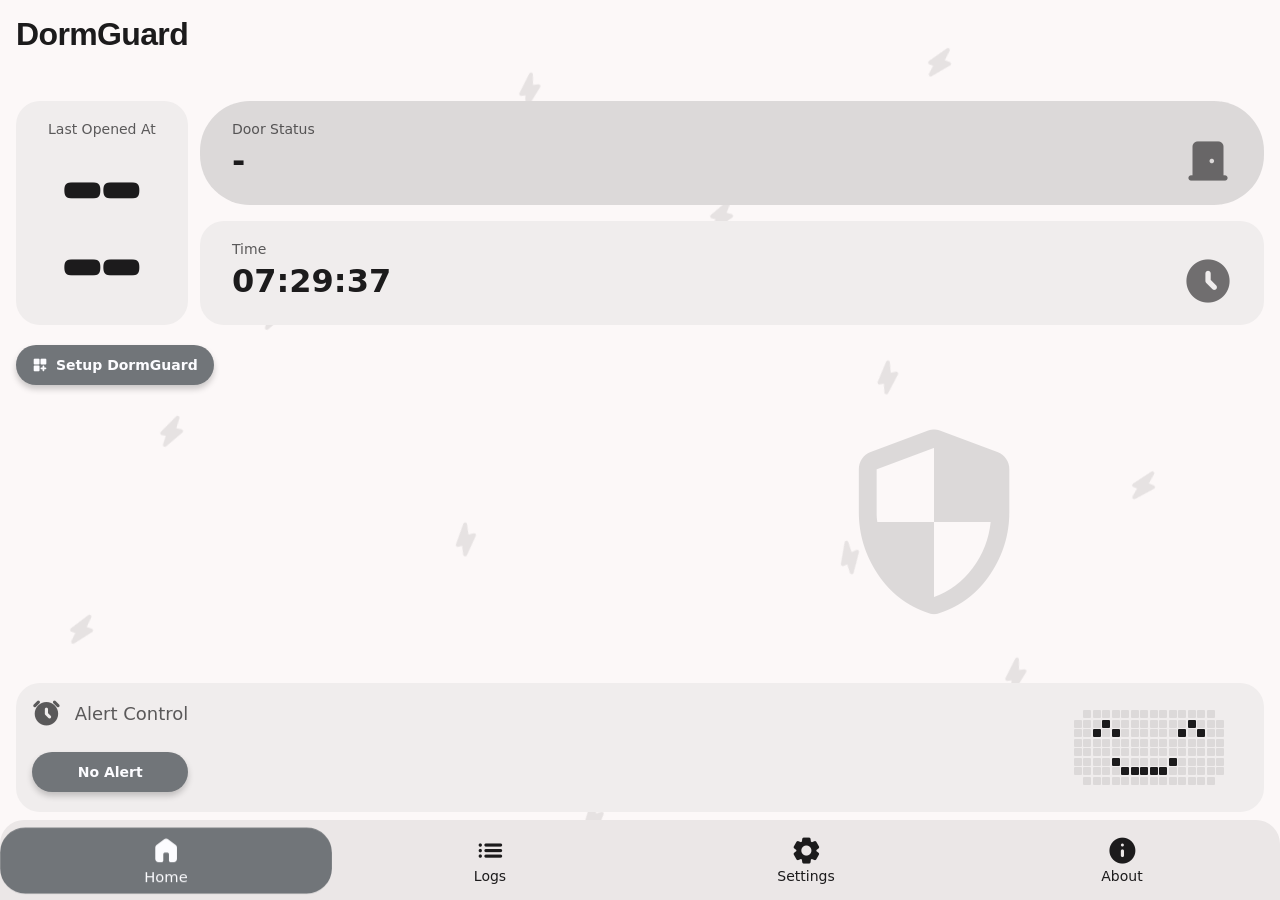
==== index.html @ 3c142cc4 "Update index.html" ====
<!DOCTYPE html>
<html lang="en">
   <head>
      <meta charset="UTF-8">
      <meta name="viewport" content="width=device-width, initial-scale=1.0, maximum-scale=1.0, user-scalable=no">
      <title>DormGuard</title>
      <link rel="preconnect" href="https://fonts.googleapis.com">
      <link rel="preconnect" href="https://fonts.gstatic.com" crossorigin>
      <meta name="theme-color" content="rgb(252, 248, 248)" />
      <link rel="apple-touch-icon" href="icon.png" />
      <link rel="icon" type="image/png" href="icon.png" />
      <link rel="manifest" href="site.webmanifest" />
      <meta name="apple-mobile-web-app-title" content="DormGuard" />
      <meta name="color-scheme" content="dark light">
      <link href="https://fonts.googleapis.com/css2?family=Fredoka:wght@700&family=Google+Sans+Flex:opsz,wght@8..144,100..1000&family=Material+Symbols+Rounded:opsz,wght,FILL,GRAD@20..48,100..700,0..1,-50..200&display=swap" 
         rel="stylesheet" 
         media="print" 
         onload="this.media='all'">
      <link rel="stylesheet" href="ui.css">
      <script defer src="https://unpkg.com/@capacitor/core@6.0.0/dist/capacitor.js"></script>
      <script defer src="setup.js"></script>
      <script defer src="app.js"></script>
   </head>
   <body class="light">
      <div id="splash">
         <div class="md-circular-progress">
            <svg viewBox="0 0 48 48">
               <circle cx="24" cy="24" r="20"/>
            </svg>
         </div>
         <p class="splash-hint">
            <span>TAP!</span>
            <span>TAP!</span>
            <span>TAP!</span>
         </p>
      </div>
      <div class="home-bg">
         <span class="material-symbols-rounded" style="top:5%;  left:72%; --r:20deg;  animation-delay:0.5s">home</span>
         <span class="material-symbols-rounded" style="top:8%;  left:40%; --r:-8deg;  animation-delay:1.3s">shield</span>
         <span class="material-symbols-rounded" style="top:13%; left:88%; --r:-10deg; animation-delay:1s">sensor_door</span>
         <span class="material-symbols-rounded" style="top:18%; left:3%;  --r:25deg;  animation-delay:1.5s">security</span>
         <span class="material-symbols-rounded" style="top:22%; left:55%; --r:15deg;  animation-delay:0.7s">key</span>
         <span class="material-symbols-rounded" style="top:28%; left:80%; --r:-20deg; animation-delay:0.8s">lock_open</span>
         <span class="material-symbols-rounded" style="top:33%; left:20%; --r:10deg;  animation-delay:2s">verified_user</span>
         <span class="material-symbols-rounded" style="top:40%; left:68%; --r:-12deg; animation-delay:1.6s">camera_indoor</span>
         <span class="material-symbols-rounded" style="top:46%; left:12%; --r:10deg;  animation-delay:2s">notifications</span>
         <span class="material-symbols-rounded" style="top:52%; left:88%; --r:22deg;  animation-delay:0.4s">doorbell</span>
         <span class="material-symbols-rounded" style="top:58%; left:35%; --r:-15deg; animation-delay:1.9s">home_work</span>
         <span class="material-symbols-rounded" style="top:60%; left:65%; --r:-25deg; animation-delay:0.3s">lock</span>
         <span class="material-symbols-rounded" style="top:68%; left:5%;  --r:18deg;  animation-delay:1.1s">shield</span>
         <span class="material-symbols-rounded" style="top:73%; left:78%; --r:-8deg;  animation-delay:1.8s">key</span>
         <span class="material-symbols-rounded" style="top:76%; left:30%; --r:15deg;  animation-delay:1.2s">home</span>
         <span class="material-symbols-rounded" style="top:80%; left:55%; --r:-22deg; animation-delay:0.9s">security</span>
         <span class="material-symbols-rounded" style="top:83%; left:85%; --r:12deg;  animation-delay:1.7s">sensor_door</span>
         <span class="material-symbols-rounded" style="top:86%; left:8%;  --r:30deg;  animation-delay:0.6s">verified_user</span>
         <span class="material-symbols-rounded" style="top:89%; left:45%; --r:-18deg; animation-delay:2.2s">doorbell</span>
         <span class="material-symbols-rounded" style="top:92%; left:72%; --r:14deg;  animation-delay:1.4s">camera_indoor</span>
         <span class="material-symbols-rounded" style="top:95%; left:20%; --r:-20deg; animation-delay:1.1s">notifications</span>
      </div>
      <main class="page active" id="home">
         <h1>DormGuard</h1>
         <div class="page-content">
            <div class="cards-grid">
               <div class="card" id="card-last-opened">
                  <div class="label">Last Opened At</div>
                  <div id="LastOpened" class="value">
                     <span id="lastOpenedHour">--</span>
                     <span id="lastOpenedMin">--</span>
                  </div>
                  <span id="lastOpenedDate"></span>
               </div>
               <div class="cards-right">
                  <div class="card">
                     <div class="label">Door Status</div>
                     <div class="value-row">
                        <div id="doorStatus" class="value">-</div>
                        <span class="material-symbols-rounded card-icon">door_front</span>
                     </div>
                  </div>
                  <div class="card">
                     <div class="label">Time</div>
                     <div class="value-row">
                        <div id="currentTime" class="value">--:--:--</div>
                        <span class="material-symbols-rounded card-icon">schedule</span>
                     </div>
                  </div>
               </div>
            </div>
            <div class="controls">
               <button class="md-btn setup-btn" id="openSetupBtn">
               <span class="material-symbols-rounded">dashboard_customize</span>
               Setup DormGuard
               </button>
               <div class="settings-section">
                  <div class="settings-left">
                     <div class="label">
                        <span class="material-symbols-rounded">alarm</span>
                        Alert Control
                     </div>
                     <button id="alertToggle" class="md-btn">No Alert</button>
                  </div>
                  <div class="pixel-screen" id="screen"></div>
               </div>
            </div>
         </div>
      </main>
      <main class="page" id="logs">
         <h1>
            Logs
            <button id="viewdat" class="sheets-btn" title="View on Sheets">
            <span class="material-symbols-rounded">note</span>
            </button>
         </h1>
         <div class="page-content">
            <div class="logs-wrapper">
               <ul id="eventList" class="md-list"></ul>
            </div>
            <div class="database">
               <div class="label">
                  <span class="material-symbols-rounded">download</span>
                  Download Database
               </div>
               <div class="db-actions">
                  <button class="md-btn" id="fulldat">Full Records</button>
                  <button class="md-btn" id="latestdat">Latest</button>
               </div>
            </div>
         </div>
      </main>
      <main class="page" id="settings">
         <h1>Settings</h1>
         <div class="page-content">
            <div class="settings-list">
               <div class="settings-header">DormGuard Device</div>
               <div class="settings-item">
                  <span class="material-symbols-rounded">lightbulb</span>
                  <span class="setting-text">LED Blink</span>
                  <label class="md-switch">
                  <input type="checkbox" id="ledSwitch">
                  <span></span>
                  </label>
               </div>
               <div class="settings-item">
                  <span class="material-symbols-rounded">volume_up</span>
                  <span class="setting-text">Buzzer</span>
                  <label class="md-switch">
                  <input type="checkbox" id="buzzerSwitch">
                  <span></span>
                  </label>
               </div>
               <div class="settings-item">
                  <span class="material-symbols-rounded">wb_incandescent</span>
                  <span class="setting-text">Lamp</span>
                  <label class="md-switch">
                  <input type="checkbox" id="lampSwitch">
                  <span></span>
                  </label>
               </div>
               <div class="settings-header">App</div>
               <div class="settings-item">
                  <span class="material-symbols-rounded">dark_mode</span>
                  <span class="setting-text">Dark Mode</span>
                  <label class="md-switch">
                  <input type="checkbox" id="darkModeSwitch">
                  <span></span>
                  </label>
               </div>
               <div class="settings-item">
                  <span class="material-symbols-rounded">notifications</span>
                  <span class="setting-text">Notification</span>
                  <label class="md-switch">
                  <input type="checkbox" id="notificationsSwitch">
                  <span></span>
                  </label>
               </div>
               <div class="settings-item">
                  <span class="material-symbols-rounded">warning</span>
                  <span class="setting-text">Alert</span>
                  <label class="md-switch">
                  <input type="checkbox" id="alertSwitch">
                  <span></span>
                  </label>
               </div>
               <div class="settings-header">Accessibility</div>
               <div class="settings-item">
                  <span class="material-symbols-rounded">motion_photos_off</span>
                  <span class="setting-text">Disable Animation</span>
                  <label class="md-switch">
                  <input type="checkbox" id="reduceMotionSwitch">
                  <span></span>
                  </label>
               </div>
               <div class="settings-item">
                  <span class="material-symbols-rounded">contrast</span>
                  <span class="setting-text">High Contrast</span>
                  <label class="md-switch">
                  <input type="checkbox" id="contrastSwitch">
                  <span></span>
                  </label>
               </div>
               <div class="settings-item">
                  <span class="material-symbols-rounded">vibration</span>
                  <span class="setting-text">Disable Haptic</span>
                  <label class="md-switch">
                  <input type="checkbox" id="vibrationSwitch">
                  <span></span>
                  </label>
               </div>
               <div class="settings-header" id="configSection">DormGuard Config</div>
               <div class="settings-item collapsible" data-target="apiConfig">
                  <span class="material-symbols-rounded">terminal</span>
                  <span class="setting-text">Google Sheet API</span>
                  <div class="expand-icon">
                     <span class="material-symbols-rounded">expand_more</span>
                  </div>
               </div>
               <div class="collapsible-content" id="apiConfig" data-target="userConfig">
                  <div class="user-config">
                     <div class="user-input">
                        <div class="sheets-input-container">
                           <span class="material-symbols-rounded sheets-icon">assignment</span>
                        </div>
                     </div>
                     <div class="stp-wrap">
                        <div class="stp-pages">
                           <div class="stp-page">
                              <div class="stp-alone">
                                 <div class="stp-card">
                                    <div class="stp-cnt">
                                       <span class="material-symbols-rounded">door_front</span>
                                       <div class="stp-info">
                                          <span class="stp-lbl">Door Logs API</span>
                                          <span class="stp-sts">API for door open/close logs</span>
                                       </div>
                                    </div>
                                 </div>
                              </div>
                              <br/>
                              <div class="stp-grid">
                                 <div class="stp-card">
                                    <div class="stp-cnt">
                                       <span class="material-symbols-rounded">note</span>
                                       <div class="stp-info">
                                          <span class="stp-lbl">Sheets</span>
                                          <span class="stp-sts">Your Sheets link</span>
                                       </div>
                                    </div>
                                 </div>
                                 <div class="stp-card">
                                    <div class="stp-cnt">
                                       <span class="material-symbols-rounded">nearby</span>
                                       <div class="stp-info">
                                          <span class="stp-lbl">Ctrls API</span>
                                          <span class="stp-sts">Device controls</span>
                                       </div>
                                    </div>
                                 </div>
                              </div>
                           </div>
                           <div class="stp-page">
                              <div class="stp-alone">
                                 <div class="stp-card">
                                    <div class="stp-cnt">
                                       <span class="material-symbols-rounded">door_front</span>
                                       <div class="stp-info">
                                          <span class="stp-lbl">Door Logs API</span>
                                          <span class="stp-sts">API for door open/close logs</span>
                                       </div>
                                    </div>
                                 </div>
                              </div>
                              <br/>
                              <div class="stp-input">
                                 <textarea id="doorApiInput" class="md-input" placeholder='Paste your Door Logs API here (Most important for this thing work)'></textarea>
                                 <div class="stp-next">
                                    <div class="stp-card">
                                       <div class="stp-cnt">
                                          <span class="material-symbols-rounded">arrow_forward</span>
                                       </div>
                                    </div>
                                 </div>
                              </div>
                           </div>
                           <div class="stp-page">
                              <div class="stp-alone">
                                 <div class="stp-card">
                                    <div class="stp-cnt">
                                       <span class="material-symbols-rounded">note</span>
                                       <div class="stp-info">
                                          <span class="stp-lbl">Sheets</span>
                                          <span class="stp-sts">Your Sheets link</span>
                                       </div>
                                    </div>
                                 </div>
                              </div>
                              <br/>
                              <div class="stp-input">
                                 <textarea class="md-input2" type="text" placeholder="And your sheets link (Optional but recommended)"></textarea>
                                 <div class="stp-next">
                                    <div class="stp-card">
                                       <div class="stp-cnt">
                                          <span class="material-symbols-rounded">arrow_forward</span>
                                       </div>
                                    </div>
                                 </div>
                              </div>
                           </div>
                           <div class="stp-page">
                              <div class="stp-alone">
                                 <div class="stp-card">
                                    <div class="stp-cnt">
                                       <span class="material-symbols-rounded">nearby</span>
                                       <div class="stp-info">
                                          <span class="stp-lbl">Controls API</span>
                                          <span class="stp-sts">Device Controls</span>
                                       </div>
                                    </div>
                                 </div>
                              </div>
                              <br/>
                              <div class="stp-input">
                                 <textarea id="ctrlsApiInput" class="md-input" type="text" placeholder="Needed to enable/disable stuffs on DormGuard device"></textarea>
                                 <div class="stp-next">
                                    <div class="stp-card">
                                       <div class="stp-cnt">
                                          <span class="material-symbols-rounded">restart_alt</span>
                                       </div>
                                    </div>
                                 </div>
                              </div>
                           </div>
                        </div>
                        <div class="stp-dots">
                           <span class="stp-dot active"></span>
                           <span class="stp-dot"></span>
                           <span class="stp-dot"></span>
                           <span class="stp-dot"></span>
                        </div>
                     </div>
                     <div class="user-input">
                        <button id="saveConfig" class="md-btn">Save</button>
                        <button id="resetConfig" class="md-btn">Reset</button>
                     </div>
                  </div>
               </div>
               <div class="settings-item collapsible" data-target="apiTutorial">
                  <span class="material-symbols-rounded">info</span>
                  <span class="setting-text">How to get web app API?</span>
                  <div class="expand-icon">
                     <span class="material-symbols-rounded">expand_more</span>
                  </div>
               </div>
               <div class="collapsible-content" id="apiTutorial">
                  <div class="tut-wrap">
                     <div class="tut-pages">
                        <div class="tut-page">
                           <div class="tutorial">
                              <h3><span class="step-number">Step 1</span> Prepare the Script</h3>
                              <p>In the menu, go to <strong>Extensions → Apps Script</strong>. Delete any existing code, then paste this:</p>
                              <button class="tut-code-toggle md-btn" id="toggleApiCode">
                              <span class="material-symbols-rounded">code</span>
                              Show Code
                              </button>
                              <div class="code-container" id="apiCodeContainer" style="display:none;">
                                 <div class="tools">
                                    <div class="circle"><span class="red box"></span></div>
                                    <div class="circle"><span class="yellow box"></span></div>
                                    <div class="circle"><span class="green box"></span></div>
                                 </div>
                                 <button id="copyApiCode" class="copy-btn" title="Copy Code">
                                 <span class="material-symbols-rounded">content_copy</span>
                                 </button>
                                 <div class="card__content">
                                    <pre>
function doGet(e) {
  const sheet = SpreadsheetApp.getActiveSpreadsheet().getSheetByName("Sheet1");
  const data = sheet.getDataRange().getValues();

  const rows = data.map(row => ({
    time: row[0],
    date: row[1],
    door: row[2]
  }));

  return ContentService
    .createTextOutput(JSON.stringify(rows))
    .setMimeType(ContentService.MimeType.JSON);
}

function doPost(e) {
  const sheet = SpreadsheetApp.getActiveSpreadsheet().getSheetByName("Sheet1");
  const params = JSON.parse(e.postData.contents);

  sheet.appendRow([
    params.time || new Date().toISOString(),
    params.date || new Date().toLocaleDateString(),
    params.door || "UNKNOWN"
  ]);

  return ContentService
    .createTextOutput(JSON.stringify({ status: "ok" }))
    .setMimeType(ContentService.MimeType.JSON);
}
                                    </pre>
                                 </div>
                              </div>
                           </div>
                        </div>
                        <div class="tut-page">
                           <div class="tutorial">
                              <h3><span class="step-number">Step 2</span> Deploy as Web App</h3>
                              <ol>
                                 <li>Click <strong>Deploy → New deployment</strong>.</li>
                                 <li>Select <strong>Web app</strong> as the type.</li>
                                 <li>Under <strong>Execute as</strong>, choose <em>Me</em>.</li>
                                 <li>Under <strong>Who has access</strong>, select <em>Anyone</em>.</li>
                                 <li>Click <strong>Deploy</strong> and authorize the script.</li>
                              </ol>
                           </div>
                        </div>
                        <div class="tut-page">
                           <div class="tutorial">
                              <h3><span class="step-number">Step 3</span> Get the Web App URL</h3>
                              <p>After deployment, copy the <strong>Web app URL</strong> then paste it on this app setup thingy. This is your API endpoint for GET and POST requests. Make sure dont lose it, or just redo these if you lose it, its not that hard.</p>
                           </div>
                        </div>
                        <div class="tut-page">
                           <div class="tutorial">
                              <h3><span class="step-number">Step 4</span> Test API</h3>
                              <p>Yes, just test. Working? Congratulations. Not working? skill issue.</p>
                           </div>
                        </div>
                     </div>
                     <div class="tut-nav">
                        <div class="tut-dots">
                           <span class="tut-dot active"></span>
                           <span class="tut-dot"></span>
                           <span class="tut-dot"></span>
                           <span class="tut-dot"></span>
                        </div>
                        <div class="tut-btns">
                           <button class="tut-btn tut-restart md-btn" id="tutRestart">
                           <span class="material-symbols-rounded">restart_alt</span>
                           </button>
                           <button class="tut-btn tut-prev md-btn" id="tutPrev">
                           <span class="material-symbols-rounded">arrow_back</span>
                           </button>
                           <button class="tut-btn tut-next md-btn" id="tutNext">
                           <span class="material-symbols-rounded">arrow_forward</span>
                           </button>
                        </div>
                     </div>
                  </div>
               </div>
            </div>
         </div>
      </main>
      <main class="page" id="about">
         <h1>
            About
            <button class="dev-btn">
            <a href="https://github.com/rynekryz/dormguard" target="_blank" class="icon-link">
            <span class="material-symbols-rounded">code</span>
            </a>
            </button>
         </h1>
         <div class="page-content">
            <div class="info">
               <img src="icon.png" alt="Icon" />
               <div class="info-text">
                  <div>Dorm Guard</div>
                  <div class="ver">v1.2.0 (120)</div>
               </div>
            </div>
            <div class="wavy-divider">_______________________________</div>
            <div class="about-card">
               <div class="about-profile">
                  <img src="https://github.com/rynekryz.png" class="about-avatar" alt="Avatar" />
                  <div class="about-info">
                     <h2>Ryne | rynekryz</h2>
                     <p>Lead developer (Solo dev lol)</p>
                  </div>
               </div>
               <div class="about-links">
                  <a href="https://github.com/rynekryz" class="about-link-btn">
                     <svg viewBox="0 0 24 24" width="24" height="24" fill="currentColor">
                        <path d="M12 0C5.37 0 0 5.37 0 12c0 5.3 3.44 9.8 8.2 11.37.6.1.82-.26.82-.58v-2.03c-3.34.72-4.04-1.6-4.04-1.6-.55-1.4-1.34-1.77-1.34-1.77-1.08-.74.08-.72.08-.72 1.2.08 1.83 1.23 1.83 1.23 1.07 1.83 2.8 1.3 3.48 1 .1-.78.42-1.3.76-1.6-2.67-.3-5.47-1.33-5.47-5.93 0-1.31.47-2.38 1.24-3.22-.14-.3-.54-1.52.1-3.18 0 0 1-.32 3.3 1.23a11.5 11.5 0 0 1 3-.4c1.02 0 2.04.13 3 .4 2.28-1.55 3.28-1.23 3.28-1.23.64 1.66.24 2.88.12 3.18.77.84 1.23 1.9 1.23 3.22 0 4.61-2.8 5.63-5.48 5.92.43.37.81 1.1.81 2.22v3.29c0 .32.22.7.83.58C20.57 21.8 24 17.3 24 12c0-6.63-5.37-12-12-12z"/>
                     </svg>
                  </a>
                  <a href="https://discord.gg/YKhWXXhKmC" class="about-link-btn">
                     <svg viewBox="0 0 24 24" width="24" height="24" fill="currentColor">
                        <path d="M20.317 4.37a19.791 19.791 0 0 0-4.885-1.515.074.074 0 0 0-.079.037c-.21.375-.444.864-.608 1.25a18.27 18.27 0 0 0-5.487 0 12.64 12.64 0 0 0-.617-1.25.077.077 0 0 0-.079-.037A19.736 19.736 0 0 0 3.677 4.37a.07.07 0 0 0-.032.027C.533 9.046-.32 13.58.099 18.057c.002.022.015.043.033.055a19.9 19.9 0 0 0 5.993 3.03.078.078 0 0 0 .084-.028 14.09 14.09 0 0 0 1.226-1.994.076.076 0 0 0-.041-.106 13.107 13.107 0 0 1-1.872-.892.077.077 0 0 1-.008-.128 10.2 10.2 0 0 0 .372-.292.074.074 0 0 1 .077-.01c3.928 1.793 8.18 1.793 12.062 0a.074.074 0 0 1 .078.01c.12.098.246.198.373.292a.077.077 0 0 1-.006.127 12.299 12.299 0 0 1-1.873.892.077.077 0 0 0-.041.107c.36.698.772 1.362 1.225 1.993a.076.076 0 0 0 .084.028 19.839 19.839 0 0 0 6.002-3.03.077.077 0 0 0 .032-.054c.5-5.177-.838-9.674-3.549-13.66a.061.061 0 0 0-.031-.03zM8.02 15.33c-1.183 0-2.157-1.085-2.157-2.419 0-1.333.956-2.419 2.157-2.419 1.21 0 2.176 1.096 2.157 2.42 0 1.333-.956 2.418-2.157 2.418zm7.975 0c-1.183 0-2.157-1.085-2.157-2.419 0-1.333.955-2.419 2.157-2.419 1.21 0 2.176 1.096 2.157 2.42 0 1.333-.946 2.418-2.157 2.418z"/>
                     </svg>
                  </a>
                  <a href="https://tiktok.com/@rynekryz" class="about-link-btn">
                     <svg viewBox="0 0 24 24" width="24" height="24" fill="currentColor">
                        <path d="M19.59 6.69a4.83 4.83 0 0 1-3.77-4.25V2h-3.45v13.67a2.89 2.89 0 0 1-2.88 2.5 2.89 2.89 0 0 1-2.89-2.89 2.89 2.89 0 0 1 2.89-2.89c.28 0 .54.04.79.1V9.01a6.33 6.33 0 0 0-.79-.05 6.34 6.34 0 0 0-6.34 6.34 6.34 6.34 0 0 0 6.34 6.34 6.34 6.34 0 0 0 6.33-6.34V8.69a8.16 8.16 0 0 0 4.77 1.52V6.75a4.85 4.85 0 0 1-1-.06z"/>
                     </svg>
                  </a>
               </div>
               <a href="#" class="about-coffee-btn">
               <span class="material-symbols-rounded">local_cafe</span>Buy me a coffee!
               </a>
            </div>
            <div class="wavy-divider">_______________________________</div>
            <div class="another-info">
               <div id="creditsBox">
                  <div id="creditsTitle">Credits <span class="material-symbols-rounded">book_2</span></div>
                  <div id="creditsList">
                     <div class="credits-item" onclick="window.open('https://developers.google.com/sheets/api', '_blank')">
                        <span class="material-symbols-rounded">code</span>
                        <div class="credits-info">
                           <span class="credits-name">Google Sheets API</span>
                           <span class="credits-sub">by Google</span>
                        </div>
                        <span class="material-symbols-rounded credits-link">open_in_new</span>
                     </div>
                     <div class="credits-divider"></div>
                     <div class="credits-item" onclick="window.open('https://fonts.google.com/icons', '_blank')">
                        <span class="material-symbols-rounded">palette</span>
                        <div class="credits-info">
                           <span class="credits-name">Material Design Icons</span>
                           <span class="credits-sub">by Google</span>
                        </div>
                        <span class="material-symbols-rounded credits-link">open_in_new</span>
                     </div>
                     <div class="credits-divider"></div>
                     <div class="credits-item" onclick="window.open('https://fonts.google.com', '_blank')">
                        <span class="material-symbols-rounded">font_download</span>
                        <div class="credits-info">
                           <span class="credits-name">Google Sans Flex & Fredoka</span>
                           <span class="credits-sub">by Google Fonts</span>
                        </div>
                        <span class="material-symbols-rounded credits-link">open_in_new</span>
                     </div>
                     <div class="credits-divider"></div>
                     <div class="credits-item" onclick="window.open('https://m3.material.io/blog/building-with-m3-expressive', '_blank')">
                        <span class="material-symbols-rounded">cloud</span>
                        <div class="credits-info">
                           <span class="credits-name">Material You Expressive</span>
                           <span class="credits-sub">by Google</span>
                        </div>
                        <span class="material-symbols-rounded credits-link">open_in_new</span>
                     </div>
                     <div class="credits-divider"></div>
                     <div class="credits-item" onclick="window.open('https://github.com/aistra0528/Hail', '_blank')">
                        <span class="material-symbols-rounded">ac_unit</span>
                        <div class="credits-info">
                           <span class="credits-name">About screen inspiration: Metrolist, Hail</span>
                           <span class="credits-sub">by Mo Agamy, aistra0528</span>
                        </div>
                        <span class="material-symbols-rounded credits-link">open_in_new</span>
                     </div>
                     <div class="credits-divider"></div>
                     <div class="credits-item" onclick="window.open('https://nodejs.org', '_blank')">
                        <span class="material-symbols-rounded">terminal</span>
                        <div class="credits-info">
                           <span class="credits-name">Node.js</span>
                           <span class="credits-sub">by OpenJS Foundation</span>
                        </div>
                        <span class="material-symbols-rounded credits-link">open_in_new</span>
                     </div>
                  </div>
                  <div id="creditsDivider"></div>
               </div>
            </div>
            <div class="app-version">120626</div>
         </div>
      </main>
      <nav class="bottom-nav">
         <button class="nav-item active" data-page="home">
         <span class="material-symbols-rounded">home</span>
         <span class="nav-label">Home</span>
         </button>
         <button class="nav-item" data-page="logs">
         <span class="material-symbols-rounded">list</span>
         <span class="nav-label">Logs</span>
         </button>
         <button class="nav-item" data-page="settings">
         <span class="material-symbols-rounded">settings</span>
         <span class="nav-label">Settings</span>
         </button>
         <button class="nav-item" data-page="about">
         <span class="material-symbols-rounded">info</span>
         <span class="nav-label">About</span>
         </button>
      </nav>
      <script>
         const copyBtn = document.getElementById('copyApiCode');
         const codeContainer = document.getElementById('apiCodeContainer');
         const toggleCodeBtn = document.getElementById('toggleApiCode');
         let codeVisible = false;
         
         toggleCodeBtn.addEventListener('click', () => {
           if (navigator.vibrate) navigator.vibrate([30, 40, 30]);
           codeVisible = !codeVisible;
           if (codeVisible) {
             const overlay = document.createElement('div');
             overlay.className = 'md-dialog-overlay';
             overlay.innerHTML = `
               <div class="md-dialog" style="width:min(500px,92vw);max-height:80vh;overflow-y:auto;padding:16px;">
                 <div style="width:100%;margin-bottom:12px;">
                   <span style="font-weight:600;font-size:var(--fs-l);">Apps Script Code</span>
                 </div>
                 <div class="code-container" style="margin:0;">
                   <div class="tools">
                     <div class="circle"><span class="red box"></span></div>
                     <div class="circle"><span class="yellow box"></span></div>
                     <div class="circle"><span class="green box"></span></div>
                   </div>
                   <button id="copyApiCodeDialog" class="copy-btn" title="Copy Code">
                     <span class="material-symbols-rounded">content_copy</span>
                   </button>
                   <div class="card__content">
                     <pre>${codeContainer.querySelector('pre').innerText}</pre>
                   </div>
                 </div>
                 <div style="display:flex;justify-content:center;margin-top:16px;">
                   <button id="closeCodeDialog" class="md-btn" style="padding:12px 32px;border-radius:50px !important;display:flex;align-items:center;justify-content:center;gap:8px;font-size:var(--fs-md);font-weight:600;">
                     <span class="material-symbols-rounded" style="font-size:1.1rem;font-variation-settings:'wght' 700;">close</span>
                     Close
                   </button>
                 </div>
               </div>
             `;
             document.body.appendChild(overlay);
             requestAnimationFrame(() => {
               requestAnimationFrame(() => overlay.classList.add('show'));
             });
         
             const closeDialog = () => {
               overlay.classList.remove('show');
               overlay.addEventListener('transitionend', () => overlay.remove(), { once: true });
               codeVisible = false;
               toggleCodeBtn.innerHTML = '<span class="material-symbols-rounded">code</span> Show Code';
               if (navigator.vibrate) navigator.vibrate(30);
             };
         
             overlay.querySelector('#closeCodeDialog').addEventListener('click', closeDialog);
             overlay.addEventListener('click', (e) => { if (e.target === overlay) closeDialog(); });
         
             overlay.querySelector('#copyApiCodeDialog').addEventListener('click', () => {
               if (navigator.vibrate) navigator.vibrate(64);
               const code = codeContainer.querySelector('pre').innerText;
               navigator.clipboard.writeText(code).then(() => {
                 overlay.querySelector('#copyApiCodeDialog').innerHTML = '<span class="material-symbols-rounded">check</span>';
                 setTimeout(() => {
                   overlay.querySelector('#copyApiCodeDialog').innerHTML = '<span class="material-symbols-rounded">content_copy</span>';
                 }, 1500);
               }).catch(err => console.error('Copy failed', err));
             });
         
             toggleCodeBtn.innerHTML = '<span class="material-symbols-rounded">code_off</span> Hide Code';
           } else {
             toggleCodeBtn.innerHTML = '<span class="material-symbols-rounded">code</span> Show Code';
             codeVisible = false;
           }
         });
         
         copyBtn.addEventListener('click', () => {
           if (navigator.vibrate) navigator.vibrate(64);
           const code = codeContainer.querySelector('pre').innerText;
           navigator.clipboard.writeText(code).then(() => {
             copyBtn.innerHTML = '<span class="material-symbols-rounded">check</span>';
             setTimeout(() => {
               copyBtn.innerHTML = '<span class="material-symbols-rounded">content_copy</span>';
             }, 1500);
           }).catch(err => console.error('Copy failed', err));
         });
         
         const tutPages = document.querySelector('.tut-pages');
         const tutDots = document.querySelectorAll('.tut-dot');
         const tutPrev = document.getElementById('tutPrev');
         const tutNext = document.getElementById('tutNext');
         const tutRestart = document.getElementById('tutRestart');
         let tutIndex = 0;
         const tutTotal = tutDots.length;
         
         function tutGoTo(index) {
           tutIndex = Math.max(0, Math.min(index, tutTotal - 1));
           tutPages.scrollTo({ left: tutPages.clientWidth * tutIndex, behavior: 'smooth' });
           tutDots.forEach((d, i) => d.classList.toggle('active', i === tutIndex));
           tutPrev.style.opacity = tutIndex === 0 ? '0.3' : '1';
           tutNext.style.opacity = tutIndex === tutTotal - 1 ? '0.3' : '1';
           tutRestart.style.opacity = tutIndex === 0 ? '0.3' : '1';
           if (navigator.vibrate) navigator.vibrate([30, 40, 30]);
         }
         
         tutPrev.addEventListener('click', () => { if (tutIndex > 0) tutGoTo(tutIndex - 1); });
         tutNext.addEventListener('click', () => { if (tutIndex < tutTotal - 1) tutGoTo(tutIndex + 1); });
         tutRestart.addEventListener('click', () => { tutGoTo(0); });
         
         tutPages.addEventListener('scroll', () => {
           const index = Math.round(tutPages.scrollLeft / tutPages.clientWidth);
           if (index !== tutIndex) {
             tutIndex = index;
             tutDots.forEach((d, i) => d.classList.toggle('active', i === tutIndex));
             tutPrev.style.opacity = tutIndex === 0 ? '0.3' : '1';
             tutNext.style.opacity = tutIndex === tutTotal - 1 ? '0.3' : '1';
             tutRestart.style.opacity = tutIndex === 0 ? '0.3' : '1';
           }
         });
         
         tutGoTo(0);
         
         document.querySelectorAll('.md-btn').forEach(btn => {
           btn.addEventListener('click', (e) => {
             e.stopPropagation();
             if (navigator.vibrate) {
               navigator.vibrate(64);
             }
           });
         });
      </script>
      <script defer src="notifs.js"></script>
      <script defer src="ctrls.js"></script>
   </body>
</html>
---- ui.css ----
html{font-size:16px}
*{box-sizing:border-box;font-family:"Google Sans Flex",system-ui,sans-serif;-webkit-tap-highlight-color:transparent;user-select:none;touch-action:manipulation}
a{color:inherit}
body{
margin:0;background:var(--md-sys-color-surface);color:var(--md-sys-color-on-surface);
font-size:clamp(14px,4vw,18px);overflow:hidden;overscroll-behavior:none;-webkit-overflow-scrolling:touch;
--fs-xl:2rem;--fs-l:1.125rem;--fs-md:1rem;--fs-sm:.875rem;--fs-icon:1.8rem;--fs-clock:6rem
}
.material-symbols-rounded{font-variation-settings:'FILL' 1,'wght' 400,'GRAD' 200,'opsz' 24}
.home-bg{position:fixed;inset:0;pointer-events:none;z-index:0;overflow:hidden}
.home-bg span{position:absolute;font-size:2.2rem;opacity:.1;color:var(--md-sys-color-on-surface);animation:floatIcon 6s ease-in-out infinite}
@keyframes floatIcon{0%,100%{transform:translateY(0) rotate(var(--r))}50%{transform:translateY(-.5rem) rotate(var(--r))}}
.light{color-scheme:light;
--md-sys-color-primary:rgb(88 92 96);--md-sys-color-on-primary:rgb(255 255 255);
--md-sys-color-primary-container:rgb(113 117 121);--md-sys-color-on-primary-container:rgb(252 252 255);
--md-sys-color-background:rgb(252 248 248);--md-sys-color-on-background:rgb(28 27 28);
--md-sys-color-surface:rgb(252 248 248);--md-sys-color-on-surface:rgb(28 27 28);
--md-sys-color-outline:rgb(117 119 122);--md-sys-color-surface-container:rgb(240 237 237);
--md-sys-color-surface-container-high:rgb(235 231 231);--md-sys-color-surface-dim:rgb(220 217 217);
--md-sys-color-surface-bright:rgb(252 248 248)}
.dark{color-scheme:dark;
--md-sys-color-primary:rgb(200 200 200);--md-sys-color-on-primary:rgb(0 0 0);
--md-sys-color-primary-container:rgb(60 60 60);--md-sys-color-on-primary-container:rgb(240 240 240);
--md-sys-color-background:rgb(18 18 18);--md-sys-color-on-background:rgb(230 230 230);
--md-sys-color-surface:rgb(18 18 18);--md-sys-color-on-surface:rgb(230 230 230);
--md-sys-color-outline:rgb(90 90 90);--md-sys-color-surface-container:rgb(32 32 32);
--md-sys-color-surface-container-high:rgb(40 40 40);--md-sys-color-surface-dim:rgb(25 25 25);
--md-sys-color-surface-bright:rgb(50 50 50)}
.contrast-light{
--md-sys-color-primary:rgb(0 0 0);--md-sys-color-on-primary:rgb(255 255 255);
--md-sys-color-primary-container:rgb(0 0 0);--md-sys-color-on-primary-container:rgb(255 255 255);
--md-sys-color-background:rgb(255 255 255);--md-sys-color-on-background:rgb(0 0 0);
--md-sys-color-surface:rgb(255 255 255);--md-sys-color-on-surface:rgb(0 0 0);
--md-sys-color-outline:rgb(0 0 0);--md-sys-color-surface-container:rgb(245 245 245);
--md-sys-color-surface-container-high:rgb(235 235 235)}
.contrast-dark{
--md-sys-color-primary:rgb(255 255 255);--md-sys-color-on-primary:rgb(0 0 0);
--md-sys-color-primary-container:rgb(255 255 255);--md-sys-color-on-primary-container:rgb(0 0 0);
--md-sys-color-background:rgb(0 0 0);--md-sys-color-on-background:rgb(255 255 255);
--md-sys-color-surface:rgb(0 0 0);--md-sys-color-on-surface:rgb(255 255 255);
--md-sys-color-outline:rgb(255 255 255);--md-sys-color-surface-container:rgb(24 24 24);
--md-sys-color-surface-container-high:rgb(36 36 36)}
::selection,::-moz-selection{background:var(--md-sys-color-primary);color:var(--md-sys-color-on-primary)}
@keyframes cardFadeUp{from{opacity:0;transform:translateY(14px)}to{opacity:1;transform:translateY(0)}}
@keyframes cardFadeDown{from{opacity:0;transform:translateY(-14px)}to{opacity:1;transform:translateY(0)}}
@keyframes cardFadeRight{from{opacity:0;transform:translateX(14px)}to{opacity:1;transform:translateX(0)}}
@keyframes cardFadeLeft{from{opacity:0;transform:translateX(-14px)}to{opacity:1;transform:translateX(0)}}
@keyframes rippleAnim{to{transform:scale(4);opacity:0}}
@keyframes shield{from{opacity:0;transform:translateX(0) translateY(-50%)}to{opacity:1;transform:translateX(-70px) translateY(-50%)}}
@keyframes stpExpand{from{transform:scale(.9);opacity:.5}to{transform:scale(1);opacity:1}}
@keyframes pulse{0%,100%{opacity:.4}50%{opacity:.6}}
@keyframes cardFadeUp{from{opacity:0;transform:translateY(14px)}to{opacity:1;transform:translateY(0)}}
@keyframes pop{0%{transform:scale(1)}40%{transform:scale(1.12)}70%{transform:scale(.95)}100%{transform:scale(1)}}
#splash{position:fixed;inset:0;background:var(--md-sys-color-surface);display:flex;flex-direction:column;align-items:center;justify-content:center;gap:12px;z-index:9999;transition:opacity .4s ease}
#splash .material-symbols-rounded{font-size:48px;color:var(--md-sys-color-primary)}
#splash p{font-size:1.2rem;font-weight:700;color:var(--md-sys-color-on-surface)}
.splash-hint{font-family:'Fredoka',sans-serif;font-weight:800;position:fixed;bottom:calc(24px + env(safe-area-inset-bottom));left:0;right:0;text-align:center;font-size:var(--fs-sm);color:var(--md-sys-color-outline);display:flex;justify-content:center;gap:12px}.splash-hint span{display:inline-block;animation:pulse 1.2s ease-in-out infinite}.splash-hint span:nth-child(2){animation-delay:.4s}.splash-hint span:nth-child(3){animation-delay:.8s}
.page{display:none;flex-direction:column;height:calc(100dvh - calc(72px + env(safe-area-inset-bottom)));padding-top:env(safe-area-inset-top);overflow:hidden;overscroll-behavior-y:none}
.page.active{display:flex}
h1{position:relative;font-size:var(--fs-xl);margin-bottom:16px}
.page>h1{font-family:"Google Sans Flex",sans-serif;font-weight:900;font-variation-settings:"wght" 900,"wdth" 125,"opsz" 144;letter-spacing:-.02em;flex-shrink:0;padding:16px;margin:0;background:var(--md-sys-color-surface);z-index:10;display:flex;align-items:center}
#home>h1,#logs>h1{background:transparent}
.page-content{flex:1;overflow-y:auto;overscroll-behavior-y:contain;padding:32px 16px calc(16px + env(safe-area-inset-bottom))}
#LastOpened{display:flex;flex-direction:column;align-items:center;justify-content:center;flex:1;line-height:1}
#lastOpenedHour,#lastOpenedMin{font-family:'Fredoka',sans-serif;font-weight:800;font-size:var(--fs-clock);line-height:.8}
#lastOpenedDate{font-size:.85rem;font-weight:400;opacity:.6;margin-top:4px;text-align:center}
.card,.info,.another-info,.user-config,.tutorial,.about-card{border-radius:24px;padding:16px;margin-bottom:16px;background:var(--md-sys-color-surface-container)}
.cards-grid{display:flex;gap:12px}
.cards-grid > * {
  min-width: 0;
}
#card-last-opened{display:flex;flex-direction:column;justify-content:space-between}
#card-door{flex:1}
.cards-right{flex:1;display:flex;flex-direction:column}
.card{padding:20px 32px}
.cards-right .card:first-child{border-radius:50px;background-color:var(--md-sys-color-surface-dim)}
.cards-right .card{flex:1}
.user-config,.tutorial{border:2px solid var(--md-sys-color-surface-container);background:var(--md-sys-color-surface)}
.tutorial{margin-bottom:12px}
.label{font-size:var(--fs-sm);opacity:.7}
.value{font-size:var(--fs-xl);font-weight:600}
.value-row{display:flex;justify-content:space-between;align-items:center}
.card-icon{font-size:3rem;opacity:.6}
.page .card{opacity:0}
.sheets-btn,.another-info,.dev-btn{animation:cardFadeRight .5s ease forwards}
.md-list,.info{animation:cardFadeLeft .5s ease forwards}
.page.active .card,.settings-section,.database,.about-card{animation:cardFadeUp .5s ease forwards}
.page.active .settings-item,.setup-btn{animation:cardFadeDown .5s ease forwards}
.page.active .card:nth-of-type(1){animation-delay:.08s}
.page.active .card:nth-of-type(2){animation-delay:.16s}
.page.active .card:nth-of-type(3){animation-delay:.24s}
.page.active .card:nth-of-type(4){animation-delay:.32s}
.setup-btn{animation-delay:.5s}
.database,.settings-section{position:fixed;bottom:calc(88px + env(safe-area-inset-bottom));left:16px;right:16px;border-radius:24px;padding:16px;background:var(--md-sys-color-surface-container);z-index:999}
.database{opacity:1!important}
.database .label{text-align:center;font-size:var(--fs-l);margin-bottom:8px}
.database .md-btn{font-size:var(--fs-sm)}
.settings-section .label{margin-bottom:8px;font-size:var(--fs-l)}
.db-actions{display:flex;justify-content:center;gap:8px}
.sheets-btn,.dev-btn{position:relative;margin-left:auto;background:var(--md-sys-color-surface-container);border:none;cursor:pointer;color:var(--md-sys-color-on-surface);font-size:var(--fs-icon);padding:8px 14px;border-radius:50px;display:flex;align-items:center;justify-content:center;transition:background .2s}
.sheets-btn:hover,.dev-btn:hover{background:var(--md-sys-color-surface-container-high)}
button{position:relative}
.md-btn,.md-dialog-btn{flex:1;padding:12px 16px;margin:4px 0;border:none;border-radius:32px;font-weight:600;font-size:var(--fs-sm);background:var(--md-sys-color-primary-container);color:var(--md-sys-color-on-primary-container);position:relative;overflow:hidden;cursor:pointer;box-shadow:0 4px 6px rgba(0,0,0,.2);transition:background .2s ease,border-radius .35s ease,transform .15s ease,box-shadow .15s ease}
.md-btn:active,.md-dialog-btn:active{transform:translateY(2px) scale(.98);box-shadow:0 2px 4px rgba(0,0,0,.4);border-radius:12px}
.nav-item:active{border-radius:12px}
.md-btn::after{content:"";position:absolute;border-radius:50%;width:0;height:0;background:rgba(255,255,255,.3);top:50%;left:50%;transform:translate(-50%,-50%);opacity:0;pointer-events:none;transition:width .3s ease,height .3s ease,opacity .3s ease}
.md-btn:active::after,.md-dialog-btn::after{width:200%;height:500%;opacity:1;transition:0s}
button md-circular-progress{width:30px;height:30px;position:absolute;top:50%;left:50%;transform:translate(-50%,-50%);pointer-events:none}
.md-input,.md-input2{width:100%;min-height:80px;max-height:180px;padding:18px;font-size:var(--fs-sm);font-weight:500;border-radius:28px;border:2px solid var(--md-sys-color-surface-container);background:none;color:var(--md-sys-color-on-surface);resize:none;overflow:hidden;user-select:text;-webkit-user-select:text;-webkit-tap-highlight-color:auto;touch-action:auto;transition:all .35s cubic-bezier(.34,1.4,.64,1)}
.md-input:focus,.md-input2:focus{border-color:var(--md-sys-color-outline);outline:none}
.md-input::-webkit-scrollbar,.md-input2::-webkit-scrollbar{display:none}
.stp-has-value:not(.stp-textarea-active){color:transparent;text-align:center;user-select:none;-webkit-user-select:none;cursor:pointer;display:flex;align-items:center;justify-content:center}
.stp-has-value:not(.stp-textarea-active)::placeholder{color:var(--md-sys-color-on-surface);font-weight:500;font-size:var(--fs-l);opacity:1;text-align:center;line-height:45px}
.stp-textarea-active{position:absolute!important;inset:12px!important;width:calc(100% - 24px)!important;height:calc(100% - 24px)!important;min-height:unset!important;max-height:unset!important;z-index:10;color:var(--md-sys-color-on-surface)!important;border-color:var(--md-sys-color-outline);animation:stpExpand .35s cubic-bezier(.34,1.4,.64,1) forwards}
.stp-textarea-active::placeholder{color:var(--md-sys-color-on-surface);opacity:.4;font-weight:500;font-size:var(--fs-sm);text-align:left}
#eventList,#eventList li{white-space:nowrap;overflow:hidden;text-overflow:ellipsis}
#eventList{list-style:none;padding:0;margin:0}
.bottom-nav{position:fixed;bottom:0;left:0;right:0;height:calc(80px + env(safe-area-inset-bottom));padding-bottom:env(safe-area-inset-bottom);display:flex;justify-content:space-around;align-items:center;background:var(--md-sys-color-surface-container-high);z-index:1001;border-radius:24px 24px 0 0}
.nav-item{flex:1;background:none;border:none;padding:8px 0;display:flex;flex-direction:column;align-items:center;gap:2px;font-size:var(--fs-sm);color:var(--md-sys-color-on-surface);border-radius:24px;position:relative;transition:all .35s ease}
.nav-item span.material-symbols-rounded{font-size:var(--fs-icon)}
.nav-item .nav-label{transition:opacity .2s}
.nav-item.active{background:var(--md-sys-color-primary-container);color:var(--md-sys-color-on-primary-container);margin:0 8px;transform:scale(1.05)}
.nav-item:not(.active):hover{transform:scale(1.03)}
.settings-list{display:flex;flex-direction:column;gap:12px;margin-top:0}
.settings-item{display:flex;justify-content:space-between;align-items:center;gap:12px;padding:14px 16px;background:var(--md-sys-color-surface-container);border-radius:16px;width:100%}
.settings-item.collapsible{margin-bottom:-12px}
.settings-item .material-symbols-rounded{font-size:var(--fs-icon);opacity:.7}
.settings-header{font-size:var(--fs-sm);opacity:.6;margin:12px 4px 4px}
.setting-text{flex:1}
.md-switch{display:inline-flex;align-items:center;position:relative;width:50px;height:28px}
.md-switch input{-webkit-appearance:none;width:100%;height:100%;background:var(--md-sys-color-surface-dim);border-radius:14px;position:relative;cursor:pointer;outline:none;transition:.2s}
.md-switch input::before{content:"";position:absolute;width:24px;height:24px;border-radius:50%;background:var(--md-sys-color-surface-bright);top:2px;left:2px;transition:transform .2s}
.md-switch input:checked{background:var(--md-sys-color-primary)}
.md-switch input:checked::before{transform:translateX(15px)}
.md-slider{width:50%}
.collapsible{cursor:pointer}
.collapsible-content{height:0;overflow:hidden;transition:height .8s cubic-bezier(.4,0,.2,1),margin-top .8s cubic-bezier(.4,0,.2,1)}
.collapsible-content.open{margin-top:10px}
.expand-icon{margin-left:auto;transition:transform .3s ease}
.collapsible.open .expand-icon{transform:rotate(180deg)}
.expand-icon span.material-symbols-rounded{font-size:1.8em}
.ripple{position:absolute;border-radius:50%;background:rgba(255,255,255,.3);transform:scale(0);pointer-events:none}
.ripple-animate{animation:rippleAnim .6s linear}
.label .material-symbols-rounded{vertical-align:middle;margin-right:8px;margin-bottom:3.8px;font-size:var(--fs-icon)}
#logs{position:relative}
#logs::before{content:"Empty :(";position:fixed;top:40%;left:50%;transform:translate(-50%,-50%);font-size:2em;font-weight:600;color:var(--md-sys-color-on-surface);opacity:.2;pointer-events:none;z-index:0}
#logs:has(#eventList li)::before{display:none}
.logs-wrapper{position:relative;z-index:1;max-height:calc(100vh - 280px);overflow-y:auto;overscroll-behavior-y:contain}
.md-list{list-style:none;padding:0;margin:0;display:flex;flex-direction:column;gap:2px}
.md-list li{display:flex;align-items:center;gap:12px;padding:12px 16px;background:var(--md-sys-color-surface-container);border-radius:8px;font-size:var(--fs-l);color:var(--md-sys-color-primary)}
.md-list li.closed{background:var(--md-sys-color-surface-dim)}
.md-list li.open{background:var(--md-sys-color-surface-container)}
.md-list li:first-child{border-radius:32px 32px 8px 8px}
.md-list li:last-child{border-radius:8px 8px 32px 32px}
.md-list li:only-child{border-radius:32px}
.log-icon{width:44px;height:44px;border-radius:50%;display:flex;align-items:center;justify-content:center;flex-shrink:0}
.log-datetime{flex:1;background:none;border-radius:0;padding:0;font-size:var(--fs-l);font-weight:600;text-align:center}
.log-door{width:auto;flex-shrink:0;background:none;border-radius:0;padding:0;font-size:var(--fs-l);font-weight:600;color:var(--md-sys-color-outline)}
#home{position:relative}
#home::before{content:"security";font-family:'Material Symbols Rounded';line-height:1;position:fixed;top:58%;left:70%;transform:translate(-50%,-50%);font-size:12em;font-weight:600;color:var(--md-sys-color-surface-dim);opacity:0;pointer-events:none;z-index:0;animation:shield 1s ease forwards;animation-delay:1s}
.info{border:none;display:flex;justify-content:center;align-items:center;height:200px;flex-direction:column;text-align:center;gap:8px}
.info img{width:100px;height:100px;border-radius:24%;object-fit:cover;display:block}
.info-text div{font-size:var(--fs-md);color:var(--md-sys-color-on-surface)}
.info-text .ver{font-size:var(--fs-sm);opacity:.6}
.wavy-divider{text-decoration:underline wavy var(--md-sys-color-outline);text-decoration-thickness:5px;color:transparent;user-select:none;margin:0 0 32px;text-align:center}
.about-card{display:flex;flex-direction:column;gap:24px}
.about-profile{display:flex;align-items:center;gap:16px}
.about-avatar{width:80px;height:80px;border-radius:50%;object-fit:cover}
.about-info h2{font-size:1.5rem;font-weight:700;color:var(--md-sys-color-on-surface);margin:0}
.about-info p{font-size:.95rem;color:var(--md-sys-color-outline);margin:4px 0 0}
.about-links{display:flex;gap:12px}
.about-link-btn{flex:1;background-color:var(--md-sys-color-surface-container-high);border-radius:999px;padding:16px;display:flex;align-items:center;justify-content:center;color:var(--md-sys-color-on-surface);text-decoration:none;transition:background .2s}
.about-link-btn:hover{background-color:var(--md-sys-color-surface-dim)}
.about-coffee-btn{background-color:var(--md-sys-color-primary-container);border-radius:999px;padding:16px;display:flex;align-items:center;justify-content:center;gap:8px;font-size:1rem;font-weight:600;color:var(--md-sys-color-on-primary-container);text-decoration:none;transition:opacity .2s}
.about-coffee-btn:hover{opacity:.85}
.icon-link{color:var(--md-sys-color-on-surface);text-decoration:none;display:inline-flex;align-items:center}
.icon-link:hover{color:var(--md-sys-color-primary);transform:scale(1.1);transition:transform .2s ease,color .2s ease}
.app-version{text-align:center;margin:16px 0;font-weight:600;font-size:var(--fs-sm);color:var(--md-sys-color-on-background)}
.user-config{display:flex;flex-direction:column;align-items:center;gap:8px}
.user-input{width:calc(100% - 16px);max-width:400px;margin:0 8px;display:flex;flex-direction:column;gap:4px}
.user-input input,.user-input button{width:100%}
.sheets-input-container{display:flex;flex-direction:column;align-items:center;gap:8px;margin:16px 0}
.sheets-icon{font-size:8em;color:var(--md-sys-color-primary-container)}
.code-container{position:relative;max-width:800px;margin:20px auto;border-radius:24px;background:var(--md-sys-color-primary-container);color:var(--md-sys-color-on-primary-container);overflow:hidden;box-shadow:0 4px 6px rgba(0,0,0,.2)}
.code-container .tools{display:flex;align-items:center;padding:9px}
.code-container .circle{padding:0 4px}
.code-container .box{display:inline-block;width:10px;height:10px;border-radius:50%}
.code-container .red{background:#ff605c}
.code-container .yellow{background:#ffbd44}
.code-container .green{background:#00ca4e}
.code-container .card__content pre{padding:10px;font-size:var(--fs-sm);overflow-x:hidden;white-space:pre-wrap;word-break:break-word;margin:0}
.copy-btn{position:absolute;top:8px;right:8px;background:transparent;border:none;cursor:pointer;color:var(--md-sys-color-on-primary-container);font-size:var(--fs-md);display:flex;align-items:center;justify-content:center;padding:4px;transition:transform .2s ease}
.copy-btn:active{transform:scale(.9)}
.step-number{background:var(--md-sys-color-primary-container);color:var(--md-sys-color-on-primary-container);padding:2px 8px;border-radius:8px;font-weight:700;margin-right:6px;font-size:var(--fs-md);vertical-align:1px}
.tutorial h3,.tutorial strong{font-variation-settings:"slnt" 0,"wdth" 85,"GRAD" 0,"ROND" 50}
.setup-btn{display:flex;align-items:center;justify-content:center;gap:8px;opacity:0}
.setup-btn .material-symbols-rounded{font-size:var(--fs-md)}
.no-animation *{animation-duration:0s!important;transition-duration:0s!important}
.no-animation .card{opacity:1!important;transform:none!important}
.stp-alone{display:grid;width:100%;gap:12px}
.stp-grid{display:grid;width:100%;grid-template-columns:repeat(2,1fr);gap:12px;grid-auto-rows:minmax(80px,auto)}
.stp-card{min-height:80px;border-radius:28px;padding:12px 16px;display:flex;align-items:center;cursor:pointer;transition:transform .1s ease;user-select:none;background:var(--md-sys-color-surface-container);color:var(--md-sys-color-on-surface)}
.stp-card:active{transform:scale(.97)}
.stp-card.stp-on{background:var(--md-sys-color-primary-container);color:var(--md-sys-color-on-primary-container)}
.stp-cnt{display:flex;align-items:center;gap:12px;width:100%}
.stp-info{display:flex;flex-direction:column;gap:2px}
.stp-lbl{font-size:var(--fs-md);font-weight:500}
.stp-sts{font-size:var(--fs-sm);opacity:.7}
.stp-wrap{width:100%;overflow:hidden}
.stp-pages{display:flex;overflow-x:auto;scroll-snap-type:x mandatory;scroll-behavior:smooth;overscroll-behavior-x:contain}
.stp-pages::-webkit-scrollbar{display:none}
.stp-page{min-width:100%;padding:12px;scroll-snap-align:start;position:relative;min-height:200px}
.stp-input{display:flex;width:100%;gap:12px;transition:gap .35s cubic-bezier(.34,1.4,.64,1)}
.stp-input .md-input,.stp-input .md-input2{flex:8;transition:flex .35s cubic-bezier(.34,1.4,.64,1),min-height .35s cubic-bezier(.34,1.4,.64,1),border-color .2s ease}
.stp-input .stp-next{flex:2;transition:flex .35s cubic-bezier(.34,1.4,.64,1),opacity .2s ease}
.stp-expanded .stp-alone,.stp-expanded br{opacity:0;pointer-events:none;transition:opacity .2s ease}
.stp-expanded .stp-input{gap:0}
.stp-expanded .stp-input .md-input,.stp-expanded .stp-input .md-input2{flex:1;min-height:120px;border-color:var(--md-sys-color-outline)}
.stp-expanded .stp-input .stp-next{flex:0;opacity:0;pointer-events:none;overflow:hidden}
.stp-dots,.tut-dots{display:flex;justify-content:center;gap:6px;margin-top:8px}
.stp-dot,.tut-dot{width:6px;height:6px;border-radius:50%;background:var(--md-sys-color-outline);opacity:.4}
.stp-dot.active,.tut-dot.active{opacity:1;background:var(--md-sys-color-on-surface)}
.stp-next .stp-card{height:100%;justify-content:center}
.stp-next .stp-cnt{justify-content:center}
.stp-done-btn{position:absolute;bottom:22px;right:24px;width:32px;height:32px;border-radius:50%!important;padding:0;display:flex;align-items:center;justify-content:center;z-index:20;opacity:0;transform:scale(.8);transition:opacity .2s ease,transform .3s cubic-bezier(.34,1.4,.64,1)!important}
.stp-done-btn.show{opacity:1;transform:scale(1)}
.stp-done-btn .material-symbols-rounded{font-size:var(--fs-icon)}
.toast{position:fixed;bottom:calc(90px + env(safe-area-inset-bottom));left:50%;transform:translateX(-50%) translateY(80px);background:var(--md-sys-color-primary-container);color:var(--md-sys-color-on-primary-container);padding:12px 20px;border-radius:50px;font-size:var(--fs-sm);font-weight:500;display:flex;align-items:center;gap:8px;box-shadow:0 4px 6px rgba(0,0,0,.2);transition:transform .3s cubic-bezier(.34,1.56,.64,1);z-index:1000;white-space:nowrap;pointer-events:none}
.toast.show{transform:translateX(-50%) translateY(0)}
.toast .material-symbols-rounded{font-size:1.3rem}
.toast-emote{position:fixed;bottom:calc(218px + env(safe-area-inset-bottom));left:50%;transform:translateX(-50%) translateY(80px);background:var(--md-sys-color-primary-container);color:var(--md-sys-color-on-primary-container);padding:8px 12px;border-radius:50px 50px 4px 50px;font-size:var(--fs-sm);font-weight:500;display:flex;align-items:center;gap:8px;box-shadow:0 4px 6px rgba(0,0,0,.2);transition:transform .3s cubic-bezier(.34,1.56,.64,1);z-index:998;white-space:nowrap;pointer-events:none}
.toast-emote.show{transform:translateX(-50%) translateY(0)}
.md-dialog-overlay{position:fixed;inset:0;background:rgba(0,0,0,.2);backdrop-filter:blur(4px);-webkit-backdrop-filter:blur(4px);display:flex;align-items:center;justify-content:center;z-index:1002;opacity:0;transition:opacity .25s ease}
.md-dialog-overlay.show{opacity:1}
.md-dialog{background:var(--md-sys-color-surface);color:var(--md-sys-color-on-surface);border-radius:28px;padding:24px;width:min(320px,90vw);display:flex;flex-direction:column;align-items:center;gap:8px;box-shadow:0 4px 6px rgba(0,0,0,.2);transform:scale(.92) translateY(12px);transition:transform .3s cubic-bezier(.34,1.4,.64,1),opacity .25s ease;opacity:0}
.md-dialog-overlay.show .md-dialog{transform:scale(1) translateY(0);opacity:1}
.md-dialog-icon{font-size:2em;color:var(--md-sys-color-error,#B3261E);margin-bottom:4px}
.md-dialog-title{font-size:var(--fs-l);font-weight:600;text-align:center}
.md-dialog-body{font-size:var(--fs-sm);text-align:center;opacity:.7;line-height:1.5}
.md-dialog-actions{display:flex;gap:8px;margin-top:12px;width:100%;justify-content:flex-end;flex-direction:column}
.md-dialog-btn{box-shadow:0 4px 6px rgba(0,0,0,.2)}
.md-dialog-btn.confirm{color:var(--md-sys-color-error,#B3261E);background:#F9C1BD}
.md-input.decoding,.md-input2.decoding{opacity:1;color:var(--md-sys-color-on-surface);transition:none}
.tut-wrap{display:flex;flex-direction:column;gap:0}
.tut-pages{display:flex;overflow-x:auto;scroll-snap-type:x mandatory;scroll-behavior:smooth;scrollbar-width:none;align-items:stretch;overscroll-behavior-x:contain}
.tut-pages::-webkit-scrollbar{display:none}
.tut-page{min-width:100%;scroll-snap-align:start;padding:12px 12px 8px;display:flex;flex-direction:column}
.tut-page .tutorial{flex:1}
.tut-nav{display:flex;flex-direction:column;align-items:center;gap:8px;padding:12px 4px 4px}
.tut-dots{margin-top:0}
.tut-dot{transition:opacity .2s ease,background .2s ease}
.tut-btns{display:flex;width:100%;gap:8px}
.tut-btn{flex:1;height:48px;padding:0;border-radius:16px!important;display:flex;align-items:center;justify-content:center;gap:6px;font-size:var(--fs-sm);font-weight:600;box-shadow:0 2px 4px rgba(0,0,0,.1)!important;transition:opacity .2s ease,transform .15s ease,border-radius .2s ease,background .2s ease!important}
.tut-btn:active{transform:scale(.96) translateY(1px)!important;border-radius:10px!important}
.tut-btn.tut-restart,.tut-btn.tut-prev{background:var(--md-sys-color-primary-container)!important;color:var(--md-sys-color-on-primary-container)!important}
.tut-btn.tut-next{background:var(--md-sys-color-primary)!important;color:var(--md-sys-color-on-primary)!important}
.tut-code-toggle{width:100%;display:flex;align-items:center;justify-content:center;gap:8px;margin:8px 0;border-radius:16px!important}
.card,.md-btn,.nav-item,.settings-item,.collapsible-content,.toast,.md-dialog,.md-dialog-overlay,.tut-btn,.stp-card{will-change:transform}
.settings-section{display:flex;align-items:center;justify-content:space-between}
.settings-left{display:flex;flex-direction:column;gap:8px}
.pixel-screen{display:grid;grid-template-columns:repeat(16,8px);grid-template-rows:repeat(8,8px);gap:1.5px;padding:4px;border-radius:6px;margin-right:20px}
.px{width:8px;height:8px;border-radius:1px;background:var(--md-sys-color-surface-dim)}
.px.on{background:var(--md-sys-color-on-surface)}
.px.corner{visibility:hidden}
#LastOpened.pop{animation:pop .4s cubic-bezier(.34,1.56,.64,1)}
#creditsTitle{font-size:1.0625rem;font-weight:600;padding:1.25rem 1rem .25rem;color:var(--md-sys-color-on-surface);display:flex;align-items:center;justify-content:center;gap:8px}
#creditsList{background:var(--md-sys-color-surface-container);margin:.75rem .4rem;border-radius:1rem;overflow-y:auto;flex:1}
#creditsDivider{height:1px;background:var(--md-sys-color-outline-variant);margin:0 1rem;flex-shrink:0}
#creditsActions{display:flex;justify-content:flex-end;padding:.75rem 1rem;flex-shrink:0}
.credits-item{display:flex;align-items:center;gap:12px;padding:.875rem 1rem;cursor:pointer;background:var(--md-sys-color-surface);transition:opacity .15s ease;text-align:left}
.credits-item:active{opacity:.6}
.credits-info{flex:1;display:flex;flex-direction:column;gap:.2rem}
.credits-name{font-size:.9rem;color:var(--md-sys-color-on-surface)}
.credits-sub{font-size:.75rem;color:var(--md-sys-color-on-surface);opacity:.5}
.credits-link{font-size:1.1rem;color:var(--md-sys-color-on-surface);opacity:.4}
.credits-divider{height:1px;background:var(--md-sys-color-outline-variant);margin:0 .75rem}
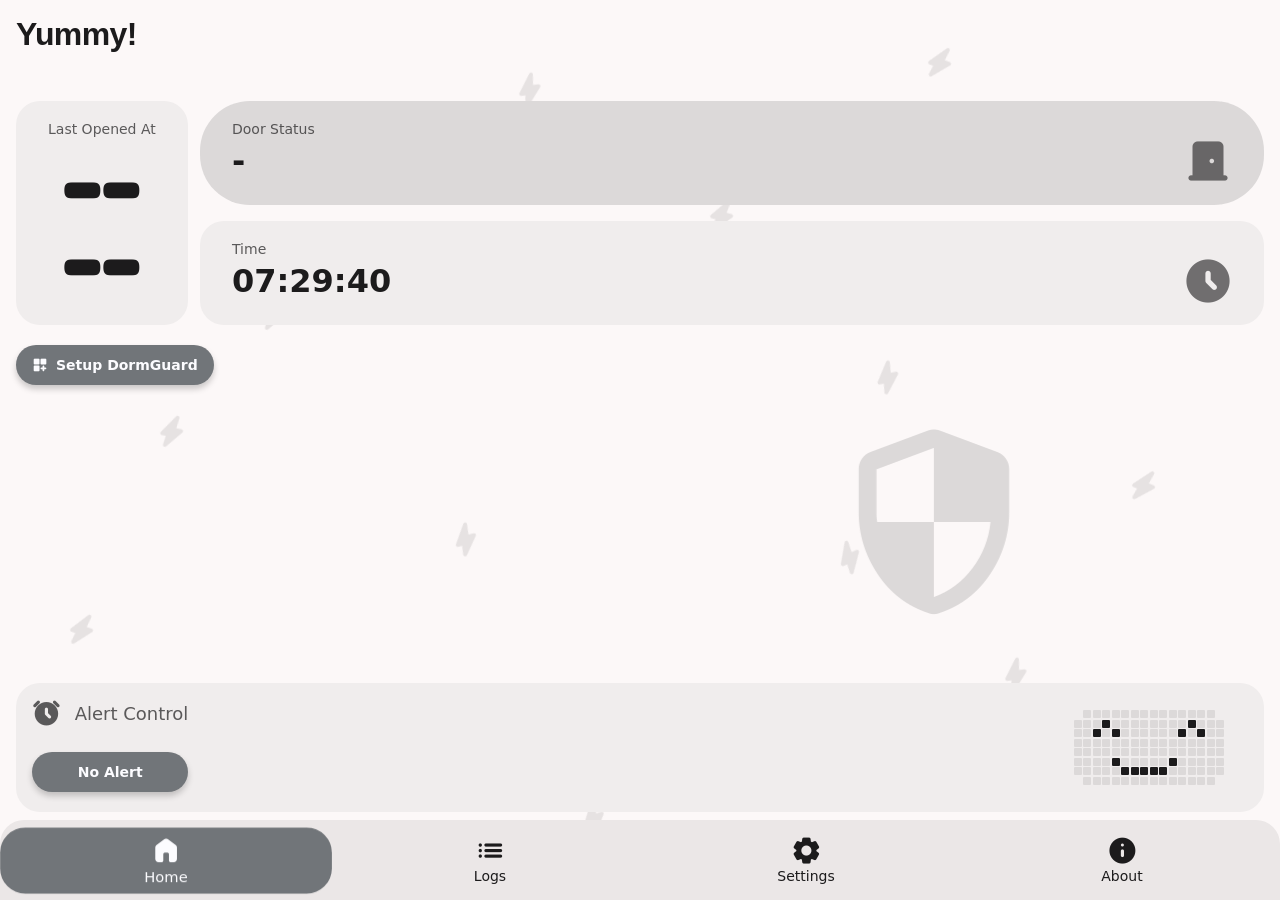
==== commit 7c797529: "Update index.html" ====
--- a/index.html
+++ b/index.html
@@ -475,7 +475,7 @@
             <div class="wavy-divider">_______________________________</div>
             <div class="about-card">
                <div class="about-profile">
-                  <img src="https://github.com/rynekryz.png" class="about-avatar" alt="Avatar" />
+                  <img src="https://avatars.githubusercontent.com/rynekryz" class="about-avatar" alt="Avatar" />
                   <div class="about-info">
                      <h2>Ryne | rynekryz</h2>
                      <p>Lead developer (Solo dev lol)</p>
--- a/ui.css
+++ b/ui.css
@@ -8,7 +8,7 @@
 }
 .material-symbols-rounded{font-variation-settings:'FILL' 1,'wght' 400,'GRAD' 200,'opsz' 24}
 .home-bg{position:fixed;inset:0;pointer-events:none;z-index:0;overflow:hidden}
-.home-bg span{position:absolute;font-size:2.2rem;opacity:.1;color:var(--md-sys-color-on-surface);animation:floatIcon 6s ease-in-out infinite}
+.home-bg span{will-change: transform;position:absolute;font-size:2.2rem;opacity:.1;color:var(--md-sys-color-on-surface);animation:floatIcon 6s ease-in-out infinite}
 @keyframes floatIcon{0%,100%{transform:translateY(0) rotate(var(--r))}50%{transform:translateY(-.5rem) rotate(var(--r))}}
 .light{color-scheme:light;
 --md-sys-color-primary:rgb(88 92 96);--md-sys-color-on-primary:rgb(255 255 255);
@@ -49,7 +49,6 @@
 @keyframes shield{from{opacity:0;transform:translateX(0) translateY(-50%)}to{opacity:1;transform:translateX(-70px) translateY(-50%)}}
 @keyframes stpExpand{from{transform:scale(.9);opacity:.5}to{transform:scale(1);opacity:1}}
 @keyframes pulse{0%,100%{opacity:.4}50%{opacity:.6}}
-@keyframes cardFadeUp{from{opacity:0;transform:translateY(14px)}to{opacity:1;transform:translateY(0)}}
 @keyframes pop{0%{transform:scale(1)}40%{transform:scale(1.12)}70%{transform:scale(.95)}100%{transform:scale(1)}}
 #splash{position:fixed;inset:0;background:var(--md-sys-color-surface);display:flex;flex-direction:column;align-items:center;justify-content:center;gap:12px;z-index:9999;transition:opacity .4s ease}
 #splash .material-symbols-rounded{font-size:48px;color:var(--md-sys-color-primary)}
@@ -64,6 +63,13 @@
 #LastOpened{display:flex;flex-direction:column;align-items:center;justify-content:center;flex:1;line-height:1}
 #lastOpenedHour,#lastOpenedMin{font-family:'Fredoka',sans-serif;font-weight:800;font-size:var(--fs-clock);line-height:.8}
 #lastOpenedDate{font-size:.85rem;font-weight:400;opacity:.6;margin-top:4px;text-align:center}
+.md-circular-progress{display:block;flex-shrink:0}
+.md-circular-progress svg{width:100%;height:100%;animation:spinner-rotate 1568ms linear infinite;will-change:transform}
+.md-circular-progress circle{fill:none;stroke:var(--md-sys-color-primary,#6750A4);stroke-width:4px;stroke-linecap:round;stroke-dasharray:125.664;animation:spinner-arc 1333ms cubic-bezier(.4,0,.2,1) infinite;transform-origin:center;transform:rotate(-90deg)}
+#splash .md-circular-progress{width:48px;height:48px}
+button .md-circular-progress{width:20px;height:20px;position:absolute;top:50%;left:50%;margin-top:-10px;margin-left:-10px;pointer-events:none}
+@keyframes spinner-rotate{to{transform:rotate(360deg)}}
+@keyframes spinner-arc{0%,100%{stroke-dashoffset:113}50%{stroke-dashoffset:12}}
 .card,.info,.another-info,.user-config,.tutorial,.about-card{border-radius:24px;padding:16px;margin-bottom:16px;background:var(--md-sys-color-surface-container)}
 .cards-grid{display:flex;gap:12px}
 .cards-grid > * {
@@ -105,7 +111,6 @@
 .nav-item:active{border-radius:12px}
 .md-btn::after{content:"";position:absolute;border-radius:50%;width:0;height:0;background:rgba(255,255,255,.3);top:50%;left:50%;transform:translate(-50%,-50%);opacity:0;pointer-events:none;transition:width .3s ease,height .3s ease,opacity .3s ease}
 .md-btn:active::after,.md-dialog-btn::after{width:200%;height:500%;opacity:1;transition:0s}
-button md-circular-progress{width:30px;height:30px;position:absolute;top:50%;left:50%;transform:translate(-50%,-50%);pointer-events:none}
 .md-input,.md-input2{width:100%;min-height:80px;max-height:180px;padding:18px;font-size:var(--fs-sm);font-weight:500;border-radius:28px;border:2px solid var(--md-sys-color-surface-container);background:none;color:var(--md-sys-color-on-surface);resize:none;overflow:hidden;user-select:text;-webkit-user-select:text;-webkit-tap-highlight-color:auto;touch-action:auto;transition:all .35s cubic-bezier(.34,1.4,.64,1)}
 .md-input:focus,.md-input2:focus{border-color:var(--md-sys-color-outline);outline:none}
 .md-input::-webkit-scrollbar,.md-input2::-webkit-scrollbar{display:none}
@@ -157,7 +162,7 @@
 .log-datetime{flex:1;background:none;border-radius:0;padding:0;font-size:var(--fs-l);font-weight:600;text-align:center}
 .log-door{width:auto;flex-shrink:0;background:none;border-radius:0;padding:0;font-size:var(--fs-l);font-weight:600;color:var(--md-sys-color-outline)}
 #home{position:relative}
-#home::before{content:"security";font-family:'Material Symbols Rounded';line-height:1;position:fixed;top:58%;left:70%;transform:translate(-50%,-50%);font-size:12em;font-weight:600;color:var(--md-sys-color-surface-dim);opacity:0;pointer-events:none;z-index:0;animation:shield 1s ease forwards;animation-delay:1s}
+#home::before{content:"security";font-family:'Material Symbols Rounded';line-height:1;position:fixed;top:58%;left:70%;transform:translate(-50%,-50%);font-size:12em;font-weight:600;color:var(--md-sys-color-surface-dim);opacity:0;pointer-events:none;z-index:0;animation:shield 1s ease forwards;animation-delay:1s;will-change: transform, opacity;}
 .info{border:none;display:flex;justify-content:center;align-items:center;height:200px;flex-direction:column;text-align:center;gap:8px}
 .info img{width:100px;height:100px;border-radius:24%;object-fit:cover;display:block}
 .info-text div{font-size:var(--fs-md);color:var(--md-sys-color-on-surface)}
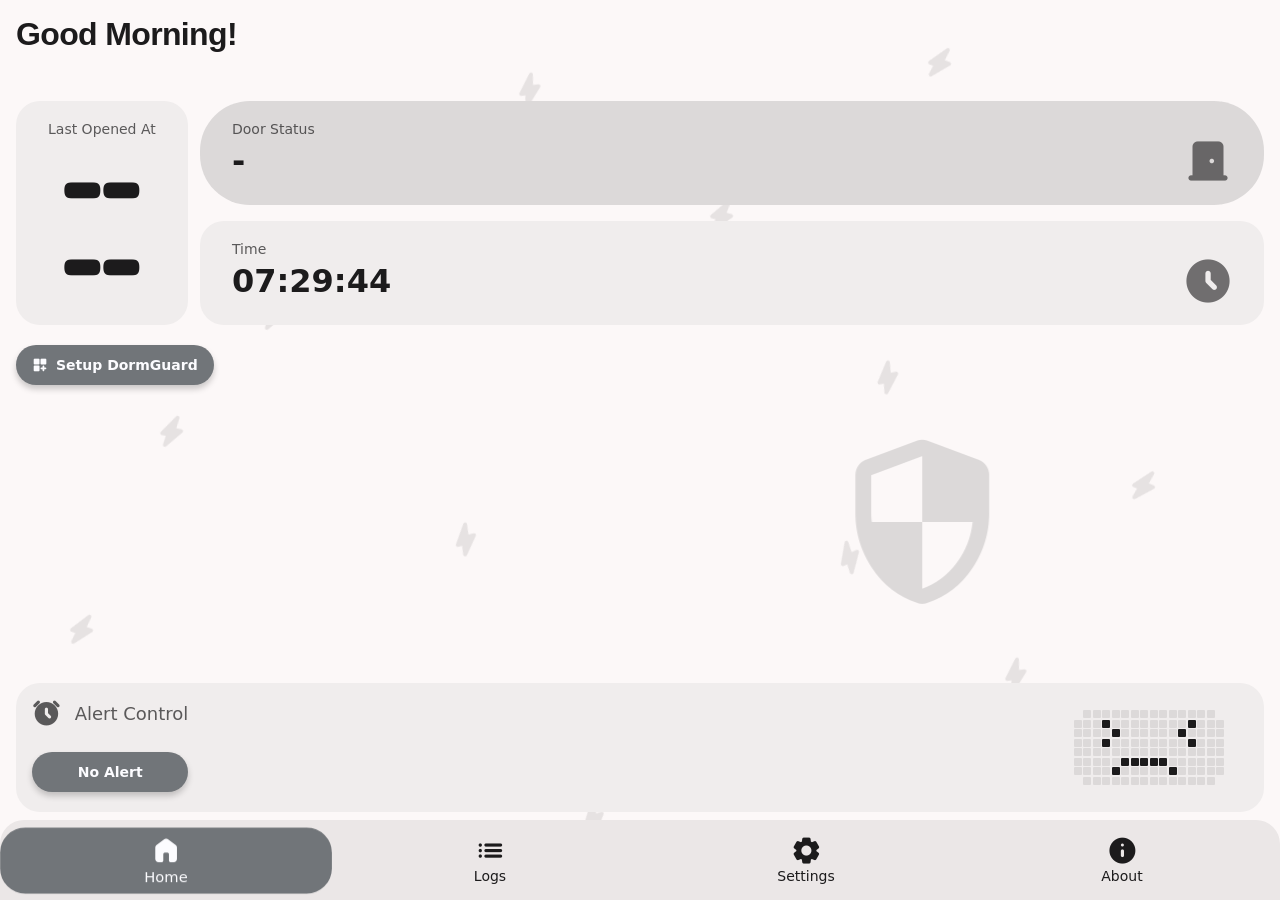
==== commit 3032b101: "Update index.html" ====
--- a/index.html
+++ b/index.html
@@ -1,4 +1,4 @@
-<!DOCTYPE html>
+<!DOCTYPE html>  
 <html lang="en">
    <head>
       <meta charset="UTF-8">
@@ -12,50 +12,42 @@
       <link rel="manifest" href="site.webmanifest" />
       <meta name="apple-mobile-web-app-title" content="DormGuard" />
       <meta name="color-scheme" content="dark light">
-      <link href="https://fonts.googleapis.com/css2?family=Fredoka:wght@700&family=Google+Sans+Flex:opsz,wght@8..144,100..1000&family=Material+Symbols+Rounded:opsz,wght,FILL,GRAD@20..48,100..700,0..1,-50..200&display=swap" 
-         rel="stylesheet" 
-         media="print" 
+      <link href="https://fonts.googleapis.com/css2?family=Fredoka:wght@700&family=Google+Sans+Flex:opsz,wght@8..144,100..1000&family=Material+Symbols+Rounded:opsz,wght,FILL,GRAD@20..48,100..700,0..1,-50..200&display=swap"   
+         rel="stylesheet"   
+         media="print"   
          onload="this.media='all'">
       <link rel="stylesheet" href="ui.css">
-      <script defer src="https://unpkg.com/@capacitor/core@6.0.0/dist/capacitor.js"></script>
-      <script defer src="setup.js"></script>
-      <script defer src="app.js"></script>
+      <script defer src="setup.js"></script>  
+      <script defer src="app.js"></script>  
    </head>
    <body class="light">
       <div id="splash">
-         <div class="md-circular-progress">
-            <svg viewBox="0 0 48 48">
-               <circle cx="24" cy="24" r="20"/>
-            </svg>
-         </div>
-         <p class="splash-hint">
-            <span>TAP!</span>
-            <span>TAP!</span>
-            <span>TAP!</span>
-         </p>
+         <aside class="loader" style="--wh-number: 24;">
+            <div class="pixel"></div>
+         </aside>
       </div>
-      <div class="home-bg">
-         <span class="material-symbols-rounded" style="top:5%;  left:72%; --r:20deg;  animation-delay:0.5s">home</span>
-         <span class="material-symbols-rounded" style="top:8%;  left:40%; --r:-8deg;  animation-delay:1.3s">shield</span>
-         <span class="material-symbols-rounded" style="top:13%; left:88%; --r:-10deg; animation-delay:1s">sensor_door</span>
-         <span class="material-symbols-rounded" style="top:18%; left:3%;  --r:25deg;  animation-delay:1.5s">security</span>
-         <span class="material-symbols-rounded" style="top:22%; left:55%; --r:15deg;  animation-delay:0.7s">key</span>
-         <span class="material-symbols-rounded" style="top:28%; left:80%; --r:-20deg; animation-delay:0.8s">lock_open</span>
-         <span class="material-symbols-rounded" style="top:33%; left:20%; --r:10deg;  animation-delay:2s">verified_user</span>
-         <span class="material-symbols-rounded" style="top:40%; left:68%; --r:-12deg; animation-delay:1.6s">camera_indoor</span>
-         <span class="material-symbols-rounded" style="top:46%; left:12%; --r:10deg;  animation-delay:2s">notifications</span>
-         <span class="material-symbols-rounded" style="top:52%; left:88%; --r:22deg;  animation-delay:0.4s">doorbell</span>
-         <span class="material-symbols-rounded" style="top:58%; left:35%; --r:-15deg; animation-delay:1.9s">home_work</span>
-         <span class="material-symbols-rounded" style="top:60%; left:65%; --r:-25deg; animation-delay:0.3s">lock</span>
-         <span class="material-symbols-rounded" style="top:68%; left:5%;  --r:18deg;  animation-delay:1.1s">shield</span>
-         <span class="material-symbols-rounded" style="top:73%; left:78%; --r:-8deg;  animation-delay:1.8s">key</span>
-         <span class="material-symbols-rounded" style="top:76%; left:30%; --r:15deg;  animation-delay:1.2s">home</span>
-         <span class="material-symbols-rounded" style="top:80%; left:55%; --r:-22deg; animation-delay:0.9s">security</span>
-         <span class="material-symbols-rounded" style="top:83%; left:85%; --r:12deg;  animation-delay:1.7s">sensor_door</span>
-         <span class="material-symbols-rounded" style="top:86%; left:8%;  --r:30deg;  animation-delay:0.6s">verified_user</span>
-         <span class="material-symbols-rounded" style="top:89%; left:45%; --r:-18deg; animation-delay:2.2s">doorbell</span>
-         <span class="material-symbols-rounded" style="top:92%; left:72%; --r:14deg;  animation-delay:1.4s">camera_indoor</span>
-         <span class="material-symbols-rounded" style="top:95%; left:20%; --r:-20deg; animation-delay:1.1s">notifications</span>
+      <div class="home-bg">  
+         <span class="material-symbols-rounded" style="top:5%;  left:72%; --r:20deg;  animation-delay:0.5s">home</span>  
+         <span class="material-symbols-rounded" style="top:8%;  left:40%; --r:-8deg;  animation-delay:1.3s">shield</span>  
+         <span class="material-symbols-rounded" style="top:13%; left:88%; --r:-10deg; animation-delay:1s">sensor_door</span>  
+         <span class="material-symbols-rounded" style="top:18%; left:3%;  --r:25deg;  animation-delay:1.5s">security</span>  
+         <span class="material-symbols-rounded" style="top:22%; left:55%; --r:15deg;  animation-delay:0.7s">key</span>  
+         <span class="material-symbols-rounded" style="top:28%; left:80%; --r:-20deg; animation-delay:0.8s">lock_open</span>  
+         <span class="material-symbols-rounded" style="top:33%; left:20%; --r:10deg;  animation-delay:2s">verified_user</span>  
+         <span class="material-symbols-rounded" style="top:40%; left:68%; --r:-12deg; animation-delay:1.6s">camera_indoor</span>  
+         <span class="material-symbols-rounded" style="top:46%; left:12%; --r:10deg;  animation-delay:2s">notifications</span>  
+         <span class="material-symbols-rounded" style="top:52%; left:88%; --r:22deg;  animation-delay:0.4s">doorbell</span>  
+         <span class="material-symbols-rounded" style="top:58%; left:35%; --r:-15deg; animation-delay:1.9s">home_work</span>  
+         <span class="material-symbols-rounded" style="top:60%; left:65%; --r:-25deg; animation-delay:0.3s">lock</span>  
+         <span class="material-symbols-rounded" style="top:68%; left:5%;  --r:18deg;  animation-delay:1.1s">shield</span>  
+         <span class="material-symbols-rounded" style="top:73%; left:78%; --r:-8deg;  animation-delay:1.8s">key</span>  
+         <span class="material-symbols-rounded" style="top:76%; left:30%; --r:15deg;  animation-delay:1.2s">home</span>  
+         <span class="material-symbols-rounded" style="top:80%; left:55%; --r:-22deg; animation-delay:0.9s">security</span>  
+         <span class="material-symbols-rounded" style="top:83%; left:85%; --r:12deg;  animation-delay:1.7s">sensor_door</span>  
+         <span class="material-symbols-rounded" style="top:86%; left:8%;  --r:30deg;  animation-delay:0.6s">verified_user</span>  
+         <span class="material-symbols-rounded" style="top:89%; left:45%; --r:-18deg; animation-delay:2.2s">doorbell</span>  
+         <span class="material-symbols-rounded" style="top:92%; left:72%; --r:14deg;  animation-delay:1.4s">camera_indoor</span>  
+         <span class="material-symbols-rounded" style="top:95%; left:20%; --r:-20deg; animation-delay:1.1s">notifications</span>  
       </div>
       <main class="page active" id="home">
          <h1>DormGuard</h1>
@@ -63,41 +55,41 @@
             <div class="cards-grid">
                <div class="card" id="card-last-opened">
                   <div class="label">Last Opened At</div>
-                  <div id="LastOpened" class="value">
-                     <span id="lastOpenedHour">--</span>
-                     <span id="lastOpenedMin">--</span>
-                  </div>
-                  <span id="lastOpenedDate"></span>
+                  <div id="LastOpened" class="value">  
+                     <span id="lastOpenedHour">--</span>  
+                     <span id="lastOpenedMin">--</span>  
+                  </div>
+                  <span id="lastOpenedDate"></span>  
                </div>
                <div class="cards-right">
                   <div class="card">
                      <div class="label">Door Status</div>
                      <div class="value-row">
                         <div id="doorStatus" class="value">-</div>
-                        <span class="material-symbols-rounded card-icon">door_front</span>
+                        <span class="material-symbols-rounded card-icon">door_front</span>  
                      </div>
                   </div>
                   <div class="card">
                      <div class="label">Time</div>
                      <div class="value-row">
                         <div id="currentTime" class="value">--:--:--</div>
-                        <span class="material-symbols-rounded card-icon">schedule</span>
+                        <span class="material-symbols-rounded card-icon">schedule</span>  
                      </div>
                   </div>
                </div>
             </div>
             <div class="controls">
-               <button class="md-btn setup-btn" id="openSetupBtn">
-               <span class="material-symbols-rounded">dashboard_customize</span>
-               Setup DormGuard
-               </button>
+               <button class="md-btn setup-btn" id="openSetupBtn">  
+               <span class="material-symbols-rounded">dashboard_customize</span>  
+               Setup DormGuard  
+               </button>  
                <div class="settings-section">
                   <div class="settings-left">
-                     <div class="label">
-                        <span class="material-symbols-rounded">alarm</span>
-                        Alert Control
-                     </div>
-                     <button id="alertToggle" class="md-btn">No Alert</button>
+                     <div class="label">  
+                        <span class="material-symbols-rounded">alarm</span>  
+                        Alert Control  
+                     </div>
+                     <button id="alertToggle" class="md-btn">No Alert</button>  
                   </div>
                   <div class="pixel-screen" id="screen"></div>
                </div>
@@ -105,24 +97,24 @@
          </div>
       </main>
       <main class="page" id="logs">
-         <h1>
-            Logs
-            <button id="viewdat" class="sheets-btn" title="View on Sheets">
-            <span class="material-symbols-rounded">note</span>
-            </button>
+         <h1>  
+            Logs  
+            <button id="viewdat" class="sheets-btn" title="View on Sheets">  
+            <span class="material-symbols-rounded">note</span>  
+            </button>  
          </h1>
          <div class="page-content">
             <div class="logs-wrapper">
                <ul id="eventList" class="md-list"></ul>
             </div>
             <div class="database">
-               <div class="label">
-                  <span class="material-symbols-rounded">download</span>
-                  Download Database
-               </div>
-               <div class="db-actions">
-                  <button class="md-btn" id="fulldat">Full Records</button>
-                  <button class="md-btn" id="latestdat">Latest</button>
+               <div class="label">  
+                  <span class="material-symbols-rounded">download</span>  
+                  Download Database  
+               </div>
+               <div class="db-actions">  
+                  <button class="md-btn" id="fulldat">Full Records</button>  
+                  <button class="md-btn" id="latestdat">Latest</button>  
                </div>
             </div>
          </div>
@@ -132,93 +124,112 @@
          <div class="page-content">
             <div class="settings-list">
                <div class="settings-header">DormGuard Device</div>
-               <div class="settings-item">
-                  <span class="material-symbols-rounded">lightbulb</span>
-                  <span class="setting-text">LED Blink</span>
-                  <label class="md-switch">
-                  <input type="checkbox" id="ledSwitch">
-                  <span></span>
-                  </label>
-               </div>
-               <div class="settings-item">
-                  <span class="material-symbols-rounded">volume_up</span>
-                  <span class="setting-text">Buzzer</span>
-                  <label class="md-switch">
-                  <input type="checkbox" id="buzzerSwitch">
-                  <span></span>
-                  </label>
-               </div>
-               <div class="settings-item">
-                  <span class="material-symbols-rounded">wb_incandescent</span>
-                  <span class="setting-text">Lamp</span>
-                  <label class="md-switch">
-                  <input type="checkbox" id="lampSwitch">
-                  <span></span>
-                  </label>
+               <div class="settings-item">  
+                  <span class="material-symbols-rounded">lightbulb</span>  
+                  <span class="setting-text">LED Blink</span>  
+                  <label class="md-switch">  
+                  <input type="checkbox" id="ledSwitch">  
+                  <span></span>  
+                  </label>  
+               </div>
+               <div class="settings-item">  
+                  <span class="material-symbols-rounded">volume_up</span>  
+                  <span class="setting-text">Buzzer</span>  
+                  <label class="md-switch">  
+                  <input type="checkbox" id="buzzerSwitch">  
+                  <span></span>  
+                  </label>  
+               </div>
+               <div class="settings-item">  
+                  <span class="material-symbols-rounded">wb_incandescent</span>  
+                  <span class="setting-text">Lamp</span>  
+                  <label class="md-switch">  
+                  <input type="checkbox" id="lampSwitch">  
+                  <span></span>  
+                  </label>  
                </div>
                <div class="settings-header">App</div>
-               <div class="settings-item">
-                  <span class="material-symbols-rounded">dark_mode</span>
-                  <span class="setting-text">Dark Mode</span>
-                  <label class="md-switch">
-                  <input type="checkbox" id="darkModeSwitch">
-                  <span></span>
-                  </label>
-               </div>
-               <div class="settings-item">
-                  <span class="material-symbols-rounded">notifications</span>
-                  <span class="setting-text">Notification</span>
-                  <label class="md-switch">
-                  <input type="checkbox" id="notificationsSwitch">
-                  <span></span>
-                  </label>
-               </div>
-               <div class="settings-item">
-                  <span class="material-symbols-rounded">warning</span>
-                  <span class="setting-text">Alert</span>
-                  <label class="md-switch">
-                  <input type="checkbox" id="alertSwitch">
-                  <span></span>
-                  </label>
+               <div class="settings-item">  
+                  <span class="material-symbols-rounded">dark_mode</span>  
+                  <span class="setting-text">Dark Mode</span>  
+                  <label class="md-switch">  
+                  <input type="checkbox" id="darkModeSwitch">  
+                  <span></span>  
+                  </label>  
+               </div>
+               <div class="settings-item">  
+                  <span class="material-symbols-rounded">notifications</span>  
+                  <span class="setting-text">Notification</span>  
+                  <label class="md-switch">  
+                  <input type="checkbox" id="notificationsSwitch">  
+                  <span></span>  
+                  </label>  
+               </div>
+               <div class="settings-item">  
+                  <span class="material-symbols-rounded">warning</span>  
+                  <span class="setting-text">Alert</span>  
+                  <label class="md-switch">  
+                  <input type="checkbox" id="alertSwitch">  
+                  <span></span>  
+                  </label>  
+               </div>
+               <div class="settings-item poll-rate-item">
+                  <div class="poll-rate-header">  
+                     <span class="material-symbols-rounded">speed</span>  
+                     <span class="setting-text">Polling Speed</span>  
+                  </div>
+                  <div class="poll-rate-control">
+                     <input type="range" id="pollRateSlider" class="md-slider" min="0" max="3" step="1" value="1">  
+                     <div class="poll-rate-labels">  
+                        <span data-val="0">Low</span>  
+                        <span data-val="1">Medium</span>  
+                        <span data-val="2">High</span>  
+                        <span data-val="3">Smart</span>  
+                     </div>
+                     <div class="poll-rate-desc">  
+                        <span class="material-symbols-rounded">info</span>  
+                        <span id="pollRateDesc">Checks for updates every 8 seconds.</span>  
+                     </div>
+                  </div>
                </div>
                <div class="settings-header">Accessibility</div>
-               <div class="settings-item">
-                  <span class="material-symbols-rounded">motion_photos_off</span>
-                  <span class="setting-text">Disable Animation</span>
-                  <label class="md-switch">
-                  <input type="checkbox" id="reduceMotionSwitch">
-                  <span></span>
-                  </label>
-               </div>
-               <div class="settings-item">
-                  <span class="material-symbols-rounded">contrast</span>
-                  <span class="setting-text">High Contrast</span>
-                  <label class="md-switch">
-                  <input type="checkbox" id="contrastSwitch">
-                  <span></span>
-                  </label>
-               </div>
-               <div class="settings-item">
-                  <span class="material-symbols-rounded">vibration</span>
-                  <span class="setting-text">Disable Haptic</span>
-                  <label class="md-switch">
-                  <input type="checkbox" id="vibrationSwitch">
-                  <span></span>
-                  </label>
+               <div class="settings-item">  
+                  <span class="material-symbols-rounded">motion_photos_off</span>  
+                  <span class="setting-text">Disable Animation</span>  
+                  <label class="md-switch">  
+                  <input type="checkbox" id="reduceMotionSwitch">  
+                  <span></span>  
+                  </label>  
+               </div>
+               <div class="settings-item">  
+                  <span class="material-symbols-rounded">contrast</span>  
+                  <span class="setting-text">High Contrast</span>  
+                  <label class="md-switch">  
+                  <input type="checkbox" id="contrastSwitch">  
+                  <span></span>  
+                  </label>  
+               </div>
+               <div class="settings-item">  
+                  <span class="material-symbols-rounded">vibration</span>  
+                  <span class="setting-text">Disable Haptic</span>  
+                  <label class="md-switch">  
+                  <input type="checkbox" id="vibrationSwitch">  
+                  <span></span>  
+                  </label>  
                </div>
                <div class="settings-header" id="configSection">DormGuard Config</div>
                <div class="settings-item collapsible" data-target="apiConfig">
-                  <span class="material-symbols-rounded">terminal</span>
-                  <span class="setting-text">Google Sheet API</span>
-                  <div class="expand-icon">
-                     <span class="material-symbols-rounded">expand_more</span>
+                  <span class="material-symbols-rounded">terminal</span>  
+                  <span class="setting-text">Google Sheet API</span>  
+                  <div class="expand-icon">  
+                     <span class="material-symbols-rounded">expand_more</span>  
                   </div>
                </div>
                <div class="collapsible-content" id="apiConfig" data-target="userConfig">
                   <div class="user-config">
                      <div class="user-input">
-                        <div class="sheets-input-container">
-                           <span class="material-symbols-rounded sheets-icon">assignment</span>
+                        <div class="sheets-input-container">  
+                           <span class="material-symbols-rounded sheets-icon">assignment</span>  
                         </div>
                      </div>
                      <div class="stp-wrap">
@@ -227,31 +238,31 @@
                               <div class="stp-alone">
                                  <div class="stp-card">
                                     <div class="stp-cnt">
-                                       <span class="material-symbols-rounded">door_front</span>
-                                       <div class="stp-info">
-                                          <span class="stp-lbl">Door Logs API</span>
-                                          <span class="stp-sts">API for door open/close logs</span>
-                                       </div>
-                                    </div>
-                                 </div>
-                              </div>
-                              <br/>
+                                       <span class="material-symbols-rounded">door_front</span>  
+                                       <div class="stp-info">  
+                                          <span class="stp-lbl">Door Logs API</span>  
+                                          <span class="stp-sts">API for door open/close logs</span>  
+                                       </div>
+                                    </div>
+                                 </div>
+                              </div>
+                              <br/>  
                               <div class="stp-grid">
                                  <div class="stp-card">
                                     <div class="stp-cnt">
-                                       <span class="material-symbols-rounded">note</span>
-                                       <div class="stp-info">
-                                          <span class="stp-lbl">Sheets</span>
-                                          <span class="stp-sts">Your Sheets link</span>
+                                       <span class="material-symbols-rounded">note</span>  
+                                       <div class="stp-info">  
+                                          <span class="stp-lbl">Sheets</span>  
+                                          <span class="stp-sts">Your Sheets link</span>  
                                        </div>
                                     </div>
                                  </div>
                                  <div class="stp-card">
                                     <div class="stp-cnt">
-                                       <span class="material-symbols-rounded">nearby</span>
-                                       <div class="stp-info">
-                                          <span class="stp-lbl">Ctrls API</span>
-                                          <span class="stp-sts">Device controls</span>
+                                       <span class="material-symbols-rounded">nearby</span>  
+                                       <div class="stp-info">  
+                                          <span class="stp-lbl">Ctrls API</span>  
+                                          <span class="stp-sts">Device controls</span>  
                                        </div>
                                     </div>
                                  </div>
@@ -261,21 +272,21 @@
                               <div class="stp-alone">
                                  <div class="stp-card">
                                     <div class="stp-cnt">
-                                       <span class="material-symbols-rounded">door_front</span>
-                                       <div class="stp-info">
-                                          <span class="stp-lbl">Door Logs API</span>
-                                          <span class="stp-sts">API for door open/close logs</span>
-                                       </div>
-                                    </div>
-                                 </div>
-                              </div>
-                              <br/>
+                                       <span class="material-symbols-rounded">door_front</span>  
+                                       <div class="stp-info">  
+                                          <span class="stp-lbl">Door Logs API</span>  
+                                          <span class="stp-sts">API for door open/close logs</span>  
+                                       </div>
+                                    </div>
+                                 </div>
+                              </div>
+                              <br/>  
                               <div class="stp-input">
                                  <textarea id="doorApiInput" class="md-input" placeholder='Paste your Door Logs API here (Most important for this thing work)'></textarea>
                                  <div class="stp-next">
                                     <div class="stp-card">
-                                       <div class="stp-cnt">
-                                          <span class="material-symbols-rounded">arrow_forward</span>
+                                       <div class="stp-cnt">  
+                                          <span class="material-symbols-rounded">arrow_forward</span>  
                                        </div>
                                     </div>
                                  </div>
@@ -285,21 +296,21 @@
                               <div class="stp-alone">
                                  <div class="stp-card">
                                     <div class="stp-cnt">
-                                       <span class="material-symbols-rounded">note</span>
-                                       <div class="stp-info">
-                                          <span class="stp-lbl">Sheets</span>
-                                          <span class="stp-sts">Your Sheets link</span>
-                                       </div>
-                                    </div>
-                                 </div>
-                              </div>
-                              <br/>
+                                       <span class="material-symbols-rounded">note</span>  
+                                       <div class="stp-info">  
+                                          <span class="stp-lbl">Sheets</span>  
+                                          <span class="stp-sts">Your Sheets link</span>  
+                                       </div>
+                                    </div>
+                                 </div>
+                              </div>
+                              <br/>  
                               <div class="stp-input">
                                  <textarea class="md-input2" type="text" placeholder="And your sheets link (Optional but recommended)"></textarea>
                                  <div class="stp-next">
                                     <div class="stp-card">
-                                       <div class="stp-cnt">
-                                          <span class="material-symbols-rounded">arrow_forward</span>
+                                       <div class="stp-cnt">  
+                                          <span class="material-symbols-rounded">arrow_forward</span>  
                                        </div>
                                     </div>
                                  </div>
@@ -309,45 +320,45 @@
                               <div class="stp-alone">
                                  <div class="stp-card">
                                     <div class="stp-cnt">
-                                       <span class="material-symbols-rounded">nearby</span>
-                                       <div class="stp-info">
-                                          <span class="stp-lbl">Controls API</span>
-                                          <span class="stp-sts">Device Controls</span>
-                                       </div>
-                                    </div>
-                                 </div>
-                              </div>
-                              <br/>
+                                       <span class="material-symbols-rounded">nearby</span>  
+                                       <div class="stp-info">  
+                                          <span class="stp-lbl">Controls API</span>  
+                                          <span class="stp-sts">Device Controls</span>  
+                                       </div>
+                                    </div>
+                                 </div>
+                              </div>
+                              <br/>  
                               <div class="stp-input">
                                  <textarea id="ctrlsApiInput" class="md-input" type="text" placeholder="Needed to enable/disable stuffs on DormGuard device"></textarea>
                                  <div class="stp-next">
                                     <div class="stp-card">
-                                       <div class="stp-cnt">
-                                          <span class="material-symbols-rounded">restart_alt</span>
+                                       <div class="stp-cnt">  
+                                          <span class="material-symbols-rounded">restart_alt</span>  
                                        </div>
                                     </div>
                                  </div>
                               </div>
                            </div>
                         </div>
-                        <div class="stp-dots">
-                           <span class="stp-dot active"></span>
-                           <span class="stp-dot"></span>
-                           <span class="stp-dot"></span>
-                           <span class="stp-dot"></span>
-                        </div>
-                     </div>
-                     <div class="user-input">
-                        <button id="saveConfig" class="md-btn">Save</button>
-                        <button id="resetConfig" class="md-btn">Reset</button>
+                        <div class="stp-dots">  
+                           <span class="stp-dot active"></span>  
+                           <span class="stp-dot"></span>  
+                           <span class="stp-dot"></span>  
+                           <span class="stp-dot"></span>  
+                        </div>
+                     </div>
+                     <div class="user-input">  
+                        <button id="saveConfig" class="md-btn">Save</button>  
+                        <button id="resetConfig" class="md-btn">Reset</button>  
                      </div>
                   </div>
                </div>
                <div class="settings-item collapsible" data-target="apiTutorial">
-                  <span class="material-symbols-rounded">info</span>
-                  <span class="setting-text">How to get web app API?</span>
-                  <div class="expand-icon">
-                     <span class="material-symbols-rounded">expand_more</span>
+                  <span class="material-symbols-rounded">info</span>  
+                  <span class="setting-text">How to get web app API?</span>  
+                  <div class="expand-icon">  
+                     <span class="material-symbols-rounded">expand_more</span>  
                   </div>
                </div>
                <div class="collapsible-content" id="apiTutorial">
@@ -357,51 +368,49 @@
                            <div class="tutorial">
                               <h3><span class="step-number">Step 1</span> Prepare the Script</h3>
                               <p>In the menu, go to <strong>Extensions → Apps Script</strong>. Delete any existing code, then paste this:</p>
-                              <button class="tut-code-toggle md-btn" id="toggleApiCode">
-                              <span class="material-symbols-rounded">code</span>
-                              Show Code
-                              </button>
+                              <button class="tut-code-toggle md-btn" id="toggleApiCode">  
+                              <span class="material-symbols-rounded">code</span>  
+                              Show Code  
+                              </button>  
                               <div class="code-container" id="apiCodeContainer" style="display:none;">
                                  <div class="tools">
                                     <div class="circle"><span class="red box"></span></div>
                                     <div class="circle"><span class="yellow box"></span></div>
                                     <div class="circle"><span class="green box"></span></div>
                                  </div>
-                                 <button id="copyApiCode" class="copy-btn" title="Copy Code">
-                                 <span class="material-symbols-rounded">content_copy</span>
-                                 </button>
+                                 <button id="copyApiCode" class="copy-btn" title="Copy Code">  
+                                 <span class="material-symbols-rounded">content_copy</span>  
+                                 </button>  
                                  <div class="card__content">
-                                    <pre>
-function doGet(e) {
-  const sheet = SpreadsheetApp.getActiveSpreadsheet().getSheetByName("Sheet1");
-  const data = sheet.getDataRange().getValues();
+                                    <pre>  
+function doGet(e) {  
+  const sheet = SpreadsheetApp.getActiveSpreadsheet().getSheetByName("Sheet1");  
+  const data = sheet.getDataRange().getValues();  const rows = data.map(row => ({
+time: row[0],
+date: row[1],
+door: row[2]
+}));
 
-  const rows = data.map(row => ({
-    time: row[0],
-    date: row[1],
-    door: row[2]
-  }));
-
-  return ContentService
-    .createTextOutput(JSON.stringify(rows))
-    .setMimeType(ContentService.MimeType.JSON);
+return ContentService
+.createTextOutput(JSON.stringify(rows))
+.setMimeType(ContentService.MimeType.JSON);
 }
 
 function doPost(e) {
-  const sheet = SpreadsheetApp.getActiveSpreadsheet().getSheetByName("Sheet1");
-  const params = JSON.parse(e.postData.contents);
+const sheet = SpreadsheetApp.getActiveSpreadsheet().getSheetByName("Sheet1");
+const params = JSON.parse(e.postData.contents);
 
-  sheet.appendRow([
-    params.time || new Date().toISOString(),
-    params.date || new Date().toLocaleDateString(),
-    params.door || "UNKNOWN"
-  ]);
+sheet.appendRow([
+params.time || new Date().toISOString(),
+params.date || new Date().toLocaleDateString(),
+params.door || "UNKNOWN"
+]);
 
-  return ContentService
-    .createTextOutput(JSON.stringify({ status: "ok" }))
-    .setMimeType(ContentService.MimeType.JSON);
+return ContentService
+.createTextOutput(JSON.stringify({ status: "ok" }))
+.setMimeType(ContentService.MimeType.JSON);
 }
-                                    </pre>
+</pre>
                                  </div>
                               </div>
                            </div>
@@ -466,13 +475,13 @@
          </h1>
          <div class="page-content">
             <div class="info">
-               <img src="icon.png" alt="Icon" />
+               <img src="icon.png" alt="Icon" id="dormguard" />
                <div class="info-text">
                   <div>Dorm Guard</div>
                   <div class="ver">v1.2.0 (120)</div>
                </div>
             </div>
-            <div class="wavy-divider">_______________________________</div>
+            <div class="wavy-divider"></div>
             <div class="about-card">
                <div class="about-profile">
                   <img src="https://avatars.githubusercontent.com/rynekryz" class="about-avatar" alt="Avatar" />
@@ -502,7 +511,7 @@
                <span class="material-symbols-rounded">local_cafe</span>Buy me a coffee!
                </a>
             </div>
-            <div class="wavy-divider">_______________________________</div>
+            <div class="wavy-divider"></div>
             <div class="another-info">
                <div id="creditsBox">
                   <div id="creditsTitle">Credits <span class="material-symbols-rounded">book_2</span></div>
@@ -548,6 +557,15 @@
                         <div class="credits-info">
                            <span class="credits-name">About screen inspiration: Metrolist, Hail</span>
                            <span class="credits-sub">by Mo Agamy, aistra0528</span>
+                        </div>
+                        <span class="material-symbols-rounded credits-link">open_in_new</span>
+                     </div>
+                     <div class="credits-divider"></div>
+                     <div class="credits-item" onclick="window.open('https://uiverse.io/20essentials/dry-mayfly-12', '_blank')">
+                        <span class="material-symbols-rounded">videogame_asset</span>
+                        <div class="credits-info">
+                           <span class="credits-name">Dino on loading screen</span>
+                           <span class="credits-sub">by 20essentials | uiverse.io</span>
                         </div>
                         <span class="material-symbols-rounded credits-link">open_in_new</span>
                      </div>
@@ -591,128 +609,129 @@
          const toggleCodeBtn = document.getElementById('toggleApiCode');
          let codeVisible = false;
          
-         toggleCodeBtn.addEventListener('click', () => {
-           if (navigator.vibrate) navigator.vibrate([30, 40, 30]);
-           codeVisible = !codeVisible;
-           if (codeVisible) {
-             const overlay = document.createElement('div');
-             overlay.className = 'md-dialog-overlay';
-             overlay.innerHTML = `
-               <div class="md-dialog" style="width:min(500px,92vw);max-height:80vh;overflow-y:auto;padding:16px;">
-                 <div style="width:100%;margin-bottom:12px;">
-                   <span style="font-weight:600;font-size:var(--fs-l);">Apps Script Code</span>
-                 </div>
-                 <div class="code-container" style="margin:0;">
-                   <div class="tools">
-                     <div class="circle"><span class="red box"></span></div>
-                     <div class="circle"><span class="yellow box"></span></div>
-                     <div class="circle"><span class="green box"></span></div>
-                   </div>
-                   <button id="copyApiCodeDialog" class="copy-btn" title="Copy Code">
-                     <span class="material-symbols-rounded">content_copy</span>
-                   </button>
-                   <div class="card__content">
-                     <pre>${codeContainer.querySelector('pre').innerText}</pre>
-                   </div>
-                 </div>
-                 <div style="display:flex;justify-content:center;margin-top:16px;">
-                   <button id="closeCodeDialog" class="md-btn" style="padding:12px 32px;border-radius:50px !important;display:flex;align-items:center;justify-content:center;gap:8px;font-size:var(--fs-md);font-weight:600;">
-                     <span class="material-symbols-rounded" style="font-size:1.1rem;font-variation-settings:'wght' 700;">close</span>
-                     Close
-                   </button>
-                 </div>
-               </div>
-             `;
-             document.body.appendChild(overlay);
-             requestAnimationFrame(() => {
-               requestAnimationFrame(() => overlay.classList.add('show'));
-             });
-         
-             const closeDialog = () => {
-               overlay.classList.remove('show');
-               overlay.addEventListener('transitionend', () => overlay.remove(), { once: true });
-               codeVisible = false;
-               toggleCodeBtn.innerHTML = '<span class="material-symbols-rounded">code</span> Show Code';
-               if (navigator.vibrate) navigator.vibrate(30);
-             };
-         
-             overlay.querySelector('#closeCodeDialog').addEventListener('click', closeDialog);
-             overlay.addEventListener('click', (e) => { if (e.target === overlay) closeDialog(); });
-         
-             overlay.querySelector('#copyApiCodeDialog').addEventListener('click', () => {
-               if (navigator.vibrate) navigator.vibrate(64);
-               const code = codeContainer.querySelector('pre').innerText;
-               navigator.clipboard.writeText(code).then(() => {
-                 overlay.querySelector('#copyApiCodeDialog').innerHTML = '<span class="material-symbols-rounded">check</span>';
-                 setTimeout(() => {
-                   overlay.querySelector('#copyApiCodeDialog').innerHTML = '<span class="material-symbols-rounded">content_copy</span>';
-                 }, 1500);
-               }).catch(err => console.error('Copy failed', err));
-             });
-         
-             toggleCodeBtn.innerHTML = '<span class="material-symbols-rounded">code_off</span> Hide Code';
-           } else {
-             toggleCodeBtn.innerHTML = '<span class="material-symbols-rounded">code</span> Show Code';
-             codeVisible = false;
-           }
-         });
-         
-         copyBtn.addEventListener('click', () => {
-           if (navigator.vibrate) navigator.vibrate(64);
-           const code = codeContainer.querySelector('pre').innerText;
-           navigator.clipboard.writeText(code).then(() => {
-             copyBtn.innerHTML = '<span class="material-symbols-rounded">check</span>';
-             setTimeout(() => {
-               copyBtn.innerHTML = '<span class="material-symbols-rounded">content_copy</span>';
-             }, 1500);
-           }).catch(err => console.error('Copy failed', err));
-         });
-         
-         const tutPages = document.querySelector('.tut-pages');
-         const tutDots = document.querySelectorAll('.tut-dot');
-         const tutPrev = document.getElementById('tutPrev');
-         const tutNext = document.getElementById('tutNext');
-         const tutRestart = document.getElementById('tutRestart');
-         let tutIndex = 0;
-         const tutTotal = tutDots.length;
-         
-         function tutGoTo(index) {
-           tutIndex = Math.max(0, Math.min(index, tutTotal - 1));
-           tutPages.scrollTo({ left: tutPages.clientWidth * tutIndex, behavior: 'smooth' });
-           tutDots.forEach((d, i) => d.classList.toggle('active', i === tutIndex));
-           tutPrev.style.opacity = tutIndex === 0 ? '0.3' : '1';
-           tutNext.style.opacity = tutIndex === tutTotal - 1 ? '0.3' : '1';
-           tutRestart.style.opacity = tutIndex === 0 ? '0.3' : '1';
-           if (navigator.vibrate) navigator.vibrate([30, 40, 30]);
-         }
-         
-         tutPrev.addEventListener('click', () => { if (tutIndex > 0) tutGoTo(tutIndex - 1); });
-         tutNext.addEventListener('click', () => { if (tutIndex < tutTotal - 1) tutGoTo(tutIndex + 1); });
-         tutRestart.addEventListener('click', () => { tutGoTo(0); });
-         
-         tutPages.addEventListener('scroll', () => {
-           const index = Math.round(tutPages.scrollLeft / tutPages.clientWidth);
-           if (index !== tutIndex) {
-             tutIndex = index;
-             tutDots.forEach((d, i) => d.classList.toggle('active', i === tutIndex));
-             tutPrev.style.opacity = tutIndex === 0 ? '0.3' : '1';
-             tutNext.style.opacity = tutIndex === tutTotal - 1 ? '0.3' : '1';
-             tutRestart.style.opacity = tutIndex === 0 ? '0.3' : '1';
-           }
-         });
-         
-         tutGoTo(0);
-         
-         document.querySelectorAll('.md-btn').forEach(btn => {
-           btn.addEventListener('click', (e) => {
-             e.stopPropagation();
-             if (navigator.vibrate) {
-               navigator.vibrate(64);
-             }
-           });
-         });
-      </script>
-      <script defer src="notifs.js"></script>
+         toggleCodeBtn.addEventListener('click', () => {  
+                if (navigator.vibrate) navigator.vibrate([30, 40, 30]);  
+                codeVisible = !codeVisible;  
+                if (codeVisible) {  
+                  const overlay = document.createElement('div');  
+                  overlay.className = 'md-dialog-overlay';  
+                  overlay.innerHTML = `  
+                    <div class="md-dialog" style="width:min(500px,92vw);max-height:80vh;overflow-y:auto;padding:16px;">  
+                      <div style="width:100%;margin-bottom:12px;">  
+                        <span style="font-weight:600;font-size:var(--fs-l);">Apps Script Code</span>  
+                      </div>  
+                      <div class="code-container" style="margin:0;">  
+                        <div class="tools">  
+                          <div class="circle"><span class="red box"></span></div>  
+                          <div class="circle"><span class="yellow box"></span></div>  
+                          <div class="circle"><span class="green box"></span></div>  
+                        </div>  
+                        <button id="copyApiCodeDialog" class="copy-btn" title="Copy Code">  
+                          <span class="material-symbols-rounded">content_copy</span>  
+                        </button>  
+                        <div class="card__content">  
+                          <pre>${codeContainer.querySelector('pre').innerText}</pre>  
+                        </div>  
+                      </div>  
+                      <div style="display:flex;justify-content:center;margin-top:16px;">  
+                        <button id="closeCodeDialog" class="md-btn" style="padding:12px 32px;border-radius:50px !important;display:flex;align-items:center;justify-content:center;gap:8px;font-size:var(--fs-md);font-weight:600;">  
+                          <span class="material-symbols-rounded" style="font-size:1.1rem;font-variation-settings:'wght' 700;">close</span>  
+                          Close  
+                        </button>  
+                      </div>  
+                    </div>  
+                  `;  
+                  document.body.appendChild(overlay);  
+                  requestAnimationFrame(() => {  
+                    requestAnimationFrame(() => overlay.classList.add('show'));  
+                  });  
+                
+                  const closeDialog = () => {  
+                    overlay.classList.remove('show');  
+                    overlay.addEventListener('transitionend', () => overlay.remove(), { once: true });  
+                    codeVisible = false;  
+                    toggleCodeBtn.innerHTML = '<span class="material-symbols-rounded">code</span> Show Code';  
+                    if (navigator.vibrate) navigator.vibrate(30);  
+                  };  
+                
+                  overlay.querySelector('#closeCodeDialog').addEventListener('click', closeDialog);  
+                  overlay.addEventListener('click', (e) => { if (e.target === overlay) closeDialog(); });  
+                
+                  overlay.querySelector('#copyApiCodeDialog').addEventListener('click', () => {  
+                    if (navigator.vibrate) navigator.vibrate(48);  
+                    const code = codeContainer.querySelector('pre').innerText;  
+                    navigator.clipboard.writeText(code).then(() => {  
+                      overlay.querySelector('#copyApiCodeDialog').innerHTML = '<span class="material-symbols-rounded">check</span>';  
+                      setTimeout(() => {  
+                        overlay.querySelector('#copyApiCodeDialog').innerHTML = '<span class="material-symbols-rounded">content_copy</span>';  
+                      }, 1500);  
+                    }).catch(err => console.error('Copy failed', err));  
+                  });  
+                
+                  toggleCodeBtn.innerHTML = '<span class="material-symbols-rounded">code_off</span> Hide Code';  
+                } else {  
+                  toggleCodeBtn.innerHTML = '<span class="material-symbols-rounded">code</span> Show Code';  
+                  codeVisible = false;  
+                }  
+              });  
+                
+              copyBtn.addEventListener('click', () => {  
+                if (navigator.vibrate) navigator.vibrate(48);  
+                const code = codeContainer.querySelector('pre').innerText;  
+                navigator.clipboard.writeText(code).then(() => {  
+                  copyBtn.innerHTML = '<span class="material-symbols-rounded">check</span>';  
+                  setTimeout(() => {  
+                    copyBtn.innerHTML = '<span class="material-symbols-rounded">content_copy</span>';  
+                  }, 1500);  
+                }).catch(err => console.error('Copy failed', err));  
+              });  
+                
+              const tutPages = document.querySelector('.tut-pages');  
+              const tutDots = document.querySelectorAll('.tut-dot');  
+              const tutPrev = document.getElementById('tutPrev');  
+              const tutNext = document.getElementById('tutNext');  
+              const tutRestart = document.getElementById('tutRestart');  
+              let tutIndex = 0;  
+              const tutTotal = tutDots.length;  
+                
+              function tutGoTo(index) {  
+                tutIndex = Math.max(0, Math.min(index, tutTotal - 1));  
+                tutPages.scrollTo({ left: tutPages.clientWidth * tutIndex, behavior: 'smooth' });  
+                tutDots.forEach((d, i) => d.classList.toggle('active', i === tutIndex));  
+                tutPrev.style.opacity = tutIndex === 0 ? '0.3' : '1';  
+                tutNext.style.opacity = tutIndex === tutTotal - 1 ? '0.3' : '1';  
+                tutRestart.style.opacity = tutIndex === 0 ? '0.3' : '1';  
+                if (navigator.vibrate) navigator.vibrate([30, 40, 30]);  
+              }  
+                
+              tutPrev.addEventListener('click', () => { if (tutIndex > 0) tutGoTo(tutIndex - 1); });  
+              tutNext.addEventListener('click', () => { if (tutIndex < tutTotal - 1) tutGoTo(tutIndex + 1); });  
+              tutRestart.addEventListener('click', () => { tutGoTo(0); });  
+                
+              tutPages.addEventListener('scroll', () => {  
+                const index = Math.round(tutPages.scrollLeft / tutPages.clientWidth);  
+                if (index !== tutIndex) {  
+                  tutIndex = index;  
+                  tutDots.forEach((d, i) => d.classList.toggle('active', i === tutIndex));  
+                  tutPrev.style.opacity = tutIndex === 0 ? '0.3' : '1';  
+                  tutNext.style.opacity = tutIndex === tutTotal - 1 ? '0.3' : '1';  
+                  tutRestart.style.opacity = tutIndex === 0 ? '0.3' : '1';  
+                }  
+              });  
+                
+              tutGoTo(0);  
+                
+              document.querySelectorAll('.md-btn').forEach(btn => {  
+                btn.addEventListener('click', (e) => {  
+                  e.stopPropagation();  
+                  if (navigator.vibrate) {  
+                    navigator.vibrate(48);  
+                  }  
+                });  
+              });  
+           
+      </script>  
+      <script defer src="notifs.js"></script>  
       <script defer src="ctrls.js"></script>
    </body>
 </html>
--- a/ui.css
+++ b/ui.css
@@ -1,281 +1,2616 @@
-html{font-size:16px}
-*{box-sizing:border-box;font-family:"Google Sans Flex",system-ui,sans-serif;-webkit-tap-highlight-color:transparent;user-select:none;touch-action:manipulation}
-a{color:inherit}
-body{
-margin:0;background:var(--md-sys-color-surface);color:var(--md-sys-color-on-surface);
-font-size:clamp(14px,4vw,18px);overflow:hidden;overscroll-behavior:none;-webkit-overflow-scrolling:touch;
---fs-xl:2rem;--fs-l:1.125rem;--fs-md:1rem;--fs-sm:.875rem;--fs-icon:1.8rem;--fs-clock:6rem
-}
-.material-symbols-rounded{font-variation-settings:'FILL' 1,'wght' 400,'GRAD' 200,'opsz' 24}
-.home-bg{position:fixed;inset:0;pointer-events:none;z-index:0;overflow:hidden}
-.home-bg span{will-change: transform;position:absolute;font-size:2.2rem;opacity:.1;color:var(--md-sys-color-on-surface);animation:floatIcon 6s ease-in-out infinite}
-@keyframes floatIcon{0%,100%{transform:translateY(0) rotate(var(--r))}50%{transform:translateY(-.5rem) rotate(var(--r))}}
-.light{color-scheme:light;
---md-sys-color-primary:rgb(88 92 96);--md-sys-color-on-primary:rgb(255 255 255);
---md-sys-color-primary-container:rgb(113 117 121);--md-sys-color-on-primary-container:rgb(252 252 255);
---md-sys-color-background:rgb(252 248 248);--md-sys-color-on-background:rgb(28 27 28);
---md-sys-color-surface:rgb(252 248 248);--md-sys-color-on-surface:rgb(28 27 28);
---md-sys-color-outline:rgb(117 119 122);--md-sys-color-surface-container:rgb(240 237 237);
---md-sys-color-surface-container-high:rgb(235 231 231);--md-sys-color-surface-dim:rgb(220 217 217);
---md-sys-color-surface-bright:rgb(252 248 248)}
-.dark{color-scheme:dark;
---md-sys-color-primary:rgb(200 200 200);--md-sys-color-on-primary:rgb(0 0 0);
---md-sys-color-primary-container:rgb(60 60 60);--md-sys-color-on-primary-container:rgb(240 240 240);
---md-sys-color-background:rgb(18 18 18);--md-sys-color-on-background:rgb(230 230 230);
---md-sys-color-surface:rgb(18 18 18);--md-sys-color-on-surface:rgb(230 230 230);
---md-sys-color-outline:rgb(90 90 90);--md-sys-color-surface-container:rgb(32 32 32);
---md-sys-color-surface-container-high:rgb(40 40 40);--md-sys-color-surface-dim:rgb(25 25 25);
---md-sys-color-surface-bright:rgb(50 50 50)}
-.contrast-light{
---md-sys-color-primary:rgb(0 0 0);--md-sys-color-on-primary:rgb(255 255 255);
---md-sys-color-primary-container:rgb(0 0 0);--md-sys-color-on-primary-container:rgb(255 255 255);
---md-sys-color-background:rgb(255 255 255);--md-sys-color-on-background:rgb(0 0 0);
---md-sys-color-surface:rgb(255 255 255);--md-sys-color-on-surface:rgb(0 0 0);
---md-sys-color-outline:rgb(0 0 0);--md-sys-color-surface-container:rgb(245 245 245);
---md-sys-color-surface-container-high:rgb(235 235 235)}
-.contrast-dark{
---md-sys-color-primary:rgb(255 255 255);--md-sys-color-on-primary:rgb(0 0 0);
---md-sys-color-primary-container:rgb(255 255 255);--md-sys-color-on-primary-container:rgb(0 0 0);
---md-sys-color-background:rgb(0 0 0);--md-sys-color-on-background:rgb(255 255 255);
---md-sys-color-surface:rgb(0 0 0);--md-sys-color-on-surface:rgb(255 255 255);
---md-sys-color-outline:rgb(255 255 255);--md-sys-color-surface-container:rgb(24 24 24);
---md-sys-color-surface-container-high:rgb(36 36 36)}
-::selection,::-moz-selection{background:var(--md-sys-color-primary);color:var(--md-sys-color-on-primary)}
-@keyframes cardFadeUp{from{opacity:0;transform:translateY(14px)}to{opacity:1;transform:translateY(0)}}
-@keyframes cardFadeDown{from{opacity:0;transform:translateY(-14px)}to{opacity:1;transform:translateY(0)}}
-@keyframes cardFadeRight{from{opacity:0;transform:translateX(14px)}to{opacity:1;transform:translateX(0)}}
-@keyframes cardFadeLeft{from{opacity:0;transform:translateX(-14px)}to{opacity:1;transform:translateX(0)}}
-@keyframes rippleAnim{to{transform:scale(4);opacity:0}}
-@keyframes shield{from{opacity:0;transform:translateX(0) translateY(-50%)}to{opacity:1;transform:translateX(-70px) translateY(-50%)}}
-@keyframes stpExpand{from{transform:scale(.9);opacity:.5}to{transform:scale(1);opacity:1}}
-@keyframes pulse{0%,100%{opacity:.4}50%{opacity:.6}}
-@keyframes pop{0%{transform:scale(1)}40%{transform:scale(1.12)}70%{transform:scale(.95)}100%{transform:scale(1)}}
-#splash{position:fixed;inset:0;background:var(--md-sys-color-surface);display:flex;flex-direction:column;align-items:center;justify-content:center;gap:12px;z-index:9999;transition:opacity .4s ease}
-#splash .material-symbols-rounded{font-size:48px;color:var(--md-sys-color-primary)}
-#splash p{font-size:1.2rem;font-weight:700;color:var(--md-sys-color-on-surface)}
-.splash-hint{font-family:'Fredoka',sans-serif;font-weight:800;position:fixed;bottom:calc(24px + env(safe-area-inset-bottom));left:0;right:0;text-align:center;font-size:var(--fs-sm);color:var(--md-sys-color-outline);display:flex;justify-content:center;gap:12px}.splash-hint span{display:inline-block;animation:pulse 1.2s ease-in-out infinite}.splash-hint span:nth-child(2){animation-delay:.4s}.splash-hint span:nth-child(3){animation-delay:.8s}
-.page{display:none;flex-direction:column;height:calc(100dvh - calc(72px + env(safe-area-inset-bottom)));padding-top:env(safe-area-inset-top);overflow:hidden;overscroll-behavior-y:none}
-.page.active{display:flex}
-h1{position:relative;font-size:var(--fs-xl);margin-bottom:16px}
-.page>h1{font-family:"Google Sans Flex",sans-serif;font-weight:900;font-variation-settings:"wght" 900,"wdth" 125,"opsz" 144;letter-spacing:-.02em;flex-shrink:0;padding:16px;margin:0;background:var(--md-sys-color-surface);z-index:10;display:flex;align-items:center}
-#home>h1,#logs>h1{background:transparent}
-.page-content{flex:1;overflow-y:auto;overscroll-behavior-y:contain;padding:32px 16px calc(16px + env(safe-area-inset-bottom))}
-#LastOpened{display:flex;flex-direction:column;align-items:center;justify-content:center;flex:1;line-height:1}
-#lastOpenedHour,#lastOpenedMin{font-family:'Fredoka',sans-serif;font-weight:800;font-size:var(--fs-clock);line-height:.8}
-#lastOpenedDate{font-size:.85rem;font-weight:400;opacity:.6;margin-top:4px;text-align:center}
-.md-circular-progress{display:block;flex-shrink:0}
-.md-circular-progress svg{width:100%;height:100%;animation:spinner-rotate 1568ms linear infinite;will-change:transform}
-.md-circular-progress circle{fill:none;stroke:var(--md-sys-color-primary,#6750A4);stroke-width:4px;stroke-linecap:round;stroke-dasharray:125.664;animation:spinner-arc 1333ms cubic-bezier(.4,0,.2,1) infinite;transform-origin:center;transform:rotate(-90deg)}
-#splash .md-circular-progress{width:48px;height:48px}
-button .md-circular-progress{width:20px;height:20px;position:absolute;top:50%;left:50%;margin-top:-10px;margin-left:-10px;pointer-events:none}
-@keyframes spinner-rotate{to{transform:rotate(360deg)}}
-@keyframes spinner-arc{0%,100%{stroke-dashoffset:113}50%{stroke-dashoffset:12}}
-.card,.info,.another-info,.user-config,.tutorial,.about-card{border-radius:24px;padding:16px;margin-bottom:16px;background:var(--md-sys-color-surface-container)}
-.cards-grid{display:flex;gap:12px}
-.cards-grid > * {
-  min-width: 0;
-}
-#card-last-opened{display:flex;flex-direction:column;justify-content:space-between}
-#card-door{flex:1}
-.cards-right{flex:1;display:flex;flex-direction:column}
-.card{padding:20px 32px}
-.cards-right .card:first-child{border-radius:50px;background-color:var(--md-sys-color-surface-dim)}
-.cards-right .card{flex:1}
-.user-config,.tutorial{border:2px solid var(--md-sys-color-surface-container);background:var(--md-sys-color-surface)}
-.tutorial{margin-bottom:12px}
-.label{font-size:var(--fs-sm);opacity:.7}
-.value{font-size:var(--fs-xl);font-weight:600}
-.value-row{display:flex;justify-content:space-between;align-items:center}
-.card-icon{font-size:3rem;opacity:.6}
-.page .card{opacity:0}
-.sheets-btn,.another-info,.dev-btn{animation:cardFadeRight .5s ease forwards}
-.md-list,.info{animation:cardFadeLeft .5s ease forwards}
-.page.active .card,.settings-section,.database,.about-card{animation:cardFadeUp .5s ease forwards}
-.page.active .settings-item,.setup-btn{animation:cardFadeDown .5s ease forwards}
-.page.active .card:nth-of-type(1){animation-delay:.08s}
-.page.active .card:nth-of-type(2){animation-delay:.16s}
-.page.active .card:nth-of-type(3){animation-delay:.24s}
-.page.active .card:nth-of-type(4){animation-delay:.32s}
-.setup-btn{animation-delay:.5s}
-.database,.settings-section{position:fixed;bottom:calc(88px + env(safe-area-inset-bottom));left:16px;right:16px;border-radius:24px;padding:16px;background:var(--md-sys-color-surface-container);z-index:999}
-.database{opacity:1!important}
-.database .label{text-align:center;font-size:var(--fs-l);margin-bottom:8px}
-.database .md-btn{font-size:var(--fs-sm)}
-.settings-section .label{margin-bottom:8px;font-size:var(--fs-l)}
-.db-actions{display:flex;justify-content:center;gap:8px}
-.sheets-btn,.dev-btn{position:relative;margin-left:auto;background:var(--md-sys-color-surface-container);border:none;cursor:pointer;color:var(--md-sys-color-on-surface);font-size:var(--fs-icon);padding:8px 14px;border-radius:50px;display:flex;align-items:center;justify-content:center;transition:background .2s}
-.sheets-btn:hover,.dev-btn:hover{background:var(--md-sys-color-surface-container-high)}
-button{position:relative}
-.md-btn,.md-dialog-btn{flex:1;padding:12px 16px;margin:4px 0;border:none;border-radius:32px;font-weight:600;font-size:var(--fs-sm);background:var(--md-sys-color-primary-container);color:var(--md-sys-color-on-primary-container);position:relative;overflow:hidden;cursor:pointer;box-shadow:0 4px 6px rgba(0,0,0,.2);transition:background .2s ease,border-radius .35s ease,transform .15s ease,box-shadow .15s ease}
-.md-btn:active,.md-dialog-btn:active{transform:translateY(2px) scale(.98);box-shadow:0 2px 4px rgba(0,0,0,.4);border-radius:12px}
-.nav-item:active{border-radius:12px}
-.md-btn::after{content:"";position:absolute;border-radius:50%;width:0;height:0;background:rgba(255,255,255,.3);top:50%;left:50%;transform:translate(-50%,-50%);opacity:0;pointer-events:none;transition:width .3s ease,height .3s ease,opacity .3s ease}
-.md-btn:active::after,.md-dialog-btn::after{width:200%;height:500%;opacity:1;transition:0s}
-.md-input,.md-input2{width:100%;min-height:80px;max-height:180px;padding:18px;font-size:var(--fs-sm);font-weight:500;border-radius:28px;border:2px solid var(--md-sys-color-surface-container);background:none;color:var(--md-sys-color-on-surface);resize:none;overflow:hidden;user-select:text;-webkit-user-select:text;-webkit-tap-highlight-color:auto;touch-action:auto;transition:all .35s cubic-bezier(.34,1.4,.64,1)}
-.md-input:focus,.md-input2:focus{border-color:var(--md-sys-color-outline);outline:none}
-.md-input::-webkit-scrollbar,.md-input2::-webkit-scrollbar{display:none}
-.stp-has-value:not(.stp-textarea-active){color:transparent;text-align:center;user-select:none;-webkit-user-select:none;cursor:pointer;display:flex;align-items:center;justify-content:center}
-.stp-has-value:not(.stp-textarea-active)::placeholder{color:var(--md-sys-color-on-surface);font-weight:500;font-size:var(--fs-l);opacity:1;text-align:center;line-height:45px}
-.stp-textarea-active{position:absolute!important;inset:12px!important;width:calc(100% - 24px)!important;height:calc(100% - 24px)!important;min-height:unset!important;max-height:unset!important;z-index:10;color:var(--md-sys-color-on-surface)!important;border-color:var(--md-sys-color-outline);animation:stpExpand .35s cubic-bezier(.34,1.4,.64,1) forwards}
-.stp-textarea-active::placeholder{color:var(--md-sys-color-on-surface);opacity:.4;font-weight:500;font-size:var(--fs-sm);text-align:left}
-#eventList,#eventList li{white-space:nowrap;overflow:hidden;text-overflow:ellipsis}
-#eventList{list-style:none;padding:0;margin:0}
-.bottom-nav{position:fixed;bottom:0;left:0;right:0;height:calc(80px + env(safe-area-inset-bottom));padding-bottom:env(safe-area-inset-bottom);display:flex;justify-content:space-around;align-items:center;background:var(--md-sys-color-surface-container-high);z-index:1001;border-radius:24px 24px 0 0}
-.nav-item{flex:1;background:none;border:none;padding:8px 0;display:flex;flex-direction:column;align-items:center;gap:2px;font-size:var(--fs-sm);color:var(--md-sys-color-on-surface);border-radius:24px;position:relative;transition:all .35s ease}
-.nav-item span.material-symbols-rounded{font-size:var(--fs-icon)}
-.nav-item .nav-label{transition:opacity .2s}
-.nav-item.active{background:var(--md-sys-color-primary-container);color:var(--md-sys-color-on-primary-container);margin:0 8px;transform:scale(1.05)}
-.nav-item:not(.active):hover{transform:scale(1.03)}
-.settings-list{display:flex;flex-direction:column;gap:12px;margin-top:0}
-.settings-item{display:flex;justify-content:space-between;align-items:center;gap:12px;padding:14px 16px;background:var(--md-sys-color-surface-container);border-radius:16px;width:100%}
-.settings-item.collapsible{margin-bottom:-12px}
-.settings-item .material-symbols-rounded{font-size:var(--fs-icon);opacity:.7}
-.settings-header{font-size:var(--fs-sm);opacity:.6;margin:12px 4px 4px}
-.setting-text{flex:1}
-.md-switch{display:inline-flex;align-items:center;position:relative;width:50px;height:28px}
-.md-switch input{-webkit-appearance:none;width:100%;height:100%;background:var(--md-sys-color-surface-dim);border-radius:14px;position:relative;cursor:pointer;outline:none;transition:.2s}
-.md-switch input::before{content:"";position:absolute;width:24px;height:24px;border-radius:50%;background:var(--md-sys-color-surface-bright);top:2px;left:2px;transition:transform .2s}
-.md-switch input:checked{background:var(--md-sys-color-primary)}
-.md-switch input:checked::before{transform:translateX(15px)}
-.md-slider{width:50%}
-.collapsible{cursor:pointer}
-.collapsible-content{height:0;overflow:hidden;transition:height .8s cubic-bezier(.4,0,.2,1),margin-top .8s cubic-bezier(.4,0,.2,1)}
-.collapsible-content.open{margin-top:10px}
-.expand-icon{margin-left:auto;transition:transform .3s ease}
-.collapsible.open .expand-icon{transform:rotate(180deg)}
-.expand-icon span.material-symbols-rounded{font-size:1.8em}
-.ripple{position:absolute;border-radius:50%;background:rgba(255,255,255,.3);transform:scale(0);pointer-events:none}
-.ripple-animate{animation:rippleAnim .6s linear}
-.label .material-symbols-rounded{vertical-align:middle;margin-right:8px;margin-bottom:3.8px;font-size:var(--fs-icon)}
-#logs{position:relative}
-#logs::before{content:"Empty :(";position:fixed;top:40%;left:50%;transform:translate(-50%,-50%);font-size:2em;font-weight:600;color:var(--md-sys-color-on-surface);opacity:.2;pointer-events:none;z-index:0}
-#logs:has(#eventList li)::before{display:none}
-.logs-wrapper{position:relative;z-index:1;max-height:calc(100vh - 280px);overflow-y:auto;overscroll-behavior-y:contain}
-.md-list{list-style:none;padding:0;margin:0;display:flex;flex-direction:column;gap:2px}
-.md-list li{display:flex;align-items:center;gap:12px;padding:12px 16px;background:var(--md-sys-color-surface-container);border-radius:8px;font-size:var(--fs-l);color:var(--md-sys-color-primary)}
-.md-list li.closed{background:var(--md-sys-color-surface-dim)}
-.md-list li.open{background:var(--md-sys-color-surface-container)}
-.md-list li:first-child{border-radius:32px 32px 8px 8px}
-.md-list li:last-child{border-radius:8px 8px 32px 32px}
-.md-list li:only-child{border-radius:32px}
-.log-icon{width:44px;height:44px;border-radius:50%;display:flex;align-items:center;justify-content:center;flex-shrink:0}
-.log-datetime{flex:1;background:none;border-radius:0;padding:0;font-size:var(--fs-l);font-weight:600;text-align:center}
-.log-door{width:auto;flex-shrink:0;background:none;border-radius:0;padding:0;font-size:var(--fs-l);font-weight:600;color:var(--md-sys-color-outline)}
-#home{position:relative}
-#home::before{content:"security";font-family:'Material Symbols Rounded';line-height:1;position:fixed;top:58%;left:70%;transform:translate(-50%,-50%);font-size:12em;font-weight:600;color:var(--md-sys-color-surface-dim);opacity:0;pointer-events:none;z-index:0;animation:shield 1s ease forwards;animation-delay:1s;will-change: transform, opacity;}
-.info{border:none;display:flex;justify-content:center;align-items:center;height:200px;flex-direction:column;text-align:center;gap:8px}
-.info img{width:100px;height:100px;border-radius:24%;object-fit:cover;display:block}
-.info-text div{font-size:var(--fs-md);color:var(--md-sys-color-on-surface)}
-.info-text .ver{font-size:var(--fs-sm);opacity:.6}
-.wavy-divider{text-decoration:underline wavy var(--md-sys-color-outline);text-decoration-thickness:5px;color:transparent;user-select:none;margin:0 0 32px;text-align:center}
-.about-card{display:flex;flex-direction:column;gap:24px}
-.about-profile{display:flex;align-items:center;gap:16px}
-.about-avatar{width:80px;height:80px;border-radius:50%;object-fit:cover}
-.about-info h2{font-size:1.5rem;font-weight:700;color:var(--md-sys-color-on-surface);margin:0}
-.about-info p{font-size:.95rem;color:var(--md-sys-color-outline);margin:4px 0 0}
-.about-links{display:flex;gap:12px}
-.about-link-btn{flex:1;background-color:var(--md-sys-color-surface-container-high);border-radius:999px;padding:16px;display:flex;align-items:center;justify-content:center;color:var(--md-sys-color-on-surface);text-decoration:none;transition:background .2s}
-.about-link-btn:hover{background-color:var(--md-sys-color-surface-dim)}
-.about-coffee-btn{background-color:var(--md-sys-color-primary-container);border-radius:999px;padding:16px;display:flex;align-items:center;justify-content:center;gap:8px;font-size:1rem;font-weight:600;color:var(--md-sys-color-on-primary-container);text-decoration:none;transition:opacity .2s}
-.about-coffee-btn:hover{opacity:.85}
-.icon-link{color:var(--md-sys-color-on-surface);text-decoration:none;display:inline-flex;align-items:center}
-.icon-link:hover{color:var(--md-sys-color-primary);transform:scale(1.1);transition:transform .2s ease,color .2s ease}
-.app-version{text-align:center;margin:16px 0;font-weight:600;font-size:var(--fs-sm);color:var(--md-sys-color-on-background)}
-.user-config{display:flex;flex-direction:column;align-items:center;gap:8px}
-.user-input{width:calc(100% - 16px);max-width:400px;margin:0 8px;display:flex;flex-direction:column;gap:4px}
-.user-input input,.user-input button{width:100%}
-.sheets-input-container{display:flex;flex-direction:column;align-items:center;gap:8px;margin:16px 0}
-.sheets-icon{font-size:8em;color:var(--md-sys-color-primary-container)}
-.code-container{position:relative;max-width:800px;margin:20px auto;border-radius:24px;background:var(--md-sys-color-primary-container);color:var(--md-sys-color-on-primary-container);overflow:hidden;box-shadow:0 4px 6px rgba(0,0,0,.2)}
-.code-container .tools{display:flex;align-items:center;padding:9px}
-.code-container .circle{padding:0 4px}
-.code-container .box{display:inline-block;width:10px;height:10px;border-radius:50%}
-.code-container .red{background:#ff605c}
-.code-container .yellow{background:#ffbd44}
-.code-container .green{background:#00ca4e}
-.code-container .card__content pre{padding:10px;font-size:var(--fs-sm);overflow-x:hidden;white-space:pre-wrap;word-break:break-word;margin:0}
-.copy-btn{position:absolute;top:8px;right:8px;background:transparent;border:none;cursor:pointer;color:var(--md-sys-color-on-primary-container);font-size:var(--fs-md);display:flex;align-items:center;justify-content:center;padding:4px;transition:transform .2s ease}
-.copy-btn:active{transform:scale(.9)}
-.step-number{background:var(--md-sys-color-primary-container);color:var(--md-sys-color-on-primary-container);padding:2px 8px;border-radius:8px;font-weight:700;margin-right:6px;font-size:var(--fs-md);vertical-align:1px}
-.tutorial h3,.tutorial strong{font-variation-settings:"slnt" 0,"wdth" 85,"GRAD" 0,"ROND" 50}
-.setup-btn{display:flex;align-items:center;justify-content:center;gap:8px;opacity:0}
-.setup-btn .material-symbols-rounded{font-size:var(--fs-md)}
-.no-animation *{animation-duration:0s!important;transition-duration:0s!important}
-.no-animation .card{opacity:1!important;transform:none!important}
-.stp-alone{display:grid;width:100%;gap:12px}
-.stp-grid{display:grid;width:100%;grid-template-columns:repeat(2,1fr);gap:12px;grid-auto-rows:minmax(80px,auto)}
-.stp-card{min-height:80px;border-radius:28px;padding:12px 16px;display:flex;align-items:center;cursor:pointer;transition:transform .1s ease;user-select:none;background:var(--md-sys-color-surface-container);color:var(--md-sys-color-on-surface)}
-.stp-card:active{transform:scale(.97)}
-.stp-card.stp-on{background:var(--md-sys-color-primary-container);color:var(--md-sys-color-on-primary-container)}
-.stp-cnt{display:flex;align-items:center;gap:12px;width:100%}
-.stp-info{display:flex;flex-direction:column;gap:2px}
-.stp-lbl{font-size:var(--fs-md);font-weight:500}
-.stp-sts{font-size:var(--fs-sm);opacity:.7}
-.stp-wrap{width:100%;overflow:hidden}
-.stp-pages{display:flex;overflow-x:auto;scroll-snap-type:x mandatory;scroll-behavior:smooth;overscroll-behavior-x:contain}
-.stp-pages::-webkit-scrollbar{display:none}
-.stp-page{min-width:100%;padding:12px;scroll-snap-align:start;position:relative;min-height:200px}
-.stp-input{display:flex;width:100%;gap:12px;transition:gap .35s cubic-bezier(.34,1.4,.64,1)}
-.stp-input .md-input,.stp-input .md-input2{flex:8;transition:flex .35s cubic-bezier(.34,1.4,.64,1),min-height .35s cubic-bezier(.34,1.4,.64,1),border-color .2s ease}
-.stp-input .stp-next{flex:2;transition:flex .35s cubic-bezier(.34,1.4,.64,1),opacity .2s ease}
-.stp-expanded .stp-alone,.stp-expanded br{opacity:0;pointer-events:none;transition:opacity .2s ease}
-.stp-expanded .stp-input{gap:0}
-.stp-expanded .stp-input .md-input,.stp-expanded .stp-input .md-input2{flex:1;min-height:120px;border-color:var(--md-sys-color-outline)}
-.stp-expanded .stp-input .stp-next{flex:0;opacity:0;pointer-events:none;overflow:hidden}
-.stp-dots,.tut-dots{display:flex;justify-content:center;gap:6px;margin-top:8px}
-.stp-dot,.tut-dot{width:6px;height:6px;border-radius:50%;background:var(--md-sys-color-outline);opacity:.4}
-.stp-dot.active,.tut-dot.active{opacity:1;background:var(--md-sys-color-on-surface)}
-.stp-next .stp-card{height:100%;justify-content:center}
-.stp-next .stp-cnt{justify-content:center}
-.stp-done-btn{position:absolute;bottom:22px;right:24px;width:32px;height:32px;border-radius:50%!important;padding:0;display:flex;align-items:center;justify-content:center;z-index:20;opacity:0;transform:scale(.8);transition:opacity .2s ease,transform .3s cubic-bezier(.34,1.4,.64,1)!important}
-.stp-done-btn.show{opacity:1;transform:scale(1)}
-.stp-done-btn .material-symbols-rounded{font-size:var(--fs-icon)}
-.toast{position:fixed;bottom:calc(90px + env(safe-area-inset-bottom));left:50%;transform:translateX(-50%) translateY(80px);background:var(--md-sys-color-primary-container);color:var(--md-sys-color-on-primary-container);padding:12px 20px;border-radius:50px;font-size:var(--fs-sm);font-weight:500;display:flex;align-items:center;gap:8px;box-shadow:0 4px 6px rgba(0,0,0,.2);transition:transform .3s cubic-bezier(.34,1.56,.64,1);z-index:1000;white-space:nowrap;pointer-events:none}
-.toast.show{transform:translateX(-50%) translateY(0)}
-.toast .material-symbols-rounded{font-size:1.3rem}
-.toast-emote{position:fixed;bottom:calc(218px + env(safe-area-inset-bottom));left:50%;transform:translateX(-50%) translateY(80px);background:var(--md-sys-color-primary-container);color:var(--md-sys-color-on-primary-container);padding:8px 12px;border-radius:50px 50px 4px 50px;font-size:var(--fs-sm);font-weight:500;display:flex;align-items:center;gap:8px;box-shadow:0 4px 6px rgba(0,0,0,.2);transition:transform .3s cubic-bezier(.34,1.56,.64,1);z-index:998;white-space:nowrap;pointer-events:none}
-.toast-emote.show{transform:translateX(-50%) translateY(0)}
-.md-dialog-overlay{position:fixed;inset:0;background:rgba(0,0,0,.2);backdrop-filter:blur(4px);-webkit-backdrop-filter:blur(4px);display:flex;align-items:center;justify-content:center;z-index:1002;opacity:0;transition:opacity .25s ease}
-.md-dialog-overlay.show{opacity:1}
-.md-dialog{background:var(--md-sys-color-surface);color:var(--md-sys-color-on-surface);border-radius:28px;padding:24px;width:min(320px,90vw);display:flex;flex-direction:column;align-items:center;gap:8px;box-shadow:0 4px 6px rgba(0,0,0,.2);transform:scale(.92) translateY(12px);transition:transform .3s cubic-bezier(.34,1.4,.64,1),opacity .25s ease;opacity:0}
-.md-dialog-overlay.show .md-dialog{transform:scale(1) translateY(0);opacity:1}
-.md-dialog-icon{font-size:2em;color:var(--md-sys-color-error,#B3261E);margin-bottom:4px}
-.md-dialog-title{font-size:var(--fs-l);font-weight:600;text-align:center}
-.md-dialog-body{font-size:var(--fs-sm);text-align:center;opacity:.7;line-height:1.5}
-.md-dialog-actions{display:flex;gap:8px;margin-top:12px;width:100%;justify-content:flex-end;flex-direction:column}
-.md-dialog-btn{box-shadow:0 4px 6px rgba(0,0,0,.2)}
-.md-dialog-btn.confirm{color:var(--md-sys-color-error,#B3261E);background:#F9C1BD}
-.md-input.decoding,.md-input2.decoding{opacity:1;color:var(--md-sys-color-on-surface);transition:none}
-.tut-wrap{display:flex;flex-direction:column;gap:0}
-.tut-pages{display:flex;overflow-x:auto;scroll-snap-type:x mandatory;scroll-behavior:smooth;scrollbar-width:none;align-items:stretch;overscroll-behavior-x:contain}
-.tut-pages::-webkit-scrollbar{display:none}
-.tut-page{min-width:100%;scroll-snap-align:start;padding:12px 12px 8px;display:flex;flex-direction:column}
-.tut-page .tutorial{flex:1}
-.tut-nav{display:flex;flex-direction:column;align-items:center;gap:8px;padding:12px 4px 4px}
-.tut-dots{margin-top:0}
-.tut-dot{transition:opacity .2s ease,background .2s ease}
-.tut-btns{display:flex;width:100%;gap:8px}
-.tut-btn{flex:1;height:48px;padding:0;border-radius:16px!important;display:flex;align-items:center;justify-content:center;gap:6px;font-size:var(--fs-sm);font-weight:600;box-shadow:0 2px 4px rgba(0,0,0,.1)!important;transition:opacity .2s ease,transform .15s ease,border-radius .2s ease,background .2s ease!important}
-.tut-btn:active{transform:scale(.96) translateY(1px)!important;border-radius:10px!important}
-.tut-btn.tut-restart,.tut-btn.tut-prev{background:var(--md-sys-color-primary-container)!important;color:var(--md-sys-color-on-primary-container)!important}
-.tut-btn.tut-next{background:var(--md-sys-color-primary)!important;color:var(--md-sys-color-on-primary)!important}
-.tut-code-toggle{width:100%;display:flex;align-items:center;justify-content:center;gap:8px;margin:8px 0;border-radius:16px!important}
-.card,.md-btn,.nav-item,.settings-item,.collapsible-content,.toast,.md-dialog,.md-dialog-overlay,.tut-btn,.stp-card{will-change:transform}
-.settings-section{display:flex;align-items:center;justify-content:space-between}
-.settings-left{display:flex;flex-direction:column;gap:8px}
-.pixel-screen{display:grid;grid-template-columns:repeat(16,8px);grid-template-rows:repeat(8,8px);gap:1.5px;padding:4px;border-radius:6px;margin-right:20px}
-.px{width:8px;height:8px;border-radius:1px;background:var(--md-sys-color-surface-dim)}
-.px.on{background:var(--md-sys-color-on-surface)}
-.px.corner{visibility:hidden}
-#LastOpened.pop{animation:pop .4s cubic-bezier(.34,1.56,.64,1)}
-#creditsTitle{font-size:1.0625rem;font-weight:600;padding:1.25rem 1rem .25rem;color:var(--md-sys-color-on-surface);display:flex;align-items:center;justify-content:center;gap:8px}
-#creditsList{background:var(--md-sys-color-surface-container);margin:.75rem .4rem;border-radius:1rem;overflow-y:auto;flex:1}
-#creditsDivider{height:1px;background:var(--md-sys-color-outline-variant);margin:0 1rem;flex-shrink:0}
-#creditsActions{display:flex;justify-content:flex-end;padding:.75rem 1rem;flex-shrink:0}
-.credits-item{display:flex;align-items:center;gap:12px;padding:.875rem 1rem;cursor:pointer;background:var(--md-sys-color-surface);transition:opacity .15s ease;text-align:left}
-.credits-item:active{opacity:.6}
-.credits-info{flex:1;display:flex;flex-direction:column;gap:.2rem}
-.credits-name{font-size:.9rem;color:var(--md-sys-color-on-surface)}
-.credits-sub{font-size:.75rem;color:var(--md-sys-color-on-surface);opacity:.5}
-.credits-link{font-size:1.1rem;color:var(--md-sys-color-on-surface);opacity:.4}
-.credits-divider{height:1px;background:var(--md-sys-color-outline-variant);margin:0 .75rem}+html {
+   font-size: 16px
+}
+
+* {
+   box-sizing: border-box;
+   font-family: "Google Sans Flex", system-ui, sans-serif;
+   -webkit-tap-highlight-color: transparent;
+   user-select: none;
+   touch-action: manipulation
+}
+
+a {
+   color: inherit
+}
+
+body {
+   margin: 0;
+   background: var(--md-sys-color-surface);
+   color: var(--md-sys-color-on-surface);
+   font-size: clamp(var(--fs-min), 4vw, var(--fs-max));
+   overflow: hidden;
+   overscroll-behavior: none;
+   -webkit-overflow-scrolling: touch;
+   --fs-xl: 2rem;
+   --fs-l: 1.125rem;
+   --fs-md: 1rem;
+   --fs-sm: .875rem;
+   --fs-icon: 1.8rem;
+   --fs-clock: 6rem
+}
+
+.material-symbols-rounded {
+   font-variation-settings: 'FILL' 1, 'wght' 400, 'GRAD' 200, 'opsz' 24
+}
+
+.home-bg {
+   position: fixed;
+   inset: 0;
+   pointer-events: none;
+   z-index: 0;
+   overflow: hidden
+}
+
+.home-bg span {
+   will-change: transform;
+   position: absolute;
+   font-size: 2.2rem;
+   opacity: .1;
+   color: var(--md-sys-color-on-surface);
+   animation: floatIcon 6s ease-in-out infinite
+}
+
+@keyframes floatIcon {
+
+   0%,
+   100% {
+      transform: translateY(0) rotate(var(--r))
+   }
+
+   50% {
+      transform: translateY(-.5rem) rotate(var(--r))
+   }
+}
+
+.light {
+   color-scheme: light;
+   --md-sys-color-primary: rgb(88 92 96);
+   --md-sys-color-on-primary: rgb(255 255 255);
+   --md-sys-color-primary-container: rgb(113 117 121);
+   --md-sys-color-on-primary-container: rgb(252 252 255);
+   --md-sys-color-background: rgb(252 248 248);
+   --md-sys-color-on-background: rgb(28 27 28);
+   --md-sys-color-surface: rgb(252 248 248);
+   --md-sys-color-on-surface: rgb(28 27 28);
+   --md-sys-color-outline: rgb(117 119 122);
+   --md-sys-color-surface-container: rgb(240 237 237);
+   --md-sys-color-surface-container-high: rgb(235 231 231);
+   --md-sys-color-surface-dim: rgb(220 217 217);
+   --md-sys-color-surface-bright: rgb(252 248 248)
+}
+
+.dark {
+   color-scheme: dark;
+   --md-sys-color-primary: rgb(200 200 200);
+   --md-sys-color-on-primary: rgb(0 0 0);
+   --md-sys-color-primary-container: rgb(60 60 60);
+   --md-sys-color-on-primary-container: rgb(240 240 240);
+   --md-sys-color-background: rgb(18 18 18);
+   --md-sys-color-on-background: rgb(230 230 230);
+   --md-sys-color-surface: rgb(18 18 18);
+   --md-sys-color-on-surface: rgb(230 230 230);
+   --md-sys-color-outline: rgb(90 90 90);
+   --md-sys-color-surface-container: rgb(32 32 32);
+   --md-sys-color-surface-container-high: rgb(40 40 40);
+   --md-sys-color-surface-dim: rgb(25 25 25);
+   --md-sys-color-surface-bright: rgb(50 50 50)
+}
+
+.contrast-light {
+   --md-sys-color-primary: rgb(0 0 0);
+   --md-sys-color-on-primary: rgb(255 255 255);
+   --md-sys-color-primary-container: rgb(0 0 0);
+   --md-sys-color-on-primary-container: rgb(255 255 255);
+   --md-sys-color-background: rgb(255 255 255);
+   --md-sys-color-on-background: rgb(0 0 0);
+   --md-sys-color-surface: rgb(255 255 255);
+   --md-sys-color-on-surface: rgb(0 0 0);
+   --md-sys-color-outline: rgb(0 0 0);
+   --md-sys-color-surface-container: rgb(245 245 245);
+   --md-sys-color-surface-container-high: rgb(235 235 235)
+}
+
+.contrast-dark {
+   --md-sys-color-primary: rgb(255 255 255);
+   --md-sys-color-on-primary: rgb(0 0 0);
+   --md-sys-color-primary-container: rgb(255 255 255);
+   --md-sys-color-on-primary-container: rgb(0 0 0);
+   --md-sys-color-background: rgb(0 0 0);
+   --md-sys-color-on-background: rgb(255 255 255);
+   --md-sys-color-surface: rgb(0 0 0);
+   --md-sys-color-on-surface: rgb(255 255 255);
+   --md-sys-color-outline: rgb(255 255 255);
+   --md-sys-color-surface-container: rgb(24 24 24);
+   --md-sys-color-surface-container-high: rgb(36 36 36)
+}
+
+::selection,
+::-moz-selection {
+   background: var(--md-sys-color-primary);
+   color: var(--md-sys-color-on-primary)
+}
+
+@keyframes cardFadeUp {
+   from {
+      opacity: 0;
+      transform: translateY(14px)
+   }
+
+   to {
+      opacity: 1;
+      transform: translateY(0)
+   }
+}
+
+@keyframes cardFadeDown {
+   from {
+      opacity: 0;
+      transform: translateY(-14px)
+   }
+
+   to {
+      opacity: 1;
+      transform: translateY(0)
+   }
+}
+
+@keyframes cardFadeRight {
+   from {
+      opacity: 0;
+      transform: translateX(14px)
+   }
+
+   to {
+      opacity: 1;
+      transform: translateX(0)
+   }
+}
+
+@keyframes cardFadeLeft {
+   from {
+      opacity: 0;
+      transform: translateX(-14px)
+   }
+
+   to {
+      opacity: 1;
+      transform: translateX(0)
+   }
+}
+
+@keyframes rippleAnim {
+   to {
+      transform: scale(4);
+      opacity: 0
+   }
+}
+
+@keyframes shield {
+   from {
+      opacity: 0;
+      transform: translateX(0) translateY(-50%)
+   }
+
+   to {
+      opacity: 1;
+      transform: translateX(-70px) translateY(-50%)
+   }
+}
+
+@keyframes stpExpand {
+   from {
+      transform: scale(.9);
+      opacity: .5
+   }
+
+   to {
+      transform: scale(1);
+      opacity: 1
+   }
+}
+
+@keyframes pulse {
+
+   0%,
+   100% {
+      opacity: .4
+   }
+
+   50% {
+      opacity: .6
+   }
+}
+
+@keyframes pop {
+   0% {
+      transform: scale(1)
+   }
+
+   40% {
+      transform: scale(1.12)
+   }
+
+   70% {
+      transform: scale(.95)
+   }
+
+   100% {
+      transform: scale(1)
+   }
+}
+
+#splash {
+   position: fixed;
+   inset: 0;
+   background: var(--md-sys-color-surface);
+   display: flex;
+   flex-direction: column;
+   align-items: center;
+   justify-content: center;
+   gap: 12px;
+   z-index: 9999;
+   transition: opacity .4s ease
+}
+
+#splash .material-symbols-rounded {
+   font-size: 48px;
+   color: var(--md-sys-color-primary)
+}
+
+#splash p {
+   font-size: 1.2rem;
+   font-weight: 700;
+   color: var(--md-sys-color-on-surface)
+}
+
+.splash-hint {
+   font-family: 'Fredoka', sans-serif;
+   font-weight: 800;
+   position: fixed;
+   bottom: calc(24px + env(safe-area-inset-bottom));
+   left: 0;
+   right: 0;
+   text-align: center;
+   font-size: var(--fs-sm);
+   color: var(--md-sys-color-outline);
+   display: flex;
+   justify-content: center;
+   gap: 12px
+}
+
+.splash-hint span {
+   display: inline-block;
+   animation: pulse 1.2s ease-in-out infinite
+}
+
+.splash-hint span:nth-child(2) {
+   animation-delay: .4s
+}
+
+.splash-hint span:nth-child(3) {
+   animation-delay: .8s
+}
+
+.page {
+   display: none;
+   flex-direction: column;
+   height: calc(100dvh - calc(72px + env(safe-area-inset-bottom)));
+   padding-top: env(safe-area-inset-top);
+   overflow: hidden;
+   overscroll-behavior-y: none
+}
+
+.page.active {
+   display: flex
+}
+
+h1 {
+   position: relative;
+   font-size: var(--fs-xl);
+   margin-bottom: 16px
+}
+
+.page>h1 {
+   font-family: "Google Sans Flex", sans-serif;
+   font-weight: 900;
+   font-variation-settings: "wght" 900, "wdth" 125, "opsz" 144;
+   letter-spacing: -.02em;
+   flex-shrink: 0;
+   padding: 16px;
+   margin: 0;
+   background: var(--md-sys-color-surface);
+   z-index: 10;
+   display: flex;
+   align-items: center
+}
+
+#home>h1,
+#logs>h1 {
+   background: transparent
+}
+
+.page-content {
+   flex: 1;
+   overflow-y: auto;
+   overscroll-behavior-y: contain;
+   padding: 32px 16px calc(16px + env(safe-area-inset-bottom))
+}
+
+#LastOpened {
+   display: flex;
+   flex-direction: column;
+   align-items: center;
+   justify-content: center;
+   flex: 1;
+   line-height: 1
+}
+
+#lastOpenedHour,
+#lastOpenedMin {
+   font-family: 'Fredoka', sans-serif;
+   font-weight: 800;
+   font-size: var(--fs-clock);
+   line-height: .8
+}
+
+#lastOpenedDate {
+   font-size: .85rem;
+   font-weight: 400;
+   opacity: .6;
+   margin-top: 4px;
+   text-align: center
+}
+
+.md-circular-progress {
+   display: block;
+   flex-shrink: 0
+}
+
+.md-circular-progress svg {
+   width: 100%;
+   height: 100%;
+   animation: spinner-rotate 1568ms linear infinite;
+   will-change: transform
+}
+
+.md-circular-progress circle {
+   fill: none;
+   stroke: var(--md-sys-color-primary, #6750A4);
+   stroke-width: 4px;
+   stroke-linecap: round;
+   stroke-dasharray: 125.664;
+   animation: spinner-arc 1333ms cubic-bezier(.4, 0, .2, 1) infinite;
+   transform-origin: center;
+   transform: rotate(-90deg)
+}
+
+#splash .md-circular-progress {
+   width: 48px;
+   height: 48px
+}
+
+button .md-circular-progress {
+   width: 20px;
+   height: 20px;
+   position: absolute;
+   top: 50%;
+   left: 50%;
+   margin-top: -10px;
+   margin-left: -10px;
+   pointer-events: none
+}
+
+@keyframes spinner-rotate {
+   to {
+      transform: rotate(360deg)
+   }
+}
+
+@keyframes spinner-arc {
+
+   0%,
+   100% {
+      stroke-dashoffset: 113
+   }
+
+   50% {
+      stroke-dashoffset: 12
+   }
+}
+
+.card,
+.info,
+.another-info,
+.user-config,
+.tutorial,
+.about-card {
+   border-radius: 24px;
+   padding: 16px;
+   margin-bottom: 16px;
+   background: var(--md-sys-color-surface-container)
+}
+
+.cards-grid {
+   display: flex;
+   gap: 12px
+}
+
+.cards-grid>* {
+   min-width: 0;
+}
+
+#card-last-opened {
+   display: flex;
+   flex-direction: column;
+   justify-content: space-between
+}
+
+#card-door {
+   flex: 1
+}
+
+.cards-right {
+   flex: 1;
+   display: flex;
+   flex-direction: column
+}
+
+.card {
+   padding: 20px 32px
+}
+
+.cards-right .card:first-child {
+   border-radius: 50px;
+   background-color: var(--md-sys-color-surface-dim)
+}
+
+.cards-right .card {
+   flex: 1
+}
+
+.user-config,
+.tutorial {
+   border: 2px solid var(--md-sys-color-surface-container);
+   background: var(--md-sys-color-surface)
+}
+
+.tutorial {
+   margin-bottom: 12px
+}
+
+.label {
+   font-size: var(--fs-sm);
+   opacity: .7
+}
+
+.value {
+   font-size: var(--fs-xl);
+   font-weight: 600
+}
+
+.value-row {
+   display: flex;
+   justify-content: space-between;
+   align-items: center
+}
+
+.card-icon {
+   font-size: 3rem;
+   opacity: .6
+}
+
+.page .card {
+   opacity: 0
+}
+
+.sheets-btn,
+.another-info,
+.dev-btn {
+   animation: cardFadeRight .5s ease forwards
+}
+
+.md-list,
+.info {
+   animation: cardFadeLeft .5s ease forwards
+}
+
+.page.active .card,
+.settings-section,
+.database,
+.about-card {
+   animation: cardFadeUp .5s ease forwards
+}
+
+.page.active .settings-item,
+.setup-btn {
+   animation: cardFadeDown .5s ease forwards
+}
+
+.page.active .card:nth-of-type(1) {
+   animation-delay: .08s
+}
+
+.page.active .card:nth-of-type(2) {
+   animation-delay: .16s
+}
+
+.page.active .card:nth-of-type(3) {
+   animation-delay: .24s
+}
+
+.page.active .card:nth-of-type(4) {
+   animation-delay: .32s
+}
+
+.setup-btn {
+   animation-delay: .5s
+}
+
+.database,
+.settings-section {
+   position: fixed;
+   bottom: calc(88px + env(safe-area-inset-bottom));
+   left: 16px;
+   right: 16px;
+   border-radius: 24px;
+   padding: 16px;
+   background: var(--md-sys-color-surface-container);
+   z-index: 999
+}
+
+.database {
+   opacity: 1 !important
+}
+
+.database .label {
+   text-align: center;
+   font-size: var(--fs-l);
+   margin-bottom: 8px
+}
+
+.database .md-btn {
+   font-size: var(--fs-sm)
+}
+
+.settings-section .label {
+   margin-bottom: 8px;
+   font-size: var(--fs-l)
+}
+
+.db-actions {
+   display: flex;
+   justify-content: center;
+   gap: 8px
+}
+
+.sheets-btn,
+.dev-btn {
+   position: relative;
+   margin-left: auto;
+   background: var(--md-sys-color-surface-container);
+   border: none;
+   cursor: pointer;
+   color: var(--md-sys-color-on-surface);
+   font-size: var(--fs-icon);
+   padding: 8px 14px;
+   border-radius: 50px;
+   display: flex;
+   align-items: center;
+   justify-content: center;
+   transition: background .2s
+}
+
+.sheets-btn:hover,
+.dev-btn:hover {
+   background: var(--md-sys-color-surface-container-high)
+}
+
+button {
+   position: relative
+}
+
+.md-btn,
+.md-dialog-btn {
+   flex: 1;
+   padding: 12px 16px;
+   margin: 4px 0;
+   border: none;
+   border-radius: 32px;
+   font-weight: 600;
+   font-size: var(--fs-sm);
+   background: var(--md-sys-color-primary-container);
+   color: var(--md-sys-color-on-primary-container);
+   position: relative;
+   overflow: hidden;
+   cursor: pointer;
+   box-shadow: 0 4px 6px rgba(0, 0, 0, .2);
+   transition: background .2s ease, border-radius .35s ease, transform .15s ease, box-shadow .15s ease
+}
+
+.md-btn:active,
+.md-dialog-btn:active {
+   transform: translateY(2px) scale(.98);
+   box-shadow: 0 2px 4px rgba(0, 0, 0, .4);
+   border-radius: 12px
+}
+
+.nav-item:active {
+   border-radius: 12px
+}
+
+.md-btn::after {
+   content: "";
+   position: absolute;
+   border-radius: 50%;
+   width: 0;
+   height: 0;
+   background: rgba(255, 255, 255, .3);
+   top: 50%;
+   left: 50%;
+   transform: translate(-50%, -50%);
+   opacity: 0;
+   pointer-events: none;
+   transition: width .3s ease, height .3s ease, opacity .3s ease
+}
+
+.md-btn:active::after,
+.md-dialog-btn::after {
+   width: 200%;
+   height: 500%;
+   opacity: 1;
+   transition: 0s
+}
+
+.md-input,
+.md-input2 {
+   width: 100%;
+   min-height: 80px;
+   max-height: 180px;
+   padding: 18px;
+   font-size: var(--fs-sm);
+   font-weight: 500;
+   border-radius: 28px;
+   border: 2px solid var(--md-sys-color-surface-container);
+   background: none;
+   color: var(--md-sys-color-on-surface);
+   resize: none;
+   overflow: hidden;
+   user-select: text;
+   -webkit-user-select: text;
+   -webkit-tap-highlight-color: auto;
+   touch-action: auto;
+   transition: all .35s cubic-bezier(.34, 1.4, .64, 1)
+}
+
+.md-input:focus,
+.md-input2:focus {
+   border-color: var(--md-sys-color-outline);
+   outline: none
+}
+
+.md-input::-webkit-scrollbar,
+.md-input2::-webkit-scrollbar {
+   display: none
+}
+
+.stp-has-value:not(.stp-textarea-active) {
+   color: transparent;
+   text-align: center;
+   user-select: none;
+   -webkit-user-select: none;
+   cursor: pointer;
+   display: flex;
+   align-items: center;
+   justify-content: center
+}
+
+.stp-has-value:not(.stp-textarea-active)::placeholder {
+   color: var(--md-sys-color-on-surface);
+   font-weight: 500;
+   font-size: var(--fs-l);
+   opacity: 1;
+   text-align: center;
+   line-height: 45px
+}
+
+.stp-textarea-active {
+   position: absolute !important;
+   inset: 12px !important;
+   width: calc(100% - 24px) !important;
+   height: calc(100% - 24px) !important;
+   min-height: unset !important;
+   max-height: unset !important;
+   z-index: 10;
+   color: var(--md-sys-color-on-surface) !important;
+   border-color: var(--md-sys-color-outline);
+   animation: stpExpand .35s cubic-bezier(.34, 1.4, .64, 1) forwards
+}
+
+.stp-textarea-active::placeholder {
+   color: var(--md-sys-color-on-surface);
+   opacity: .4;
+   font-weight: 500;
+   font-size: var(--fs-sm);
+   text-align: left
+}
+
+#eventList,
+#eventList li {
+   white-space: nowrap;
+   overflow: hidden;
+   text-overflow: ellipsis
+}
+
+#eventList {
+   list-style: none;
+   padding: 0;
+   margin: 0
+}
+
+.bottom-nav {
+   position: fixed;
+   bottom: 0;
+   left: 0;
+   right: 0;
+   height: calc(80px + env(safe-area-inset-bottom));
+   padding-bottom: env(safe-area-inset-bottom);
+   display: flex;
+   justify-content: space-around;
+   align-items: center;
+   background: var(--md-sys-color-surface-container-high);
+   z-index: 1001;
+   border-radius: 24px 24px 0 0
+}
+
+.nav-item {
+   flex: 1;
+   background: none;
+   border: none;
+   padding: 8px 0;
+   display: flex;
+   flex-direction: column;
+   align-items: center;
+   gap: 2px;
+   font-size: var(--fs-sm);
+   color: var(--md-sys-color-on-surface);
+   border-radius: 24px;
+   position: relative;
+   transition: all .35s ease
+}
+
+.nav-item span.material-symbols-rounded {
+   font-size: var(--fs-icon)
+}
+
+.nav-item .nav-label {
+   transition: opacity .2s
+}
+
+.nav-item.active {
+   background: var(--md-sys-color-primary-container);
+   color: var(--md-sys-color-on-primary-container);
+   margin: 0 8px;
+   transform: scale(1.05)
+}
+
+.nav-item:not(.active):hover {
+   transform: scale(1.03)
+}
+
+.settings-list {
+   display: flex;
+   flex-direction: column;
+   gap: 12px;
+   margin-top: 0
+}
+
+.settings-item {
+   display: flex;
+   justify-content: space-between;
+   align-items: center;
+   gap: 12px;
+   padding: 14px 16px;
+   background: var(--md-sys-color-surface-container);
+   border-radius: 16px;
+   width: 100%
+}
+
+.settings-item.collapsible {
+   margin-bottom: -12px
+}
+
+.settings-item .material-symbols-rounded {
+   font-size: var(--fs-icon);
+   opacity: .7
+}
+
+.settings-header {
+   font-size: var(--fs-sm);
+   opacity: .6;
+   margin: 12px 4px 4px
+}
+
+.setting-text {
+   flex: 1
+}
+
+.md-switch {
+   display: inline-flex;
+   align-items: center;
+   position: relative;
+   width: 50px;
+   height: 28px
+}
+
+.md-switch input {
+   -webkit-appearance: none;
+   width: 100%;
+   height: 100%;
+   background: var(--md-sys-color-surface-dim);
+   border-radius: 14px;
+   position: relative;
+   cursor: pointer;
+   outline: none;
+   transition: .2s
+}
+
+.md-switch input::before {
+   content: "";
+   position: absolute;
+   width: 24px;
+   height: 24px;
+   border-radius: 50%;
+   background: var(--md-sys-color-surface-bright);
+   top: 2px;
+   left: 2px;
+   transition: transform .2s
+}
+
+.md-switch input:checked {
+   background: var(--md-sys-color-primary)
+}
+
+.md-switch input:checked::before {
+   transform: translateX(15px)
+}
+
+.md-slider {
+   width: 50%
+}
+
+.collapsible {
+   cursor: pointer
+}
+
+.collapsible-content {
+   height: 0;
+   overflow: hidden;
+   transition: height .8s cubic-bezier(.4, 0, .2, 1), margin-top .8s cubic-bezier(.4, 0, .2, 1)
+}
+
+.collapsible-content.open {
+   margin-top: 10px
+}
+
+.expand-icon {
+   margin-left: auto;
+   transition: transform .3s ease
+}
+
+.collapsible.open .expand-icon {
+   transform: rotate(180deg)
+}
+
+.expand-icon span.material-symbols-rounded {
+   font-size: 1.8em
+}
+
+.ripple {
+   position: absolute;
+   border-radius: 50%;
+   background: rgba(255, 255, 255, .3);
+   transform: scale(0);
+   pointer-events: none
+}
+
+.ripple-animate {
+   animation: rippleAnim .6s linear
+}
+
+.label .material-symbols-rounded {
+   vertical-align: middle;
+   margin-right: 8px;
+   margin-bottom: 3.8px;
+   font-size: var(--fs-icon)
+}
+
+#logs {
+   position: relative
+}
+
+#logs::before {
+   content: "Empty :(";
+   position: fixed;
+   top: 40%;
+   left: 50%;
+   transform: translate(-50%, -50%);
+   font-size: 2em;
+   font-weight: 600;
+   color: var(--md-sys-color-on-surface);
+   opacity: .2;
+   pointer-events: none;
+   z-index: 0
+}
+
+#logs:has(#eventList li)::before {
+   display: none
+}
+
+.logs-wrapper {
+   position: relative;
+   z-index: 1;
+   max-height: calc(100vh - 280px);
+   overflow-y: auto;
+   overscroll-behavior-y: contain
+}
+
+.md-list {
+   list-style: none;
+   padding: 0;
+   margin: 0;
+   display: flex;
+   flex-direction: column;
+   gap: 2px
+}
+
+.md-list li {
+   display: flex;
+   align-items: center;
+   gap: 12px;
+   padding: 12px 16px;
+   background: var(--md-sys-color-surface-container);
+   border-radius: 8px;
+   font-size: var(--fs-l);
+   color: var(--md-sys-color-primary)
+}
+
+.md-list li.closed {
+   background: var(--md-sys-color-surface-dim)
+}
+
+.md-list li.open {
+   background: var(--md-sys-color-surface-container)
+}
+
+.md-list li:first-child {
+   border-radius: 32px 32px 8px 8px
+}
+
+.md-list li:last-child {
+   border-radius: 8px 8px 32px 32px
+}
+
+.md-list li:only-child {
+   border-radius: 32px
+}
+
+.log-icon {
+   width: 44px;
+   height: 44px;
+   border-radius: 50%;
+   display: flex;
+   align-items: center;
+   justify-content: center;
+   flex-shrink: 0
+}
+
+.log-datetime {
+   flex: 1;
+   background: none;
+   border-radius: 0;
+   padding: 0;
+   font-size: var(--fs-l);
+   font-weight: 600;
+   text-align: center
+}
+
+.log-door {
+   width: auto;
+   flex-shrink: 0;
+   background: none;
+   border-radius: 0;
+   padding: 0;
+   font-size: var(--fs-l);
+   font-weight: 600;
+   color: var(--md-sys-color-outline)
+}
+
+#home {
+   position: relative
+}
+
+#home::before {
+   content: "security";
+   font-family: 'Material Symbols Rounded';
+   line-height: 1;
+   position: fixed;
+   top: 58%;
+   left: 70%;
+   transform: translate(-50%, -50%);
+   font-size: 12em;
+   font-weight: 600;
+   color: var(--md-sys-color-surface-dim);
+   opacity: 0;
+   pointer-events: none;
+   z-index: 0;
+   animation: shield 1s ease forwards;
+   animation-delay: 1s;
+   will-change: transform, opacity;
+}
+
+.info {
+   border: none;
+   display: flex;
+   justify-content: center;
+   align-items: center;
+   height: 200px;
+   flex-direction: column;
+   text-align: center;
+   gap: 8px
+}
+
+.info img {
+   width: 100px;
+   height: 100px;
+   border-radius: 24%;
+   object-fit: cover;
+   display: block
+}
+
+.info-text div {
+   font-size: var(--fs-md);
+   color: var(--md-sys-color-on-surface)
+}
+
+.info-text .ver {
+   font-size: var(--fs-sm);
+   opacity: .6
+}
+
+.wavy-divider {
+   text-decoration: underline wavy var(--md-sys-color-outline);
+   text-decoration-thickness: 5px;
+   color: transparent;
+   user-select: none;
+   margin: 0 0 32px;
+   text-align: center
+}
+
+.about-card {
+   display: flex;
+   flex-direction: column;
+   gap: 24px
+}
+
+.about-profile {
+   display: flex;
+   align-items: center;
+   gap: 16px
+}
+
+.about-avatar {
+   width: 80px;
+   height: 80px;
+   border-radius: 50%;
+   object-fit: cover
+}
+
+.about-info h2 {
+   font-size: 1.5rem;
+   font-weight: 700;
+   color: var(--md-sys-color-on-surface);
+   margin: 0
+}
+
+.about-info p {
+   font-size: .95rem;
+   color: var(--md-sys-color-outline);
+   margin: 4px 0 0
+}
+
+.about-links {
+   display: flex;
+   gap: 12px
+}
+
+.about-link-btn {
+   flex: 1;
+   background-color: var(--md-sys-color-surface-container-high);
+   border-radius: 999px;
+   padding: 16px;
+   display: flex;
+   align-items: center;
+   justify-content: center;
+   color: var(--md-sys-color-on-surface);
+   text-decoration: none;
+   transition: background .2s
+}
+
+.about-link-btn:hover {
+   background-color: var(--md-sys-color-surface-dim)
+}
+
+.about-coffee-btn {
+   background-color: var(--md-sys-color-primary-container);
+   border-radius: 999px;
+   padding: 16px;
+   display: flex;
+   align-items: center;
+   justify-content: center;
+   gap: 8px;
+   font-size: 1rem;
+   font-weight: 600;
+   color: var(--md-sys-color-on-primary-container);
+   text-decoration: none;
+   transition: opacity .2s
+}
+
+.about-coffee-btn:hover {
+   opacity: .85
+}
+
+.icon-link {
+   color: var(--md-sys-color-on-surface);
+   text-decoration: none;
+   display: inline-flex;
+   align-items: center
+}
+
+.icon-link:hover {
+   color: var(--md-sys-color-primary);
+   transform: scale(1.1);
+   transition: transform .2s ease, color .2s ease
+}
+
+.app-version {
+   text-align: center;
+   margin: 16px 0;
+   font-weight: 600;
+   font-size: var(--fs-sm);
+   color: var(--md-sys-color-on-background)
+}
+
+.user-config {
+   display: flex;
+   flex-direction: column;
+   align-items: center;
+   gap: 8px
+}
+
+.user-input {
+   width: calc(100% - 16px);
+   max-width: 400px;
+   margin: 0 8px;
+   display: flex;
+   flex-direction: column;
+   gap: 4px
+}
+
+.user-input input,
+.user-input button {
+   width: 100%
+}
+
+.sheets-input-container {
+   display: flex;
+   flex-direction: column;
+   align-items: center;
+   gap: 8px;
+   margin: 16px 0
+}
+
+.sheets-icon {
+   font-size: 8em;
+   color: var(--md-sys-color-primary-container)
+}
+
+.code-container {
+   position: relative;
+   max-width: 800px;
+   margin: 20px auto;
+   border-radius: 24px;
+   background: var(--md-sys-color-primary-container);
+   color: var(--md-sys-color-on-primary-container);
+   overflow: hidden;
+   box-shadow: 0 4px 6px rgba(0, 0, 0, .2)
+}
+
+.code-container .tools {
+   display: flex;
+   align-items: center;
+   padding: 9px
+}
+
+.code-container .circle {
+   padding: 0 4px
+}
+
+.code-container .box {
+   display: inline-block;
+   width: 10px;
+   height: 10px;
+   border-radius: 50%
+}
+
+.code-container .red {
+   background: #ff605c
+}
+
+.code-container .yellow {
+   background: #ffbd44
+}
+
+.code-container .green {
+   background: #00ca4e
+}
+
+.code-container .card__content pre {
+   padding: 10px;
+   font-size: var(--fs-sm);
+   overflow-x: hidden;
+   white-space: pre-wrap;
+   word-break: break-word;
+   margin: 0
+}
+
+.copy-btn {
+   position: absolute;
+   top: 8px;
+   right: 8px;
+   background: transparent;
+   border: none;
+   cursor: pointer;
+   color: var(--md-sys-color-on-primary-container);
+   font-size: var(--fs-md);
+   display: flex;
+   align-items: center;
+   justify-content: center;
+   padding: 4px;
+   transition: transform .2s ease
+}
+
+.copy-btn:active {
+   transform: scale(.9)
+}
+
+.step-number {
+   background: var(--md-sys-color-primary-container);
+   color: var(--md-sys-color-on-primary-container);
+   padding: 2px 8px;
+   border-radius: 8px;
+   font-weight: 700;
+   margin-right: 6px;
+   font-size: var(--fs-md);
+   vertical-align: 1px
+}
+
+.tutorial h3,
+.tutorial strong {
+   font-variation-settings: "slnt" 0, "wdth" 85, "GRAD" 0, "ROND" 50
+}
+
+.setup-btn {
+   display: flex;
+   align-items: center;
+   justify-content: center;
+   gap: 8px;
+   opacity: 0
+}
+
+.setup-btn .material-symbols-rounded {
+   font-size: var(--fs-md)
+}
+
+.no-animation * {
+   animation-duration: 0s !important;
+   transition-duration: 0s !important
+}
+
+.no-animation .card {
+   opacity: 1 !important;
+   transform: none !important
+}
+
+.stp-alone {
+   display: grid;
+   width: 100%;
+   gap: 12px
+}
+
+.stp-grid {
+   display: grid;
+   width: 100%;
+   grid-template-columns: repeat(2, 1fr);
+   gap: 12px;
+   grid-auto-rows: minmax(80px, auto)
+}
+
+.stp-card {
+   min-height: 80px;
+   border-radius: 28px;
+   padding: 12px 16px;
+   display: flex;
+   align-items: center;
+   cursor: pointer;
+   transition: transform .1s ease;
+   user-select: none;
+   background: var(--md-sys-color-surface-container);
+   color: var(--md-sys-color-on-surface)
+}
+
+.stp-card:active {
+   transform: scale(.97)
+}
+
+.stp-card.stp-on {
+   background: var(--md-sys-color-primary-container);
+   color: var(--md-sys-color-on-primary-container)
+}
+
+.stp-cnt {
+   display: flex;
+   align-items: center;
+   gap: 12px;
+   width: 100%
+}
+
+.stp-info {
+   display: flex;
+   flex-direction: column;
+   gap: 2px
+}
+
+.stp-lbl {
+   font-size: var(--fs-md);
+   font-weight: 500
+}
+
+.stp-sts {
+   font-size: var(--fs-sm);
+   opacity: .7
+}
+
+.stp-wrap {
+   width: 100%;
+   overflow: hidden
+}
+
+.stp-pages {
+   display: flex;
+   overflow-x: auto;
+   scroll-snap-type: x mandatory;
+   scroll-behavior: smooth;
+   overscroll-behavior-x: contain
+}
+
+.stp-pages::-webkit-scrollbar {
+   display: none
+}
+
+.stp-page {
+   min-width: 100%;
+   padding: 12px;
+   scroll-snap-align: start;
+   position: relative;
+   min-height: 200px
+}
+
+.stp-input {
+   display: flex;
+   width: 100%;
+   gap: 12px;
+   transition: gap .35s cubic-bezier(.34, 1.4, .64, 1)
+}
+
+.stp-input .md-input,
+.stp-input .md-input2 {
+   flex: 8;
+   transition: flex .35s cubic-bezier(.34, 1.4, .64, 1), min-height .35s cubic-bezier(.34, 1.4, .64, 1), border-color .2s ease
+}
+
+.stp-input .stp-next {
+   flex: 2;
+   transition: flex .35s cubic-bezier(.34, 1.4, .64, 1), opacity .2s ease
+}
+
+.stp-expanded .stp-alone,
+.stp-expanded br {
+   opacity: 0;
+   pointer-events: none;
+   transition: opacity .2s ease
+}
+
+.stp-expanded .stp-input {
+   gap: 0
+}
+
+.stp-expanded .stp-input .md-input,
+.stp-expanded .stp-input .md-input2 {
+   flex: 1;
+   min-height: 120px;
+   border-color: var(--md-sys-color-outline)
+}
+
+.stp-expanded .stp-input .stp-next {
+   flex: 0;
+   opacity: 0;
+   pointer-events: none;
+   overflow: hidden
+}
+
+.stp-dots,
+.tut-dots {
+   display: flex;
+   justify-content: center;
+   gap: 6px;
+   margin-top: 8px
+}
+
+.stp-dot,
+.tut-dot {
+   width: 6px;
+   height: 6px;
+   border-radius: 50%;
+   background: var(--md-sys-color-outline);
+   opacity: .4
+}
+
+.stp-dot.active,
+.tut-dot.active {
+   opacity: 1;
+   background: var(--md-sys-color-on-surface)
+}
+
+.stp-next .stp-card {
+   height: 100%;
+   justify-content: center
+}
+
+.stp-next .stp-cnt {
+   justify-content: center
+}
+
+.stp-done-btn {
+   position: absolute;
+   bottom: 22px;
+   right: 24px;
+   width: 32px;
+   height: 32px;
+   border-radius: 50% !important;
+   padding: 0;
+   display: flex;
+   align-items: center;
+   justify-content: center;
+   z-index: 20;
+   opacity: 0;
+   transform: scale(.8);
+   transition: opacity .2s ease, transform .3s cubic-bezier(.34, 1.4, .64, 1) !important
+}
+
+.stp-done-btn.show {
+   opacity: 1;
+   transform: scale(1)
+}
+
+.stp-done-btn .material-symbols-rounded {
+   font-size: var(--fs-icon)
+}
+
+.toast {
+   position: fixed;
+   bottom: calc(90px + env(safe-area-inset-bottom));
+   left: 50%;
+   transform: translateX(-50%) translateY(80px);
+   background: var(--md-sys-color-primary-container);
+   color: var(--md-sys-color-on-primary-container);
+   padding: 12px 20px;
+   border-radius: 50px;
+   font-size: var(--fs-sm);
+   font-weight: 500;
+   display: flex;
+   align-items: center;
+   gap: 8px;
+   box-shadow: 0 4px 6px rgba(0, 0, 0, .2);
+   transition: transform .3s cubic-bezier(.34, 1.56, .64, 1);
+   z-index: 1000;
+   white-space: nowrap;
+   pointer-events: none
+}
+
+.toast.show {
+   transform: translateX(-50%) translateY(0)
+}
+
+.toast .material-symbols-rounded {
+   font-size: 1.3rem
+}
+
+.toast-emote {
+   position: fixed;
+   bottom: calc(224px + env(safe-area-inset-bottom));
+   left: 50%;
+   transform: translateX(-50%) translateY(80px);
+   background: var(--md-sys-color-primary-container);
+   color: var(--md-sys-color-on-primary-container);
+   padding: 8px 12px;
+   border-radius: 50px 50px 4px 50px;
+   font-size: var(--fs-sm);
+   font-weight: 500;
+   display: flex;
+   align-items: center;
+   gap: 8px;
+   box-shadow: 0 4px 6px rgba(0, 0, 0, .2);
+   transition: transform .3s cubic-bezier(.34, 1.56, .64, 1);
+   z-index: 998;
+   white-space: nowrap;
+   pointer-events: none
+}
+
+.toast-emote.show {
+   transform: translateX(-50%) translateY(0)
+}
+
+.md-dialog-overlay {
+   position: fixed;
+   inset: 0;
+   background: rgba(0, 0, 0, .2);
+   backdrop-filter: blur(4px);
+   -webkit-backdrop-filter: blur(4px);
+   display: flex;
+   align-items: center;
+   justify-content: center;
+   z-index: 1002;
+   opacity: 0;
+   transition: opacity .25s ease
+}
+
+.md-dialog-overlay.show {
+   opacity: 1
+}
+
+.md-dialog {
+   background: var(--md-sys-color-surface);
+   color: var(--md-sys-color-on-surface);
+   border-radius: 28px;
+   padding: 24px;
+   width: min(320px, 90vw);
+   display: flex;
+   flex-direction: column;
+   align-items: center;
+   gap: 8px;
+   box-shadow: 0 4px 6px rgba(0, 0, 0, .2);
+   transform: scale(.92) translateY(12px);
+   transition: transform .3s cubic-bezier(.34, 1.4, .64, 1), opacity .25s ease;
+   opacity: 0
+}
+
+.md-dialog-overlay.show .md-dialog {
+   transform: scale(1) translateY(0);
+   opacity: 1
+}
+
+.md-dialog-icon {
+   font-size: 2em;
+   color: var(--md-sys-color-error, #B3261E);
+   margin-bottom: 4px
+}
+
+.md-dialog-title {
+   font-size: var(--fs-l);
+   font-weight: 600;
+   text-align: center
+}
+
+.md-dialog-body {
+   font-size: var(--fs-sm);
+   text-align: center;
+   opacity: .7;
+   line-height: 1.5
+}
+
+.md-dialog-actions {
+   display: flex;
+   gap: 8px;
+   margin-top: 12px;
+   width: 100%;
+   justify-content: flex-end;
+   flex-direction: column
+}
+
+.md-dialog-btn {
+   box-shadow: 0 4px 6px rgba(0, 0, 0, .2)
+}
+
+.md-dialog-btn.confirm {
+   color: var(--md-sys-color-error, #B3261E);
+   background: #F9C1BD
+}
+
+.md-input.decoding,
+.md-input2.decoding {
+   opacity: 1;
+   color: var(--md-sys-color-on-surface);
+   transition: none
+}
+
+.tut-wrap {
+   display: flex;
+   flex-direction: column;
+   gap: 0
+}
+
+.tut-pages {
+   display: flex;
+   overflow-x: auto;
+   scroll-snap-type: x mandatory;
+   scroll-behavior: smooth;
+   scrollbar-width: none;
+   align-items: stretch;
+   overscroll-behavior-x: contain
+}
+
+.tut-pages::-webkit-scrollbar {
+   display: none
+}
+
+.tut-page {
+   min-width: 100%;
+   scroll-snap-align: start;
+   padding: 12px 12px 8px;
+   display: flex;
+   flex-direction: column
+}
+
+.tut-page .tutorial {
+   flex: 1
+}
+
+.tut-nav {
+   display: flex;
+   flex-direction: column;
+   align-items: center;
+   gap: 8px;
+   padding: 12px 4px 4px
+}
+
+.tut-dots {
+   margin-top: 0
+}
+
+.tut-dot {
+   transition: opacity .2s ease, background .2s ease
+}
+
+.tut-btns {
+   display: flex;
+   width: 100%;
+   gap: 8px
+}
+
+.tut-btn {
+   flex: 1;
+   height: 48px;
+   padding: 0;
+   border-radius: 16px !important;
+   display: flex;
+   align-items: center;
+   justify-content: center;
+   gap: 6px;
+   font-size: var(--fs-sm);
+   font-weight: 600;
+   box-shadow: 0 2px 4px rgba(0, 0, 0, .1) !important;
+   transition: opacity .2s ease, transform .15s ease, border-radius .2s ease, background .2s ease !important
+}
+
+.tut-btn:active {
+   transform: scale(.96) translateY(1px) !important;
+   border-radius: 10px !important
+}
+
+.tut-btn.tut-restart,
+.tut-btn.tut-prev {
+   background: var(--md-sys-color-primary-container) !important;
+   color: var(--md-sys-color-on-primary-container) !important
+}
+
+.tut-btn.tut-next {
+   background: var(--md-sys-color-primary) !important;
+   color: var(--md-sys-color-on-primary) !important
+}
+
+.tut-code-toggle {
+   width: 100%;
+   display: flex;
+   align-items: center;
+   justify-content: center;
+   gap: 8px;
+   margin: 8px 0;
+   border-radius: 16px !important
+}
+
+.card,
+.md-btn,
+.nav-item,
+.settings-item,
+.collapsible-content,
+.toast,
+.md-dialog,
+.md-dialog-overlay,
+.tut-btn,
+.stp-card {
+   will-change: transform
+}
+
+.settings-section {
+   display: flex;
+   align-items: center;
+   justify-content: space-between
+}
+
+.settings-left {
+   display: flex;
+   flex-direction: column;
+   gap: 8px
+}
+
+.pixel-screen {
+   display: grid;
+   grid-template-columns: repeat(16, 8px);
+   grid-template-rows: repeat(8, 8px);
+   gap: 1.5px;
+   padding: 4px;
+   border-radius: 6px;
+   margin-right: 20px
+}
+
+.px {
+   width: 8px;
+   height: 8px;
+   border-radius: 1px;
+   background: var(--md-sys-color-surface-dim)
+}
+
+.px.on {
+   background: var(--md-sys-color-on-surface)
+}
+
+.px.corner {
+   visibility: hidden
+}
+
+#LastOpened.pop {
+   animation: pop .4s cubic-bezier(.34, 1.56, .64, 1)
+}
+
+#creditsTitle {
+   font-size: 1.0625rem;
+   font-weight: 600;
+   padding: 1.25rem 1rem .25rem;
+   color: var(--md-sys-color-on-surface);
+   display: flex;
+   align-items: center;
+   justify-content: center;
+   gap: 8px
+}
+
+#creditsList {
+   background: var(--md-sys-color-surface-container);
+   margin: .75rem .4rem;
+   border-radius: 1rem;
+   overflow-y: auto;
+   flex: 1
+}
+
+#creditsDivider {
+   height: 1px;
+   background: var(--md-sys-color-outline-variant);
+   margin: 0 1rem;
+   flex-shrink: 0
+}
+
+#creditsActions {
+   display: flex;
+   justify-content: flex-end;
+   padding: .75rem 1rem;
+   flex-shrink: 0
+}
+
+.credits-item {
+   display: flex;
+   align-items: center;
+   gap: 12px;
+   padding: .875rem 1rem;
+   cursor: pointer;
+   background: var(--md-sys-color-surface);
+   transition: opacity .15s ease;
+   text-align: left
+}
+
+.credits-item:active {
+   opacity: .6
+}
+
+.credits-info {
+   flex: 1;
+   display: flex;
+   flex-direction: column;
+   gap: .2rem
+}
+
+.credits-name {
+   font-size: .9rem;
+   color: var(--md-sys-color-on-surface)
+}
+
+.credits-sub {
+   font-size: .75rem;
+   color: var(--md-sys-color-on-surface);
+   opacity: .5
+}
+
+.credits-link {
+   font-size: 1.1rem;
+   color: var(--md-sys-color-on-surface);
+   opacity: .4
+}
+
+.credits-divider {
+   height: 1px;
+   background: var(--md-sys-color-outline-variant);
+   margin: 0 .75rem
+}
+
+.poll-rate-item {
+  flex-direction: column;
+  align-items: stretch;
+}
+
+.poll-rate-item > .material-symbols-rounded,
+.poll-rate-item > .setting-text {
+  display: inline-flex;
+  align-items: center;
+}
+
+.poll-rate-header {
+  display: flex;
+  align-items: center;
+  gap: 12px;
+}
+
+.poll-rate-control {
+  width: 100%;
+  margin-top: 8px;
+}
+
+.poll-rate-control input[type="range"] {
+  width: 100%;
+  display: block;
+}
+
+.md-slider {
+  -webkit-appearance: none;
+  appearance: none;
+  width: 100%;
+  height: 16px;
+  border-radius: 999px;
+  outline: none;
+  background: transparent;
+  cursor: pointer;
+  margin: 16px auto;
+}
+
+.md-slider::-webkit-slider-runnable-track {
+  height: 16px;
+  border-radius: 999px;
+  background: linear-gradient(
+    to right,
+    var(--md-sys-color-on-background) var(--fill, 0%),
+    var(--md-sys-color-surface-dim) var(--fill, 0%)
+  );
+}
+
+.md-slider::-webkit-slider-thumb {
+  -webkit-appearance: none;
+  appearance: none;
+  width: 6px;
+  height: 44px;
+  border-radius: 999px;
+  background: var(--md-sys-color-on-background);
+  cursor: pointer;
+  margin-top: -14px;
+  outline: 4px solid var(--md-sys-color-surface-container);
+}
+
+.md-slider::-moz-range-track {
+  height: 16px;
+  border-radius: 999px;
+  background: var(--md-sys-color-surface-dim);
+}
+
+.md-slider::-moz-range-progress {
+  height: 16px;
+  border-radius: 999px;
+  background: var(--md-sys-color-on-background);
+}
+
+.md-slider::-moz-range-thumb {
+  width: 6px;
+  height: 44px;
+  border-radius: 999px;
+  background: var(--md-sys-color-on-background);
+  border: none;
+  outline: 4px solid var(--md-sys-color-surface-container);
+  cursor: pointer;
+}
+
+.poll-rate-labels {
+  display: flex;
+  justify-content: space-between;
+  font-size: 12px;
+  opacity: 0.6;
+  margin: 24px auto;
+  padding: 0 2px;
+}
+
+.poll-rate-desc {
+  display: flex;
+  min-height: 2.8em;
+  align-items: flex-start;
+  gap: 6px;
+  margin-top: 12px;
+  font-size: 12px;
+  opacity: 0.6;
+  line-height: 1.4;
+}
+
+.poll-rate-desc .material-symbols-rounded {
+  font-size: 16px;
+  flex-shrink: 0;
+  margin-top: 1px;
+}
+
+#dormguard.spin {
+  animation: spin 0.6s linear;
+}
+
+@keyframes spin {
+  from { transform: rotate(0deg); }
+  to { transform: rotate(360deg); }
+}
+
+.loader {
+  --zoom: 0.3;
+  position: absolute;
+  top: 50%;
+  left: 50%;
+  transform: translate(-50%, -50%);
+  --wh: calc(var(--wh-number) * 1px);
+  --wh-n: calc(var(--wh-number) * -1px);
+  width: calc(var(--wh-number) * var(--wh));
+  height: calc(var(--wh-number) * var(--wh));
+  --color: #fff;
+  --blur: 0;
+  filter: drop-shadow(var(--wh-n) 0 var(--blur) var(--color))
+    drop-shadow(0 var(--wh-n) var(--blur) var(--color))
+    drop-shadow(var(--wh) 0 var(--blur) var(--color))
+    drop-shadow(0 var(--wh) var(--blur) var(--color));
+  image-rendering: pixelated;
+  zoom: var(--zoom);
+  animation: mover 0.3s linear infinite;
+
+  .pixel {
+    width: var(--wh);
+    height: var(--wh);
+    box-shadow: var(--shadow);
+  }
+}
+
+@keyframes mover {
+  0%,
+  100% {
+    --shadow: 0px 0px transparent, 24px 0px transparent, 48px 0px transparent,
+      72px 0px transparent, 96px 0px transparent, 120px 0px transparent,
+      144px 0px transparent, 168px 0px transparent, 192px 0px transparent,
+      216px 0px transparent, 240px 0px transparent, 264px 0px transparent,
+      288px 0px transparent, 312px 0px #535353, 336px 0px #535353,
+      360px 0px #535353, 384px 0px #535353, 408px 0px #535353, 432px 0px #535353,
+      456px 0px #535353, 480px 0px #535353, 504px 0px #535353, 528px 0px #535353,
+      552px 0px transparent, 0px 24px transparent, 24px 24px transparent,
+      48px 24px transparent, 72px 24px transparent, 96px 24px transparent,
+      120px 24px transparent, 144px 24px transparent, 168px 24px transparent,
+      192px 24px transparent, 216px 24px transparent, 240px 24px transparent,
+      264px 24px transparent, 288px 24px #535353, 312px 24px #535353,
+      336px 24px #535353, 360px 24px #535353, 384px 24px #535353,
+      408px 24px #535353, 432px 24px #535353, 456px 24px #535353,
+      480px 24px #535353, 504px 24px #535353, 528px 24px #535353,
+      552px 24px #535353, 0px 48px transparent, 24px 48px transparent,
+      48px 48px transparent, 72px 48px transparent, 96px 48px transparent,
+      120px 48px transparent, 144px 48px transparent, 168px 48px transparent,
+      192px 48px transparent, 216px 48px transparent, 240px 48px transparent,
+      264px 48px transparent, 288px 48px #535353, 312px 48px #535353,
+      336px 48px transparent, 360px 48px transparent, 384px 48px #535353,
+      408px 48px #535353, 432px 48px #535353, 456px 48px #535353,
+      480px 48px #535353, 504px 48px #535353, 528px 48px #535353,
+      552px 48px #535353, 0px 72px transparent, 24px 72px transparent,
+      48px 72px transparent, 72px 72px transparent, 96px 72px transparent,
+      120px 72px transparent, 144px 72px transparent, 168px 72px transparent,
+      192px 72px transparent, 216px 72px transparent, 240px 72px transparent,
+      264px 72px transparent, 288px 72px #535353, 312px 72px #535353,
+      336px 72px transparent, 360px 72px transparent, 384px 72px #535353,
+      408px 72px #535353, 432px 72px #535353, 456px 72px #535353,
+      480px 72px #535353, 504px 72px #535353, 528px 72px #535353,
+      552px 72px #535353, 0px 96px transparent, 24px 96px transparent,
+      48px 96px transparent, 72px 96px transparent, 96px 96px transparent,
+      120px 96px transparent, 144px 96px transparent, 168px 96px transparent,
+      192px 96px transparent, 216px 96px transparent, 240px 96px transparent,
+      264px 96px transparent, 288px 96px #535353, 312px 96px #535353,
+      336px 96px #535353, 360px 96px #535353, 384px 96px #535353,
+      408px 96px #535353, 432px 96px #535353, 456px 96px #535353,
+      480px 96px #535353, 504px 96px #535353, 528px 96px #535353,
+      552px 96px #535353, 0px 120px transparent, 24px 120px transparent,
+      48px 120px transparent, 72px 120px transparent, 96px 120px transparent,
+      120px 120px transparent, 144px 120px transparent, 168px 120px transparent,
+      192px 120px transparent, 216px 120px transparent, 240px 120px transparent,
+      264px 120px transparent, 288px 120px #535353, 312px 120px #535353,
+      336px 120px #535353, 360px 120px #535353, 384px 120px #535353,
+      408px 120px #535353, 432px 120px #535353, 456px 120px #535353,
+      480px 120px #535353, 504px 120px #535353, 528px 120px #535353,
+      552px 120px #535353, 0px 144px transparent, 24px 144px transparent,
+      48px 144px transparent, 72px 144px transparent, 96px 144px transparent,
+      120px 144px transparent, 144px 144px transparent, 168px 144px transparent,
+      192px 144px transparent, 216px 144px transparent, 240px 144px transparent,
+      264px 144px transparent, 288px 144px #535353, 312px 144px #535353,
+      336px 144px #535353, 360px 144px #535353, 384px 144px #535353,
+      408px 144px #535353, 432px 144px transparent, 456px 144px transparent,
+      480px 144px transparent, 504px 144px transparent, 528px 144px transparent,
+      552px 144px transparent, 0px 168px transparent, 24px 168px transparent,
+      48px 168px transparent, 72px 168px transparent, 96px 168px transparent,
+      120px 168px transparent, 144px 168px transparent, 168px 168px transparent,
+      192px 168px transparent, 216px 168px transparent, 240px 168px transparent,
+      264px 168px transparent, 288px 168px #535353, 312px 168px #535353,
+      336px 168px #535353, 360px 168px #535353, 384px 168px #535353,
+      408px 168px #535353, 432px 168px transparent, 456px 168px transparent,
+      480px 168px transparent, 504px 168px transparent, 528px 168px transparent,
+      552px 168px transparent, 0px 192px transparent, 24px 192px transparent,
+      48px 192px transparent, 72px 192px transparent, 96px 192px transparent,
+      120px 192px transparent, 144px 192px transparent, 168px 192px transparent,
+      192px 192px transparent, 216px 192px transparent, 240px 192px transparent,
+      264px 192px transparent, 288px 192px #535353, 312px 192px #535353,
+      336px 192px #535353, 360px 192px #535353, 384px 192px #535353,
+      408px 192px #535353, 432px 192px #535353, 456px 192px #535353,
+      480px 192px #535353, 504px 192px #535353, 528px 192px transparent,
+      552px 192px transparent, 0px 216px #535353, 24px 216px transparent,
+      48px 216px transparent, 72px 216px transparent, 96px 216px transparent,
+      120px 216px transparent, 144px 216px transparent, 168px 216px transparent,
+      192px 216px transparent, 216px 216px transparent, 240px 216px #535353,
+      264px 216px #535353, 288px 216px #535353, 312px 216px #535353,
+      336px 216px #535353, 360px 216px #535353, 384px 216px #535353,
+      408px 216px transparent, 432px 216px transparent, 456px 216px transparent,
+      480px 216px transparent, 504px 216px transparent, 528px 216px transparent,
+      552px 216px transparent, 0px 240px #535353, 24px 240px transparent,
+      48px 240px transparent, 72px 240px transparent, 96px 240px transparent,
+      120px 240px transparent, 144px 240px transparent, 168px 240px transparent,
+      192px 240px #535353, 216px 240px #535353, 240px 240px #535353,
+      264px 240px #535353, 288px 240px #535353, 312px 240px #535353,
+      336px 240px #535353, 360px 240px #535353, 384px 240px #535353,
+      408px 240px transparent, 432px 240px transparent, 456px 240px transparent,
+      480px 240px transparent, 504px 240px transparent, 528px 240px transparent,
+      552px 240px transparent, 0px 264px #535353, 24px 264px #535353,
+      48px 264px transparent, 72px 264px transparent, 96px 264px transparent,
+      120px 264px transparent, 144px 264px transparent, 168px 264px #535353,
+      192px 264px #535353, 216px 264px #535353, 240px 264px #535353,
+      264px 264px #535353, 288px 264px #535353, 312px 264px #535353,
+      336px 264px #535353, 360px 264px #535353, 384px 264px #535353,
+      408px 264px #535353, 432px 264px #535353, 456px 264px transparent,
+      480px 264px transparent, 504px 264px transparent, 528px 264px transparent,
+      552px 264px transparent, 0px 288px #535353, 24px 288px #535353,
+      48px 288px #535353, 72px 288px transparent, 96px 288px transparent,
+      120px 288px transparent, 144px 288px #535353, 168px 288px #535353,
+      192px 288px #535353, 216px 288px #535353, 240px 288px #535353,
+      264px 288px #535353, 288px 288px #535353, 312px 288px #535353,
+      336px 288px #535353, 360px 288px #535353, 384px 288px #535353,
+      408px 288px transparent, 432px 288px #535353, 456px 288px transparent,
+      480px 288px transparent, 504px 288px transparent, 528px 288px transparent,
+      552px 288px transparent, 0px 312px #535353, 24px 312px #535353,
+      48px 312px #535353, 72px 312px #535353, 96px 312px #535353,
+      120px 312px #535353, 144px 312px #535353, 168px 312px #535353,
+      192px 312px #535353, 216px 312px #535353, 240px 312px #535353,
+      264px 312px #535353, 288px 312px #535353, 312px 312px #535353,
+      336px 312px #535353, 360px 312px #535353, 384px 312px #535353,
+      408px 312px transparent, 432px 312px transparent, 456px 312px transparent,
+      480px 312px transparent, 504px 312px transparent, 528px 312px transparent,
+      552px 312px transparent, 0px 336px #535353, 24px 336px #535353,
+      48px 336px #535353, 72px 336px #535353, 96px 336px #535353,
+      120px 336px #535353, 144px 336px #535353, 168px 336px #535353,
+      192px 336px #535353, 216px 336px #535353, 240px 336px #535353,
+      264px 336px #535353, 288px 336px #535353, 312px 336px #535353,
+      336px 336px #535353, 360px 336px #535353, 384px 336px #535353,
+      408px 336px transparent, 432px 336px transparent, 456px 336px transparent,
+      480px 336px transparent, 504px 336px transparent, 528px 336px transparent,
+      552px 336px transparent, 0px 360px transparent, 24px 360px #535353,
+      48px 360px #535353, 72px 360px #535353, 96px 360px #535353,
+      120px 360px #535353, 144px 360px #535353, 168px 360px #535353,
+      192px 360px #535353, 216px 360px #535353, 240px 360px #535353,
+      264px 360px #535353, 288px 360px #535353, 312px 360px #535353,
+      336px 360px #535353, 360px 360px #535353, 384px 360px #535353,
+      408px 360px transparent, 432px 360px transparent, 456px 360px transparent,
+      480px 360px transparent, 504px 360px transparent, 528px 360px transparent,
+      552px 360px transparent, 0px 384px transparent, 24px 384px transparent,
+      48px 384px #535353, 72px 384px #535353, 96px 384px #535353,
+      120px 384px #535353, 144px 384px #535353, 168px 384px #535353,
+      192px 384px #535353, 216px 384px #535353, 240px 384px #535353,
+      264px 384px #535353, 288px 384px #535353, 312px 384px #535353,
+      336px 384px #535353, 360px 384px #535353, 384px 384px transparent,
+      408px 384px transparent, 432px 384px transparent, 456px 384px transparent,
+      480px 384px transparent, 504px 384px transparent, 528px 384px transparent,
+      552px 384px transparent, 0px 408px transparent, 24px 408px transparent,
+      48px 408px transparent, 72px 408px #535353, 96px 408px #535353,
+      120px 408px #535353, 144px 408px #535353, 168px 408px #535353,
+      192px 408px #535353, 216px 408px #535353, 240px 408px #535353,
+      264px 408px #535353, 288px 408px #535353, 312px 408px #535353,
+      336px 408px #535353, 360px 408px transparent, 384px 408px transparent,
+      408px 408px transparent, 432px 408px transparent, 456px 408px transparent,
+      480px 408px transparent, 504px 408px transparent, 528px 408px transparent,
+      552px 408px transparent, 0px 432px transparent, 24px 432px transparent,
+      48px 432px transparent, 72px 432px transparent, 96px 432px #535353,
+      120px 432px #535353, 144px 432px #535353, 168px 432px #535353,
+      192px 432px #535353, 216px 432px #535353, 240px 432px #535353,
+      264px 432px #535353, 288px 432px #535353, 312px 432px #535353,
+      336px 432px transparent, 360px 432px transparent, 384px 432px transparent,
+      408px 432px transparent, 432px 432px transparent, 456px 432px transparent,
+      480px 432px transparent, 504px 432px transparent, 528px 432px transparent,
+      552px 432px transparent, 0px 456px transparent, 24px 456px transparent,
+      48px 456px transparent, 72px 456px transparent, 96px 456px transparent,
+      120px 456px #535353, 144px 456px #535353, 168px 456px #535353,
+      192px 456px #535353, 216px 456px #535353, 240px 456px #535353,
+      264px 456px #535353, 288px 456px #535353, 312px 456px transparent,
+      336px 456px transparent, 360px 456px transparent, 384px 456px transparent,
+      408px 456px transparent, 432px 456px transparent, 456px 456px transparent,
+      480px 456px transparent, 504px 456px transparent, 528px 456px transparent,
+      552px 456px transparent, 0px 480px transparent, 24px 480px transparent,
+      48px 480px transparent, 72px 480px transparent, 96px 480px transparent,
+      120px 480px transparent, 144px 480px #535353, 168px 480px #535353,
+      192px 480px #535353, 216px 480px transparent, 240px 480px transparent,
+      264px 480px #535353, 288px 480px #535353, 312px 480px transparent,
+      336px 480px transparent, 360px 480px transparent, 384px 480px transparent,
+      408px 480px transparent, 432px 480px transparent, 456px 480px transparent,
+      480px 480px transparent, 504px 480px transparent, 528px 480px transparent,
+      552px 480px transparent, 0px 504px transparent, 24px 504px transparent,
+      48px 504px transparent, 72px 504px transparent, 96px 504px transparent,
+      120px 504px transparent, 144px 504px #535353, 168px 504px #535353,
+      192px 504px transparent, 216px 504px transparent, 240px 504px transparent,
+      264px 504px transparent, 288px 504px #535353, 312px 504px transparent,
+      336px 504px transparent, 360px 504px transparent, 384px 504px transparent,
+      408px 504px transparent, 432px 504px transparent, 456px 504px transparent,
+      480px 504px transparent, 504px 504px transparent, 528px 504px transparent,
+      552px 504px transparent, 0px 528px transparent, 24px 528px transparent,
+      48px 528px transparent, 72px 528px transparent, 96px 528px transparent,
+      120px 528px transparent, 144px 528px #535353, 168px 528px transparent,
+      192px 528px transparent, 216px 528px transparent, 240px 528px transparent,
+      264px 528px transparent, 288px 528px #535353, 312px 528px transparent,
+      336px 528px transparent, 360px 528px transparent, 384px 528px transparent,
+      408px 528px transparent, 432px 528px transparent, 456px 528px transparent,
+      480px 528px transparent, 504px 528px transparent, 528px 528px transparent,
+      552px 528px transparent, 0px 552px transparent, 24px 552px transparent,
+      48px 552px transparent, 72px 552px transparent, 96px 552px transparent,
+      120px 552px transparent, 144px 552px #535353, 168px 552px #535353,
+      192px 552px transparent, 216px 552px transparent, 240px 552px transparent,
+      264px 552px transparent, 288px 552px #535353, 312px 552px #535353,
+      336px 552px transparent, 360px 552px transparent, 384px 552px transparent,
+      408px 552px transparent, 432px 552px transparent, 456px 552px transparent,
+      480px 552px transparent, 504px 552px transparent, 528px 552px transparent,
+      552px 552px transparent;
+  }
+  33% {
+    --shadow: 0px 0px transparent, 24px 0px transparent, 48px 0px transparent,
+      72px 0px transparent, 96px 0px transparent, 120px 0px transparent,
+      144px 0px transparent, 168px 0px transparent, 192px 0px transparent,
+      216px 0px transparent, 240px 0px transparent, 264px 0px transparent,
+      288px 0px transparent, 312px 0px #535353, 336px 0px #535353,
+      360px 0px #535353, 384px 0px #535353, 408px 0px #535353, 432px 0px #535353,
+      456px 0px #535353, 480px 0px #535353, 504px 0px #535353, 528px 0px #535353,
+      552px 0px transparent, 0px 24px transparent, 24px 24px transparent,
+      48px 24px transparent, 72px 24px transparent, 96px 24px transparent,
+      120px 24px transparent, 144px 24px transparent, 168px 24px transparent,
+      192px 24px transparent, 216px 24px transparent, 240px 24px transparent,
+      264px 24px transparent, 288px 24px #535353, 312px 24px #535353,
+      336px 24px #535353, 360px 24px #535353, 384px 24px #535353,
+      408px 24px #535353, 432px 24px #535353, 456px 24px #535353,
+      480px 24px #535353, 504px 24px #535353, 528px 24px #535353,
+      552px 24px #535353, 0px 48px transparent, 24px 48px transparent,
+      48px 48px transparent, 72px 48px transparent, 96px 48px transparent,
+      120px 48px transparent, 144px 48px transparent, 168px 48px transparent,
+      192px 48px transparent, 216px 48px transparent, 240px 48px transparent,
+      264px 48px transparent, 288px 48px #535353, 312px 48px #535353,
+      336px 48px transparent, 360px 48px transparent, 384px 48px #535353,
+      408px 48px #535353, 432px 48px #535353, 456px 48px #535353,
+      480px 48px #535353, 504px 48px #535353, 528px 48px #535353,
+      552px 48px #535353, 0px 72px transparent, 24px 72px transparent,
+      48px 72px transparent, 72px 72px transparent, 96px 72px transparent,
+      120px 72px transparent, 144px 72px transparent, 168px 72px transparent,
+      192px 72px transparent, 216px 72px transparent, 240px 72px transparent,
+      264px 72px transparent, 288px 72px #535353, 312px 72px #535353,
+      336px 72px transparent, 360px 72px transparent, 384px 72px #535353,
+      408px 72px #535353, 432px 72px #535353, 456px 72px #535353,
+      480px 72px #535353, 504px 72px #535353, 528px 72px #535353,
+      552px 72px #535353, 0px 96px transparent, 24px 96px transparent,
+      48px 96px transparent, 72px 96px transparent, 96px 96px transparent,
+      120px 96px transparent, 144px 96px transparent, 168px 96px transparent,
+      192px 96px transparent, 216px 96px transparent, 240px 96px transparent,
+      264px 96px transparent, 288px 96px #535353, 312px 96px #535353,
+      336px 96px #535353, 360px 96px #535353, 384px 96px #535353,
+      408px 96px #535353, 432px 96px #535353, 456px 96px #535353,
+      480px 96px #535353, 504px 96px #535353, 528px 96px #535353,
+      552px 96px #535353, 0px 120px transparent, 24px 120px transparent,
+      48px 120px transparent, 72px 120px transparent, 96px 120px transparent,
+      120px 120px transparent, 144px 120px transparent, 168px 120px transparent,
+      192px 120px transparent, 216px 120px transparent, 240px 120px transparent,
+      264px 120px transparent, 288px 120px #535353, 312px 120px #535353,
+      336px 120px #535353, 360px 120px #535353, 384px 120px #535353,
+      408px 120px #535353, 432px 120px #535353, 456px 120px #535353,
+      480px 120px #535353, 504px 120px #535353, 528px 120px #535353,
+      552px 120px #535353, 0px 144px transparent, 24px 144px transparent,
+      48px 144px transparent, 72px 144px transparent, 96px 144px transparent,
+      120px 144px transparent, 144px 144px transparent, 168px 144px transparent,
+      192px 144px transparent, 216px 144px transparent, 240px 144px transparent,
+      264px 144px transparent, 288px 144px #535353, 312px 144px #535353,
+      336px 144px #535353, 360px 144px #535353, 384px 144px #535353,
+      408px 144px #535353, 432px 144px transparent, 456px 144px transparent,
+      480px 144px transparent, 504px 144px transparent, 528px 144px transparent,
+      552px 144px transparent, 0px 168px transparent, 24px 168px transparent,
+      48px 168px transparent, 72px 168px transparent, 96px 168px transparent,
+      120px 168px transparent, 144px 168px transparent, 168px 168px transparent,
+      192px 168px transparent, 216px 168px transparent, 240px 168px transparent,
+      264px 168px transparent, 288px 168px #535353, 312px 168px #535353,
+      336px 168px #535353, 360px 168px #535353, 384px 168px #535353,
+      408px 168px #535353, 432px 168px transparent, 456px 168px transparent,
+      480px 168px transparent, 504px 168px transparent, 528px 168px transparent,
+      552px 168px transparent, 0px 192px transparent, 24px 192px transparent,
+      48px 192px transparent, 72px 192px transparent, 96px 192px transparent,
+      120px 192px transparent, 144px 192px transparent, 168px 192px transparent,
+      192px 192px transparent, 216px 192px transparent, 240px 192px transparent,
+      264px 192px transparent, 288px 192px #535353, 312px 192px #535353,
+      336px 192px #535353, 360px 192px #535353, 384px 192px #535353,
+      408px 192px #535353, 432px 192px #535353, 456px 192px #535353,
+      480px 192px #535353, 504px 192px #535353, 528px 192px transparent,
+      552px 192px transparent, 0px 216px #535353, 24px 216px transparent,
+      48px 216px transparent, 72px 216px transparent, 96px 216px transparent,
+      120px 216px transparent, 144px 216px transparent, 168px 216px transparent,
+      192px 216px transparent, 216px 216px transparent, 240px 216px #535353,
+      264px 216px #535353, 288px 216px #535353, 312px 216px #535353,
+      336px 216px #535353, 360px 216px #535353, 384px 216px #535353,
+      408px 216px transparent, 432px 216px transparent, 456px 216px transparent,
+      480px 216px transparent, 504px 216px transparent, 528px 216px transparent,
+      552px 216px transparent, 0px 240px #535353, 24px 240px transparent,
+      48px 240px transparent, 72px 240px transparent, 96px 240px transparent,
+      120px 240px transparent, 144px 240px transparent, 168px 240px transparent,
+      192px 240px #535353, 216px 240px #535353, 240px 240px #535353,
+      264px 240px #535353, 288px 240px #535353, 312px 240px #535353,
+      336px 240px #535353, 360px 240px #535353, 384px 240px #535353,
+      408px 240px transparent, 432px 240px transparent, 456px 240px transparent,
+      480px 240px transparent, 504px 240px transparent, 528px 240px transparent,
+      552px 240px transparent, 0px 264px #535353, 24px 264px #535353,
+      48px 264px transparent, 72px 264px transparent, 96px 264px transparent,
+      120px 264px transparent, 144px 264px transparent, 168px 264px #535353,
+      192px 264px #535353, 216px 264px #535353, 240px 264px #535353,
+      264px 264px #535353, 288px 264px #535353, 312px 264px #535353,
+      336px 264px #535353, 360px 264px #535353, 384px 264px #535353,
+      408px 264px #535353, 432px 264px #535353, 456px 264px transparent,
+      480px 264px transparent, 504px 264px transparent, 528px 264px transparent,
+      552px 264px transparent, 0px 288px #535353, 24px 288px #535353,
+      48px 288px #535353, 72px 288px transparent, 96px 288px transparent,
+      120px 288px transparent, 144px 288px #535353, 168px 288px #535353,
+      192px 288px #535353, 216px 288px #535353, 240px 288px #535353,
+      264px 288px #535353, 288px 288px #535353, 312px 288px #535353,
+      336px 288px #535353, 360px 288px #535353, 384px 288px #535353,
+      408px 288px transparent, 432px 288px #535353, 456px 288px transparent,
+      480px 288px transparent, 504px 288px transparent, 528px 288px transparent,
+      552px 288px transparent, 0px 312px #535353, 24px 312px #535353,
+      48px 312px #535353, 72px 312px #535353, 96px 312px #535353,
+      120px 312px #535353, 144px 312px #535353, 168px 312px #535353,
+      192px 312px #535353, 216px 312px #535353, 240px 312px #535353,
+      264px 312px #535353, 288px 312px #535353, 312px 312px #535353,
+      336px 312px #535353, 360px 312px #535353, 384px 312px #535353,
+      408px 312px transparent, 432px 312px transparent, 456px 312px transparent,
+      480px 312px transparent, 504px 312px transparent, 528px 312px transparent,
+      552px 312px transparent, 0px 336px #535353, 24px 336px #535353,
+      48px 336px #535353, 72px 336px #535353, 96px 336px #535353,
+      120px 336px #535353, 144px 336px #535353, 168px 336px #535353,
+      192px 336px #535353, 216px 336px #535353, 240px 336px #535353,
+      264px 336px #535353, 288px 336px #535353, 312px 336px #535353,
+      336px 336px #535353, 360px 336px #535353, 384px 336px #535353,
+      408px 336px transparent, 432px 336px transparent, 456px 336px transparent,
+      480px 336px transparent, 504px 336px transparent, 528px 336px transparent,
+      552px 336px transparent, 0px 360px transparent, 24px 360px #535353,
+      48px 360px #535353, 72px 360px #535353, 96px 360px #535353,
+      120px 360px #535353, 144px 360px #535353, 168px 360px #535353,
+      192px 360px #535353, 216px 360px #535353, 240px 360px #535353,
+      264px 360px #535353, 288px 360px #535353, 312px 360px #535353,
+      336px 360px #535353, 360px 360px #535353, 384px 360px #535353,
+      408px 360px transparent, 432px 360px transparent, 456px 360px transparent,
+      480px 360px transparent, 504px 360px transparent, 528px 360px transparent,
+      552px 360px transparent, 0px 384px transparent, 24px 384px transparent,
+      48px 384px #535353, 72px 384px #535353, 96px 384px #535353,
+      120px 384px #535353, 144px 384px #535353, 168px 384px #535353,
+      192px 384px #535353, 216px 384px #535353, 240px 384px #535353,
+      264px 384px #535353, 288px 384px #535353, 312px 384px #535353,
+      336px 384px #535353, 360px 384px #535353, 384px 384px transparent,
+      408px 384px transparent, 432px 384px transparent, 456px 384px transparent,
+      480px 384px transparent, 504px 384px transparent, 528px 384px transparent,
+      552px 384px transparent, 0px 408px transparent, 24px 408px transparent,
+      48px 408px transparent, 72px 408px #535353, 96px 408px #535353,
+      120px 408px #535353, 144px 408px #535353, 168px 408px #535353,
+      192px 408px #535353, 216px 408px #535353, 240px 408px #535353,
+      264px 408px #535353, 288px 408px #535353, 312px 408px #535353,
+      336px 408px #535353, 360px 408px transparent, 384px 408px transparent,
+      408px 408px transparent, 432px 408px transparent, 456px 408px transparent,
+      480px 408px transparent, 504px 408px transparent, 528px 408px transparent,
+      552px 408px transparent, 0px 432px transparent, 24px 432px transparent,
+      48px 432px transparent, 72px 432px transparent, 96px 432px #535353,
+      120px 432px #535353, 144px 432px #535353, 168px 432px #535353,
+      192px 432px #535353, 216px 432px #535353, 240px 432px #535353,
+      264px 432px #535353, 288px 432px #535353, 312px 432px #535353,
+      336px 432px transparent, 360px 432px transparent, 384px 432px transparent,
+      408px 432px transparent, 432px 432px transparent, 456px 432px transparent,
+      480px 432px transparent, 504px 432px transparent, 528px 432px transparent,
+      552px 432px transparent, 0px 456px transparent, 24px 456px transparent,
+      48px 456px transparent, 72px 456px transparent, 96px 456px transparent,
+      120px 456px #535353, 144px 456px #535353, 168px 456px #535353,
+      192px 456px #535353, 216px 456px #535353, 240px 456px #535353,
+      264px 456px #535353, 288px 456px #535353, 312px 456px transparent,
+      336px 456px transparent, 360px 456px transparent, 384px 456px transparent,
+      408px 456px transparent, 432px 456px transparent, 456px 456px transparent,
+      480px 456px transparent, 504px 456px transparent, 528px 456px transparent,
+      552px 456px transparent, 0px 480px transparent, 24px 480px transparent,
+      48px 480px transparent, 72px 480px transparent, 96px 480px transparent,
+      120px 480px transparent, 144px 480px #535353, 168px 480px #535353,
+      192px 480px #535353, 216px 480px transparent, 240px 480px transparent,
+      264px 480px #535353, 288px 480px #535353, 312px 480px #535353,
+      336px 480px transparent, 360px 480px transparent, 384px 480px transparent,
+      408px 480px transparent, 432px 480px transparent, 456px 480px transparent,
+      480px 480px transparent, 504px 480px transparent, 528px 480px transparent,
+      552px 480px transparent, 0px 504px transparent, 24px 504px transparent,
+      48px 504px transparent, 72px 504px transparent, 96px 504px transparent,
+      120px 504px transparent, 144px 504px #535353, 168px 504px #535353,
+      192px 504px transparent, 216px 504px transparent, 240px 504px transparent,
+      264px 504px transparent, 288px 504px transparent, 312px 504px transparent,
+      336px 504px transparent, 360px 504px transparent, 384px 504px transparent,
+      408px 504px transparent, 432px 504px transparent, 456px 504px transparent,
+      480px 504px transparent, 504px 504px transparent, 528px 504px transparent,
+      552px 504px transparent, 0px 528px transparent, 24px 528px transparent,
+      48px 528px transparent, 72px 528px transparent, 96px 528px transparent,
+      120px 528px transparent, 144px 528px #535353, 168px 528px transparent,
+      192px 528px transparent, 216px 528px transparent, 240px 528px transparent,
+      264px 528px transparent, 288px 528px transparent, 312px 528px transparent,
+      336px 528px transparent, 360px 528px transparent, 384px 528px transparent,
+      408px 528px transparent, 432px 528px transparent, 456px 528px transparent,
+      480px 528px transparent, 504px 528px transparent, 528px 528px transparent,
+      552px 528px transparent, 0px 552px transparent, 24px 552px transparent,
+      48px 552px transparent, 72px 552px transparent, 96px 552px transparent,
+      120px 552px transparent, 144px 552px #535353, 168px 552px #535353,
+      192px 552px transparent, 216px 552px transparent, 240px 552px transparent,
+      264px 552px transparent, 288px 552px transparent, 312px 552px transparent,
+      336px 552px transparent, 360px 552px transparent, 384px 552px transparent,
+      408px 552px transparent, 432px 552px transparent, 456px 552px transparent,
+      480px 552px transparent, 504px 552px transparent, 528px 552px transparent,
+      552px 552px transparent;
+  }
+  66% {
+    --shadow: 0px 0px transparent, 24px 0px transparent, 48px 0px transparent,
+      72px 0px transparent, 96px 0px transparent, 120px 0px transparent,
+      144px 0px transparent, 168px 0px transparent, 192px 0px transparent,
+      216px 0px transparent, 240px 0px transparent, 264px 0px transparent,
+      288px 0px transparent, 312px 0px #535353, 336px 0px #535353,
+      360px 0px #535353, 384px 0px #535353, 408px 0px #535353, 432px 0px #535353,
+      456px 0px #535353, 480px 0px #535353, 504px 0px #535353, 528px 0px #535353,
+      552px 0px transparent, 0px 24px transparent, 24px 24px transparent,
+      48px 24px transparent, 72px 24px transparent, 96px 24px transparent,
+      120px 24px transparent, 144px 24px transparent, 168px 24px transparent,
+      192px 24px transparent, 216px 24px transparent, 240px 24px transparent,
+      264px 24px transparent, 288px 24px #535353, 312px 24px #535353,
+      336px 24px #535353, 360px 24px #535353, 384px 24px #535353,
+      408px 24px #535353, 432px 24px #535353, 456px 24px #535353,
+      480px 24px #535353, 504px 24px #535353, 528px 24px #535353,
+      552px 24px #535353, 0px 48px transparent, 24px 48px transparent,
+      48px 48px transparent, 72px 48px transparent, 96px 48px transparent,
+      120px 48px transparent, 144px 48px transparent, 168px 48px transparent,
+      192px 48px transparent, 216px 48px transparent, 240px 48px transparent,
+      264px 48px transparent, 288px 48px #535353, 312px 48px #535353,
+      336px 48px transparent, 360px 48px transparent, 384px 48px #535353,
+      408px 48px #535353, 432px 48px #535353, 456px 48px #535353,
+      480px 48px #535353, 504px 48px #535353, 528px 48px #535353,
+      552px 48px #535353, 0px 72px transparent, 24px 72px transparent,
+      48px 72px transparent, 72px 72px transparent, 96px 72px transparent,
+      120px 72px transparent, 144px 72px transparent, 168px 72px transparent,
+      192px 72px transparent, 216px 72px transparent, 240px 72px transparent,
+      264px 72px transparent, 288px 72px #535353, 312px 72px #535353,
+      336px 72px transparent, 360px 72px transparent, 384px 72px #535353,
+      408px 72px #535353, 432px 72px #535353, 456px 72px #535353,
+      480px 72px #535353, 504px 72px #535353, 528px 72px #535353,
+      552px 72px #535353, 0px 96px transparent, 24px 96px transparent,
+      48px 96px transparent, 72px 96px transparent, 96px 96px transparent,
+      120px 96px transparent, 144px 96px transparent, 168px 96px transparent,
+      192px 96px transparent, 216px 96px transparent, 240px 96px transparent,
+      264px 96px transparent, 288px 96px #535353, 312px 96px #535353,
+      336px 96px #535353, 360px 96px #535353, 384px 96px #535353,
+      408px 96px #535353, 432px 96px #535353, 456px 96px #535353,
+      480px 96px #535353, 504px 96px #535353, 528px 96px #535353,
+      552px 96px #535353, 0px 120px transparent, 24px 120px transparent,
+      48px 120px transparent, 72px 120px transparent, 96px 120px transparent,
+      120px 120px transparent, 144px 120px transparent, 168px 120px transparent,
+      192px 120px transparent, 216px 120px transparent, 240px 120px transparent,
+      264px 120px transparent, 288px 120px #535353, 312px 120px #535353,
+      336px 120px #535353, 360px 120px #535353, 384px 120px #535353,
+      408px 120px #535353, 432px 120px #535353, 456px 120px #535353,
+      480px 120px #535353, 504px 120px #535353, 528px 120px #535353,
+      552px 120px #535353, 0px 144px transparent, 24px 144px transparent,
+      48px 144px transparent, 72px 144px transparent, 96px 144px transparent,
+      120px 144px transparent, 144px 144px transparent, 168px 144px transparent,
+      192px 144px transparent, 216px 144px transparent, 240px 144px transparent,
+      264px 144px transparent, 288px 144px #535353, 312px 144px #535353,
+      336px 144px #535353, 360px 144px #535353, 384px 144px #535353,
+      408px 144px #535353, 432px 144px transparent, 456px 144px transparent,
+      480px 144px transparent, 504px 144px transparent, 528px 144px transparent,
+      552px 144px transparent, 0px 168px transparent, 24px 168px transparent,
+      48px 168px transparent, 72px 168px transparent, 96px 168px transparent,
+      120px 168px transparent, 144px 168px transparent, 168px 168px transparent,
+      192px 168px transparent, 216px 168px transparent, 240px 168px transparent,
+      264px 168px transparent, 288px 168px #535353, 312px 168px #535353,
+      336px 168px #535353, 360px 168px #535353, 384px 168px #535353,
+      408px 168px #535353, 432px 168px transparent, 456px 168px transparent,
+      480px 168px transparent, 504px 168px transparent, 528px 168px transparent,
+      552px 168px transparent, 0px 192px transparent, 24px 192px transparent,
+      48px 192px transparent, 72px 192px transparent, 96px 192px transparent,
+      120px 192px transparent, 144px 192px transparent, 168px 192px transparent,
+      192px 192px transparent, 216px 192px transparent, 240px 192px transparent,
+      264px 192px transparent, 288px 192px #535353, 312px 192px #535353,
+      336px 192px #535353, 360px 192px #535353, 384px 192px #535353,
+      408px 192px #535353, 432px 192px #535353, 456px 192px #535353,
+      480px 192px #535353, 504px 192px #535353, 528px 192px transparent,
+      552px 192px transparent, 0px 216px #535353, 24px 216px transparent,
+      48px 216px transparent, 72px 216px transparent, 96px 216px transparent,
+      120px 216px transparent, 144px 216px transparent, 168px 216px transparent,
+      192px 216px transparent, 216px 216px transparent, 240px 216px #535353,
+      264px 216px #535353, 288px 216px #535353, 312px 216px #535353,
+      336px 216px #535353, 360px 216px #535353, 384px 216px #535353,
+      408px 216px transparent, 432px 216px transparent, 456px 216px transparent,
+      480px 216px transparent, 504px 216px transparent, 528px 216px transparent,
+      552px 216px transparent, 0px 240px #535353, 24px 240px transparent,
+      48px 240px transparent, 72px 240px transparent, 96px 240px transparent,
+      120px 240px transparent, 144px 240px transparent, 168px 240px transparent,
+      192px 240px #535353, 216px 240px #535353, 240px 240px #535353,
+      264px 240px #535353, 288px 240px #535353, 312px 240px #535353,
+      336px 240px #535353, 360px 240px #535353, 384px 240px #535353,
+      408px 240px transparent, 432px 240px transparent, 456px 240px transparent,
+      480px 240px transparent, 504px 240px transparent, 528px 240px transparent,
+      552px 240px transparent, 0px 264px #535353, 24px 264px #535353,
+      48px 264px transparent, 72px 264px transparent, 96px 264px transparent,
+      120px 264px transparent, 144px 264px transparent, 168px 264px #535353,
+      192px 264px #535353, 216px 264px #535353, 240px 264px #535353,
+      264px 264px #535353, 288px 264px #535353, 312px 264px #535353,
+      336px 264px #535353, 360px 264px #535353, 384px 264px #535353,
+      408px 264px #535353, 432px 264px #535353, 456px 264px transparent,
+      480px 264px transparent, 504px 264px transparent, 528px 264px transparent,
+      552px 264px transparent, 0px 288px #535353, 24px 288px #535353,
+      48px 288px #535353, 72px 288px transparent, 96px 288px transparent,
+      120px 288px transparent, 144px 288px #535353, 168px 288px #535353,
+      192px 288px #535353, 216px 288px #535353, 240px 288px #535353,
+      264px 288px #535353, 288px 288px #535353, 312px 288px #535353,
+      336px 288px #535353, 360px 288px #535353, 384px 288px #535353,
+      408px 288px transparent, 432px 288px #535353, 456px 288px transparent,
+      480px 288px transparent, 504px 288px transparent, 528px 288px transparent,
+      552px 288px transparent, 0px 312px #535353, 24px 312px #535353,
+      48px 312px #535353, 72px 312px #535353, 96px 312px #535353,
+      120px 312px #535353, 144px 312px #535353, 168px 312px #535353,
+      192px 312px #535353, 216px 312px #535353, 240px 312px #535353,
+      264px 312px #535353, 288px 312px #535353, 312px 312px #535353,
+      336px 312px #535353, 360px 312px #535353, 384px 312px #535353,
+      408px 312px transparent, 432px 312px transparent, 456px 312px transparent,
+      480px 312px transparent, 504px 312px transparent, 528px 312px transparent,
+      552px 312px transparent, 0px 336px #535353, 24px 336px #535353,
+      48px 336px #535353, 72px 336px #535353, 96px 336px #535353,
+      120px 336px #535353, 144px 336px #535353, 168px 336px #535353,
+      192px 336px #535353, 216px 336px #535353, 240px 336px #535353,
+      264px 336px #535353, 288px 336px #535353, 312px 336px #535353,
+      336px 336px #535353, 360px 336px #535353, 384px 336px #535353,
+      408px 336px transparent, 432px 336px transparent, 456px 336px transparent,
+      480px 336px transparent, 504px 336px transparent, 528px 336px transparent,
+      552px 336px transparent, 0px 360px transparent, 24px 360px #535353,
+      48px 360px #535353, 72px 360px #535353, 96px 360px #535353,
+      120px 360px #535353, 144px 360px #535353, 168px 360px #535353,
+      192px 360px #535353, 216px 360px #535353, 240px 360px #535353,
+      264px 360px #535353, 288px 360px #535353, 312px 360px #535353,
+      336px 360px #535353, 360px 360px #535353, 384px 360px #535353,
+      408px 360px transparent, 432px 360px transparent, 456px 360px transparent,
+      480px 360px transparent, 504px 360px transparent, 528px 360px transparent,
+      552px 360px transparent, 0px 384px transparent, 24px 384px transparent,
+      48px 384px #535353, 72px 384px #535353, 96px 384px #535353,
+      120px 384px #535353, 144px 384px #535353, 168px 384px #535353,
+      192px 384px #535353, 216px 384px #535353, 240px 384px #535353,
+      264px 384px #535353, 288px 384px #535353, 312px 384px #535353,
+      336px 384px #535353, 360px 384px #535353, 384px 384px transparent,
+      408px 384px transparent, 432px 384px transparent, 456px 384px transparent,
+      480px 384px transparent, 504px 384px transparent, 528px 384px transparent,
+      552px 384px transparent, 0px 408px transparent, 24px 408px transparent,
+      48px 408px transparent, 72px 408px #535353, 96px 408px #535353,
+      120px 408px #535353, 144px 408px #535353, 168px 408px #535353,
+      192px 408px #535353, 216px 408px #535353, 240px 408px #535353,
+      264px 408px #535353, 288px 408px #535353, 312px 408px #535353,
+      336px 408px #535353, 360px 408px transparent, 384px 408px transparent,
+      408px 408px transparent, 432px 408px transparent, 456px 408px transparent,
+      480px 408px transparent, 504px 408px transparent, 528px 408px transparent,
+      552px 408px transparent, 0px 432px transparent, 24px 432px transparent,
+      48px 432px transparent, 72px 432px transparent, 96px 432px #535353,
+      120px 432px #535353, 144px 432px #535353, 168px 432px #535353,
+      192px 432px #535353, 216px 432px #535353, 240px 432px #535353,
+      264px 432px #535353, 288px 432px #535353, 312px 432px #535353,
+      336px 432px transparent, 360px 432px transparent, 384px 432px transparent,
+      408px 432px transparent, 432px 432px transparent, 456px 432px transparent,
+      480px 432px transparent, 504px 432px transparent, 528px 432px transparent,
+      552px 432px transparent, 0px 456px transparent, 24px 456px transparent,
+      48px 456px transparent, 72px 456px transparent, 96px 456px transparent,
+      120px 456px #535353, 144px 456px #535353, 168px 456px #535353,
+      192px 456px #535353, 216px 456px #535353, 240px 456px #535353,
+      264px 456px #535353, 288px 456px #535353, 312px 456px transparent,
+      336px 456px transparent, 360px 456px transparent, 384px 456px transparent,
+      408px 456px transparent, 432px 456px transparent, 456px 456px transparent,
+      480px 456px transparent, 504px 456px transparent, 528px 456px transparent,
+      552px 456px transparent, 0px 480px transparent, 24px 480px transparent,
+      48px 480px transparent, 72px 480px transparent, 96px 480px transparent,
+      120px 480px transparent, 144px 480px #535353, 168px 480px #535353,
+      192px 480px #535353, 216px 480px transparent, 240px 480px transparent,
+      264px 480px #535353, 288px 480px #535353, 312px 480px transparent,
+      336px 480px transparent, 360px 480px transparent, 384px 480px transparent,
+      408px 480px transparent, 432px 480px transparent, 456px 480px transparent,
+      480px 480px transparent, 504px 480px transparent, 528px 480px transparent,
+      552px 480px transparent, 0px 504px transparent, 24px 504px transparent,
+      48px 504px transparent, 72px 504px transparent, 96px 504px transparent,
+      120px 504px transparent, 144px 504px transparent, 168px 504px #535353,
+      192px 504px #535353, 216px 504px #535353, 240px 504px transparent,
+      264px 504px transparent, 288px 504px #535353, 312px 504px transparent,
+      336px 504px transparent, 360px 504px transparent, 384px 504px transparent,
+      408px 504px transparent, 432px 504px transparent, 456px 504px transparent,
+      480px 504px transparent, 504px 504px transparent, 528px 504px transparent,
+      552px 504px transparent, 0px 528px transparent, 24px 528px transparent,
+      48px 528px transparent, 72px 528px transparent, 96px 528px transparent,
+      120px 528px transparent, 144px 528px transparent, 168px 528px transparent,
+      192px 528px transparent, 216px 528px transparent, 240px 528px transparent,
+      264px 528px transparent, 288px 528px #535353, 312px 528px transparent,
+      336px 528px transparent, 360px 528px transparent, 384px 528px transparent,
+      408px 528px transparent, 432px 528px transparent, 456px 528px transparent,
+      480px 528px transparent, 504px 528px transparent, 528px 528px transparent,
+      552px 528px transparent, 0px 552px transparent, 24px 552px transparent,
+      48px 552px transparent, 72px 552px transparent, 96px 552px transparent,
+      120px 552px transparent, 144px 552px transparent, 168px 552px transparent,
+      192px 552px transparent, 216px 552px transparent, 240px 552px transparent,
+      264px 552px transparent, 288px 552px #535353, 312px 552px #535353,
+      336px 552px transparent, 360px 552px transparent, 384px 552px transparent,
+      408px 552px transparent, 432px 552px transparent, 456px 552px transparent,
+      480px 552px transparent, 504px 552px transparent, 528px 552px transparent,
+      552px 552px transparent;
+  }
+}
+
+@keyframes shake {
+  0%   { transform: rotate(0deg); }
+  25%  { transform: rotate(25deg); }
+  50%  { transform: rotate(-20deg) scale(1.2); }
+  75%  { transform: rotate(15deg); }
+  100% { transform: rotate(0deg); }
+}
+
+.shake {
+  animation: shake 0.5s ease-in-out;
+  transform-origin: center;
+}
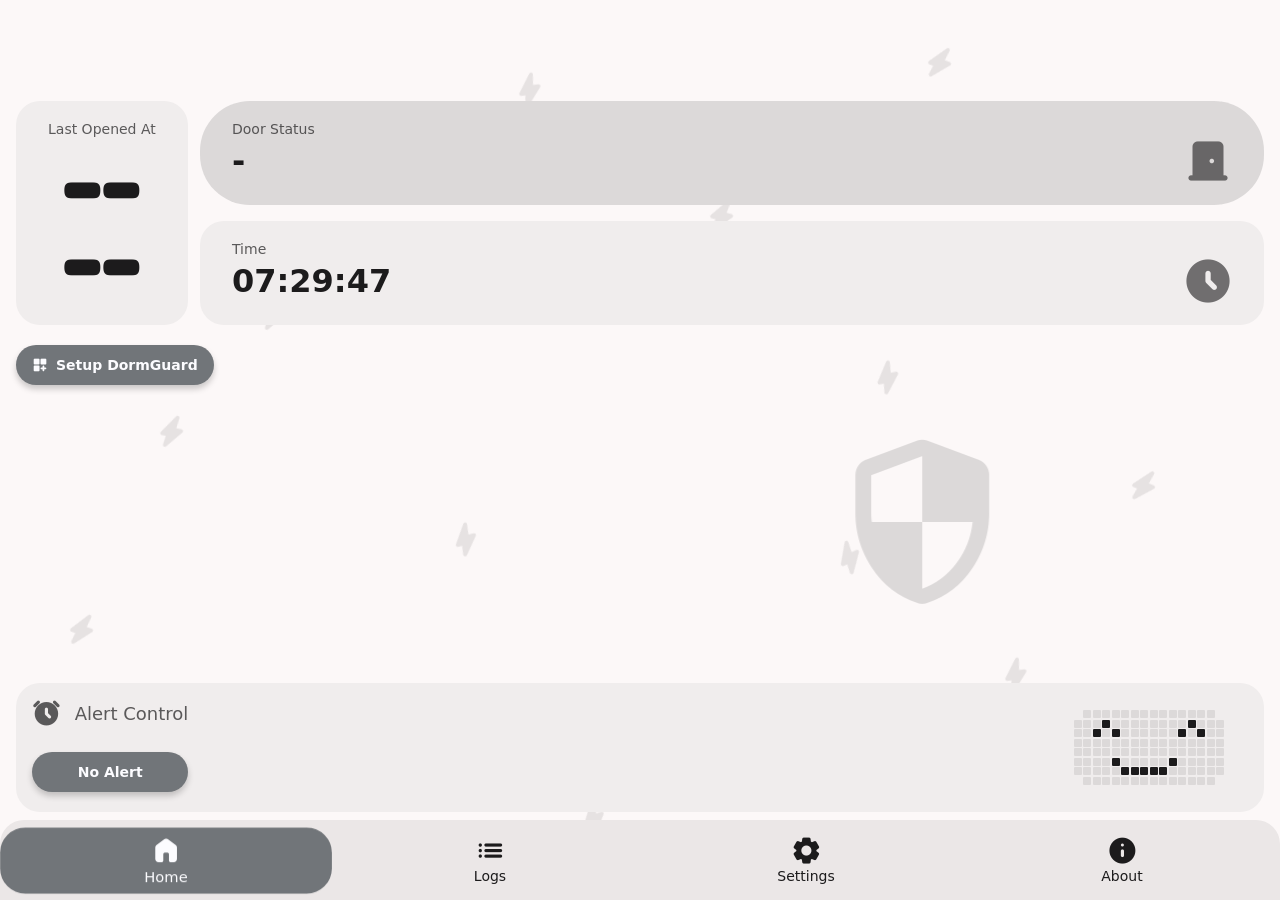
==== commit 3095133f: "Update index.html" ====
--- a/index.html
+++ b/index.html
@@ -176,7 +176,7 @@
                <div class="settings-item poll-rate-item">
                   <div class="poll-rate-header">  
                      <span class="material-symbols-rounded">speed</span>  
-                     <span class="setting-text">Polling Speed</span>  
+                     <span class="setting-text">Monitoring Frequency</span>  
                   </div>
                   <div class="poll-rate-control">
                      <input type="range" id="pollRateSlider" class="md-slider" min="0" max="3" step="1" value="1">  
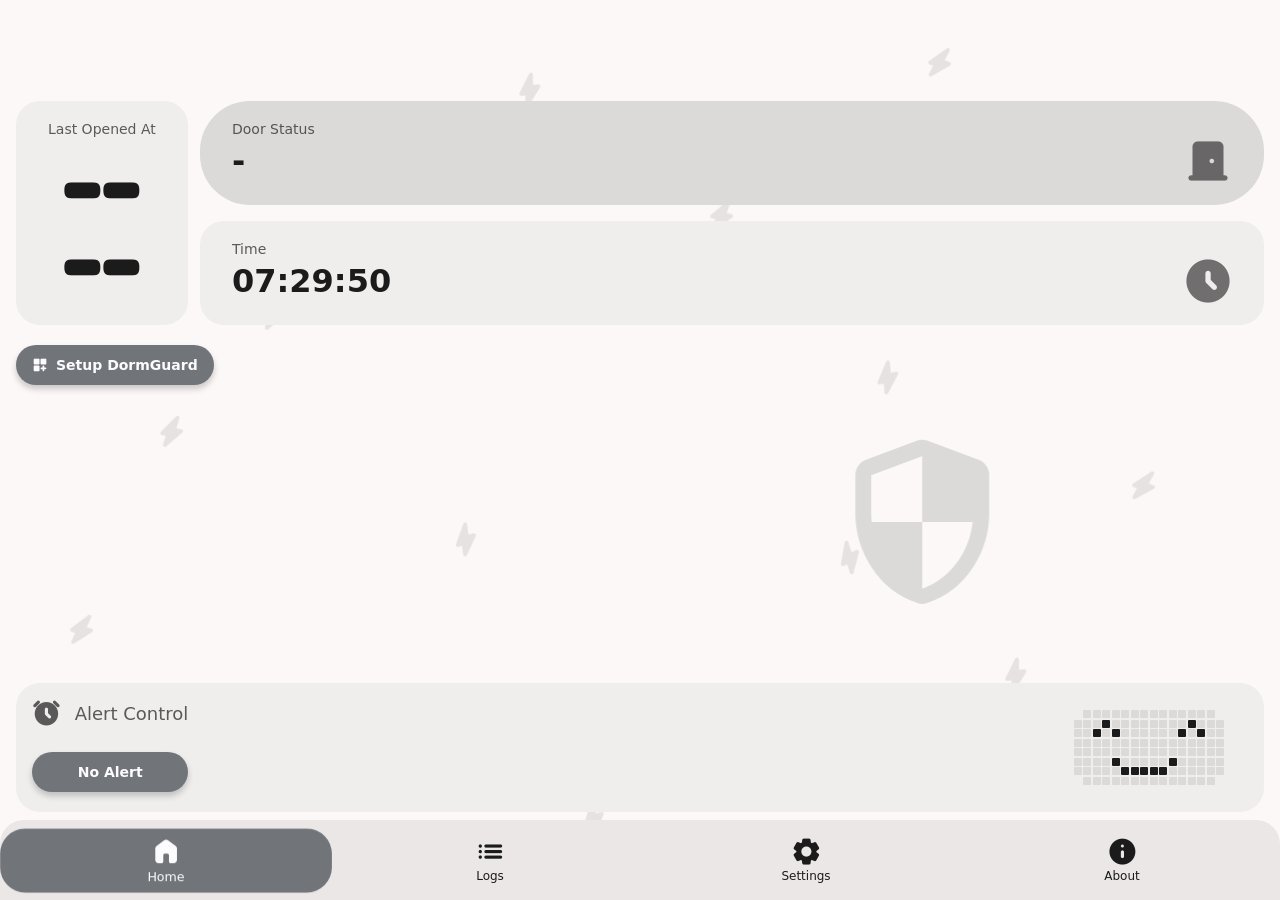
==== commit 7d918fa9: "Update index.html" ====
--- a/index.html
+++ b/index.html
@@ -110,7 +110,7 @@
             <div class="database">
                <div class="label">  
                   <span class="material-symbols-rounded">download</span>  
-                  Download Database  
+                  Download Logs  
                </div>
                <div class="db-actions">  
                   <button class="md-btn" id="fulldat">Full Records</button>  
--- a/ui.css
+++ b/ui.css
@@ -26,6 +26,7 @@
    --fs-l: 1.125rem;
    --fs-md: 1rem;
    --fs-sm: .875rem;
+   --fs-ty: .75rem;
    --fs-icon: 1.8rem;
    --fs-clock: 6rem
 }
@@ -784,7 +785,8 @@
 }
 
 .nav-item .nav-label {
-   transition: opacity .2s
+   transition: opacity .2s;
+   font-size: var(--fs-ty);
 }
 
 .nav-item.active {
@@ -1957,7 +1959,7 @@
 .poll-rate-labels {
   display: flex;
   justify-content: space-between;
-  font-size: 12px;
+  font-size: var(--fs-ty);
   opacity: 0.6;
   margin: 24px auto;
   padding: 0 2px;
@@ -1969,7 +1971,7 @@
   align-items: flex-start;
   gap: 6px;
   margin-top: 12px;
-  font-size: 12px;
+  font-size: var(--fs-ty);
   opacity: 0.6;
   line-height: 1.4;
 }
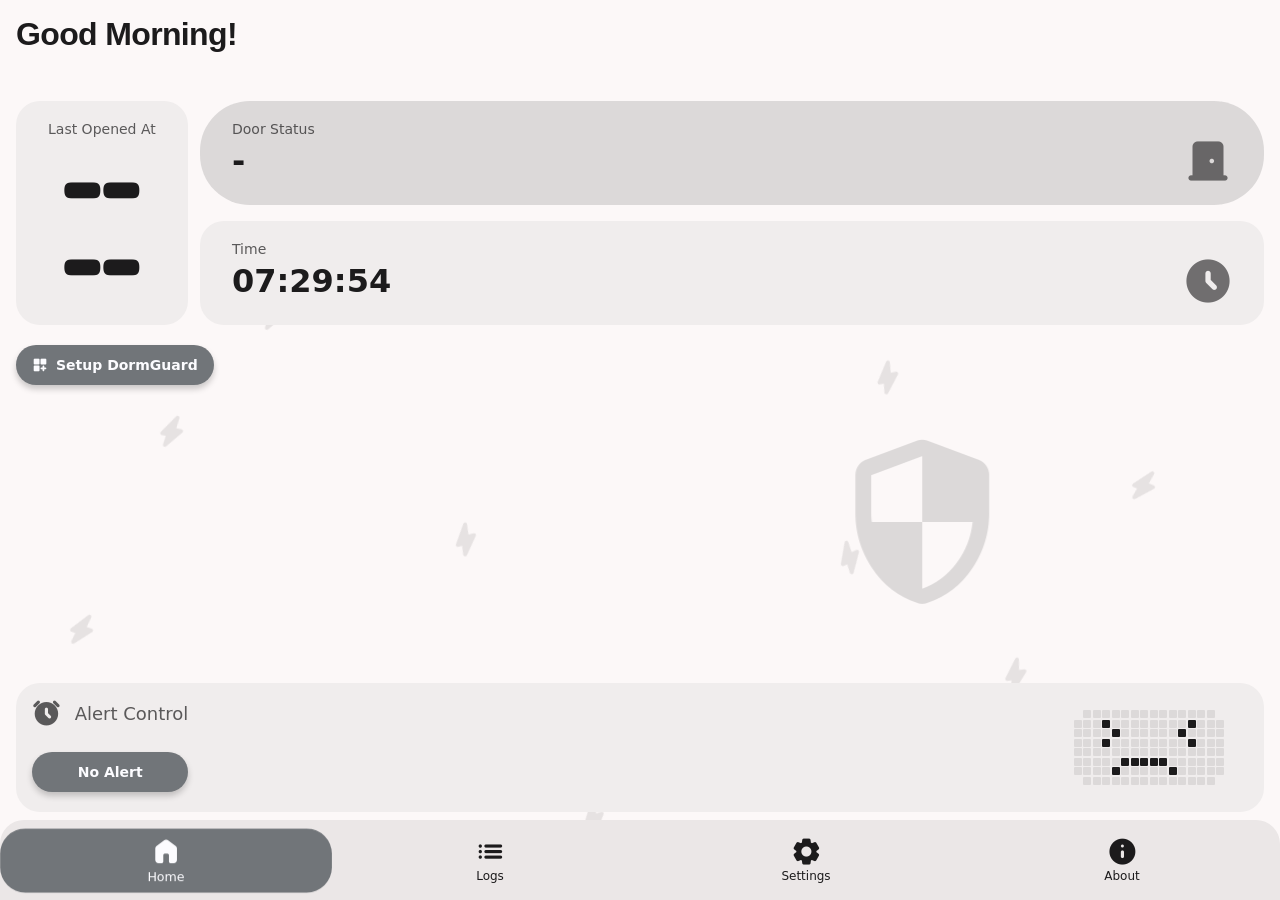
==== commit 5bd7e1de: "Update index.html" ====
--- a/index.html
+++ b/index.html
@@ -481,7 +481,7 @@
                   <div class="ver">v1.2.0 (120)</div>
                </div>
             </div>
-            <div class="wavy-divider"></div>
+            <div class="wavy-divider">_______________________________</div>
             <div class="about-card">
                <div class="about-profile">
                   <img src="https://avatars.githubusercontent.com/rynekryz" class="about-avatar" alt="Avatar" />
@@ -511,7 +511,7 @@
                <span class="material-symbols-rounded">local_cafe</span>Buy me a coffee!
                </a>
             </div>
-            <div class="wavy-divider"></div>
+            <div class="wavy-divider">_______________________________</div>
             <div class="another-info">
                <div id="creditsBox">
                   <div id="creditsTitle">Credits <span class="material-symbols-rounded">book_2</span></div>
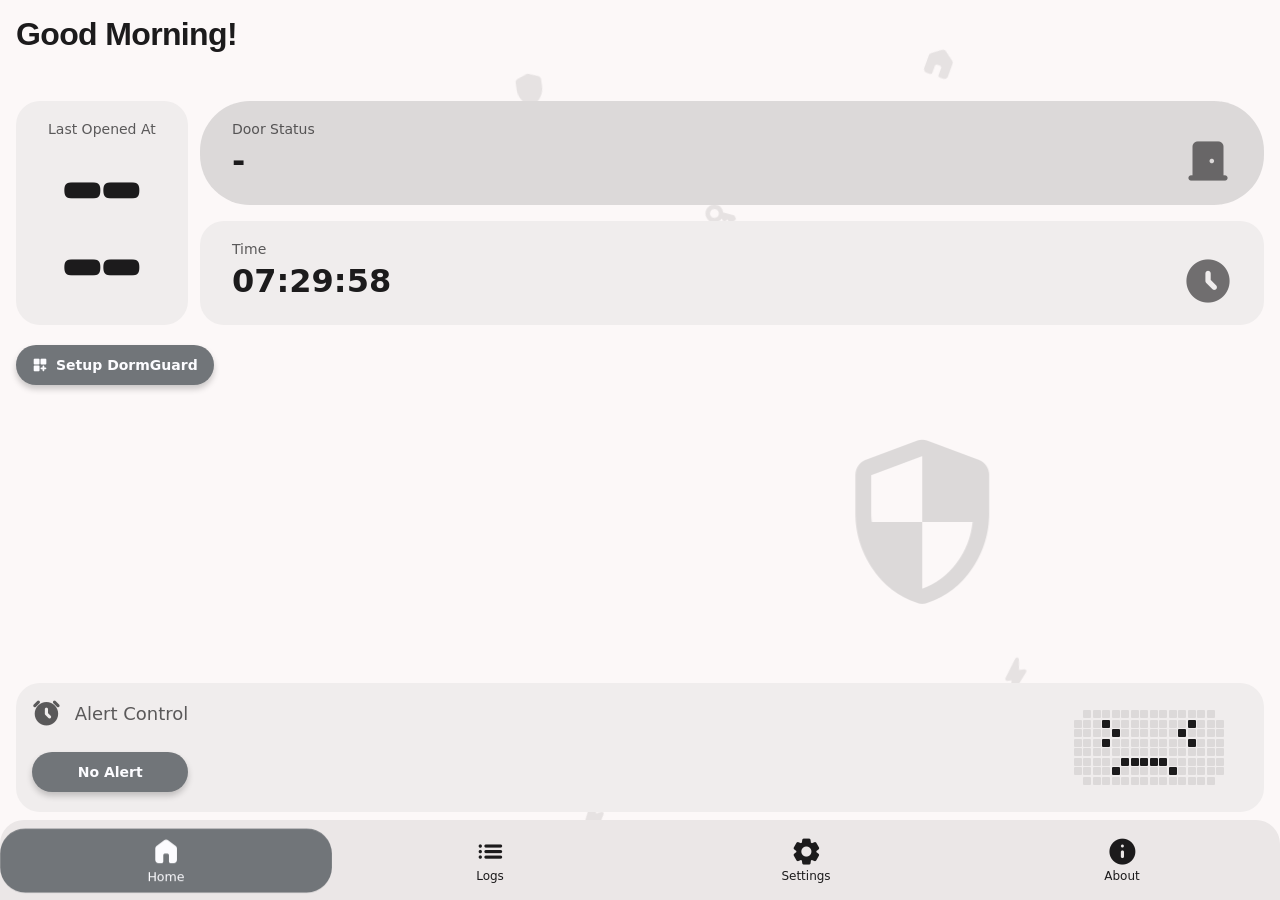
==== commit fd9a183d: "Update index.html" ====
--- a/index.html
+++ b/index.html
@@ -582,7 +582,7 @@
                   <div id="creditsDivider"></div>
                </div>
             </div>
-            <div class="app-version">120626</div>
+            <div class="app-version">020726</div>
          </div>
       </main>
       <nav class="bottom-nav">
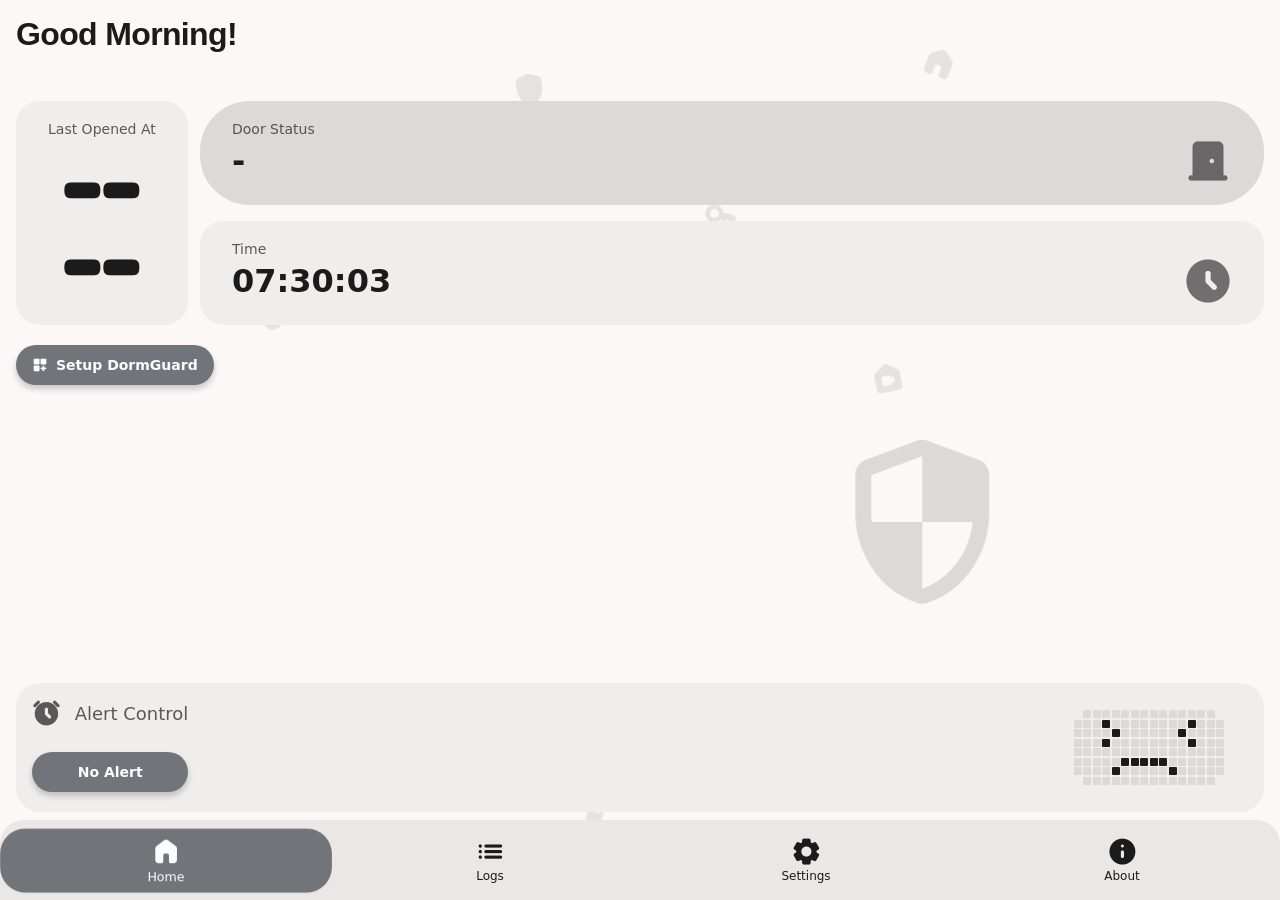
==== commit 4c5c673b: "Update index.html" ====
--- a/index.html
+++ b/index.html
@@ -125,6 +125,14 @@
             <div class="settings-list">
                <div class="settings-header">DormGuard Device</div>
                <div class="settings-item">  
+                  <span class="material-symbols-rounded">nearby</span>  
+                  <span class="setting-text">Device Controls</span>  
+                  <label class="md-switch">  
+                  <input type="checkbox" id="deviceCtrlSwitch">  
+                  <span></span>  
+                  </label>  
+               </div>
+               <div class="settings-item">  
                   <span class="material-symbols-rounded">lightbulb</span>  
                   <span class="setting-text">LED Blink</span>  
                   <label class="md-switch">  
@@ -217,7 +225,7 @@
                   <span></span>  
                   </label>  
                </div>
-               <div class="settings-header" id="configSection">DormGuard Config</div>
+               <div class="settings-header" id="configSection">DormGuard Configurations</div>
                <div class="settings-item collapsible" data-target="apiConfig">
                   <span class="material-symbols-rounded">terminal</span>  
                   <span class="setting-text">Google Sheet API</span>  
@@ -240,8 +248,8 @@
                                     <div class="stp-cnt">
                                        <span class="material-symbols-rounded">door_front</span>  
                                        <div class="stp-info">  
-                                          <span class="stp-lbl">Door Logs API</span>  
-                                          <span class="stp-sts">API for door open/close logs</span>  
+                                          <span class="stp-lbl">Door Logs</span>  
+                                          <span class="stp-sts">Needed for door open/close logs</span>  
                                        </div>
                                     </div>
                                  </div>
@@ -261,8 +269,8 @@
                                     <div class="stp-cnt">
                                        <span class="material-symbols-rounded">nearby</span>  
                                        <div class="stp-info">  
-                                          <span class="stp-lbl">Ctrls API</span>  
-                                          <span class="stp-sts">Device controls</span>  
+                                          <span class="stp-lbl">Controls</span>  
+                                          <span class="stp-sts">Device Controls</span>  
                                        </div>
                                     </div>
                                  </div>
@@ -274,15 +282,15 @@
                                     <div class="stp-cnt">
                                        <span class="material-symbols-rounded">door_front</span>  
                                        <div class="stp-info">  
-                                          <span class="stp-lbl">Door Logs API</span>  
-                                          <span class="stp-sts">API for door open/close logs</span>  
+                                          <span class="stp-lbl">Door Logs</span>  
+                                          <span class="stp-sts">Needed for door open/close logs</span>  
                                        </div>
                                     </div>
                                  </div>
                               </div>
                               <br/>  
                               <div class="stp-input">
-                                 <textarea id="doorApiInput" class="md-input" placeholder='Paste your Door Logs API here (Most important for this thing work)'></textarea>
+                                 <textarea id="doorApiInput" class="md-input" placeholder='Paste your Door Logs Google Sheets Deployment ID here (Most important for this thing work)'></textarea>
                                  <div class="stp-next">
                                     <div class="stp-card">
                                        <div class="stp-cnt">  
@@ -322,7 +330,7 @@
                                     <div class="stp-cnt">
                                        <span class="material-symbols-rounded">nearby</span>  
                                        <div class="stp-info">  
-                                          <span class="stp-lbl">Controls API</span>  
+                                          <span class="stp-lbl">Controls</span>  
                                           <span class="stp-sts">Device Controls</span>  
                                        </div>
                                     </div>
@@ -356,7 +364,7 @@
                </div>
                <div class="settings-item collapsible" data-target="apiTutorial">
                   <span class="material-symbols-rounded">info</span>  
-                  <span class="setting-text">How to get web app API?</span>  
+                  <span class="setting-text">How to get Google Sheets Deployment ID?</span>  
                   <div class="expand-icon">  
                      <span class="material-symbols-rounded">expand_more</span>  
                   </div>
@@ -429,8 +437,8 @@
                         </div>
                         <div class="tut-page">
                            <div class="tutorial">
-                              <h3><span class="step-number">Step 3</span> Get the Web App URL</h3>
-                              <p>After deployment, copy the <strong>Web app URL</strong> then paste it on this app setup thingy. This is your API endpoint for GET and POST requests. Make sure dont lose it, or just redo these if you lose it, its not that hard.</p>
+                              <h3><span class="step-number">Step 3</span> Get the Deployment ID</h3>
+                              <p>Copy the <strong>Deployment ID</strong> then paste it on this app setup thingy. This is your API endpoint for GET and POST requests. Make sure dont lose it, or just redo these if you lose it, its not that hard.</p>
                            </div>
                         </div>
                         <div class="tut-page">
--- a/ui.css
+++ b/ui.css
@@ -254,45 +254,6 @@
    transition: opacity .4s ease
 }
 
-#splash .material-symbols-rounded {
-   font-size: 48px;
-   color: var(--md-sys-color-primary)
-}
-
-#splash p {
-   font-size: 1.2rem;
-   font-weight: 700;
-   color: var(--md-sys-color-on-surface)
-}
-
-.splash-hint {
-   font-family: 'Fredoka', sans-serif;
-   font-weight: 800;
-   position: fixed;
-   bottom: calc(24px + env(safe-area-inset-bottom));
-   left: 0;
-   right: 0;
-   text-align: center;
-   font-size: var(--fs-sm);
-   color: var(--md-sys-color-outline);
-   display: flex;
-   justify-content: center;
-   gap: 12px
-}
-
-.splash-hint span {
-   display: inline-block;
-   animation: pulse 1.2s ease-in-out infinite
-}
-
-.splash-hint span:nth-child(2) {
-   animation-delay: .4s
-}
-
-.splash-hint span:nth-child(3) {
-   animation-delay: .8s
-}
-
 .page {
    display: none;
    flex-direction: column;
@@ -384,11 +345,6 @@
    animation: spinner-arc 1333ms cubic-bezier(.4, 0, .2, 1) infinite;
    transform-origin: center;
    transform: rotate(-90deg)
-}
-
-#splash .md-circular-progress {
-   width: 48px;
-   height: 48px
 }
 
 button .md-circular-progress {
